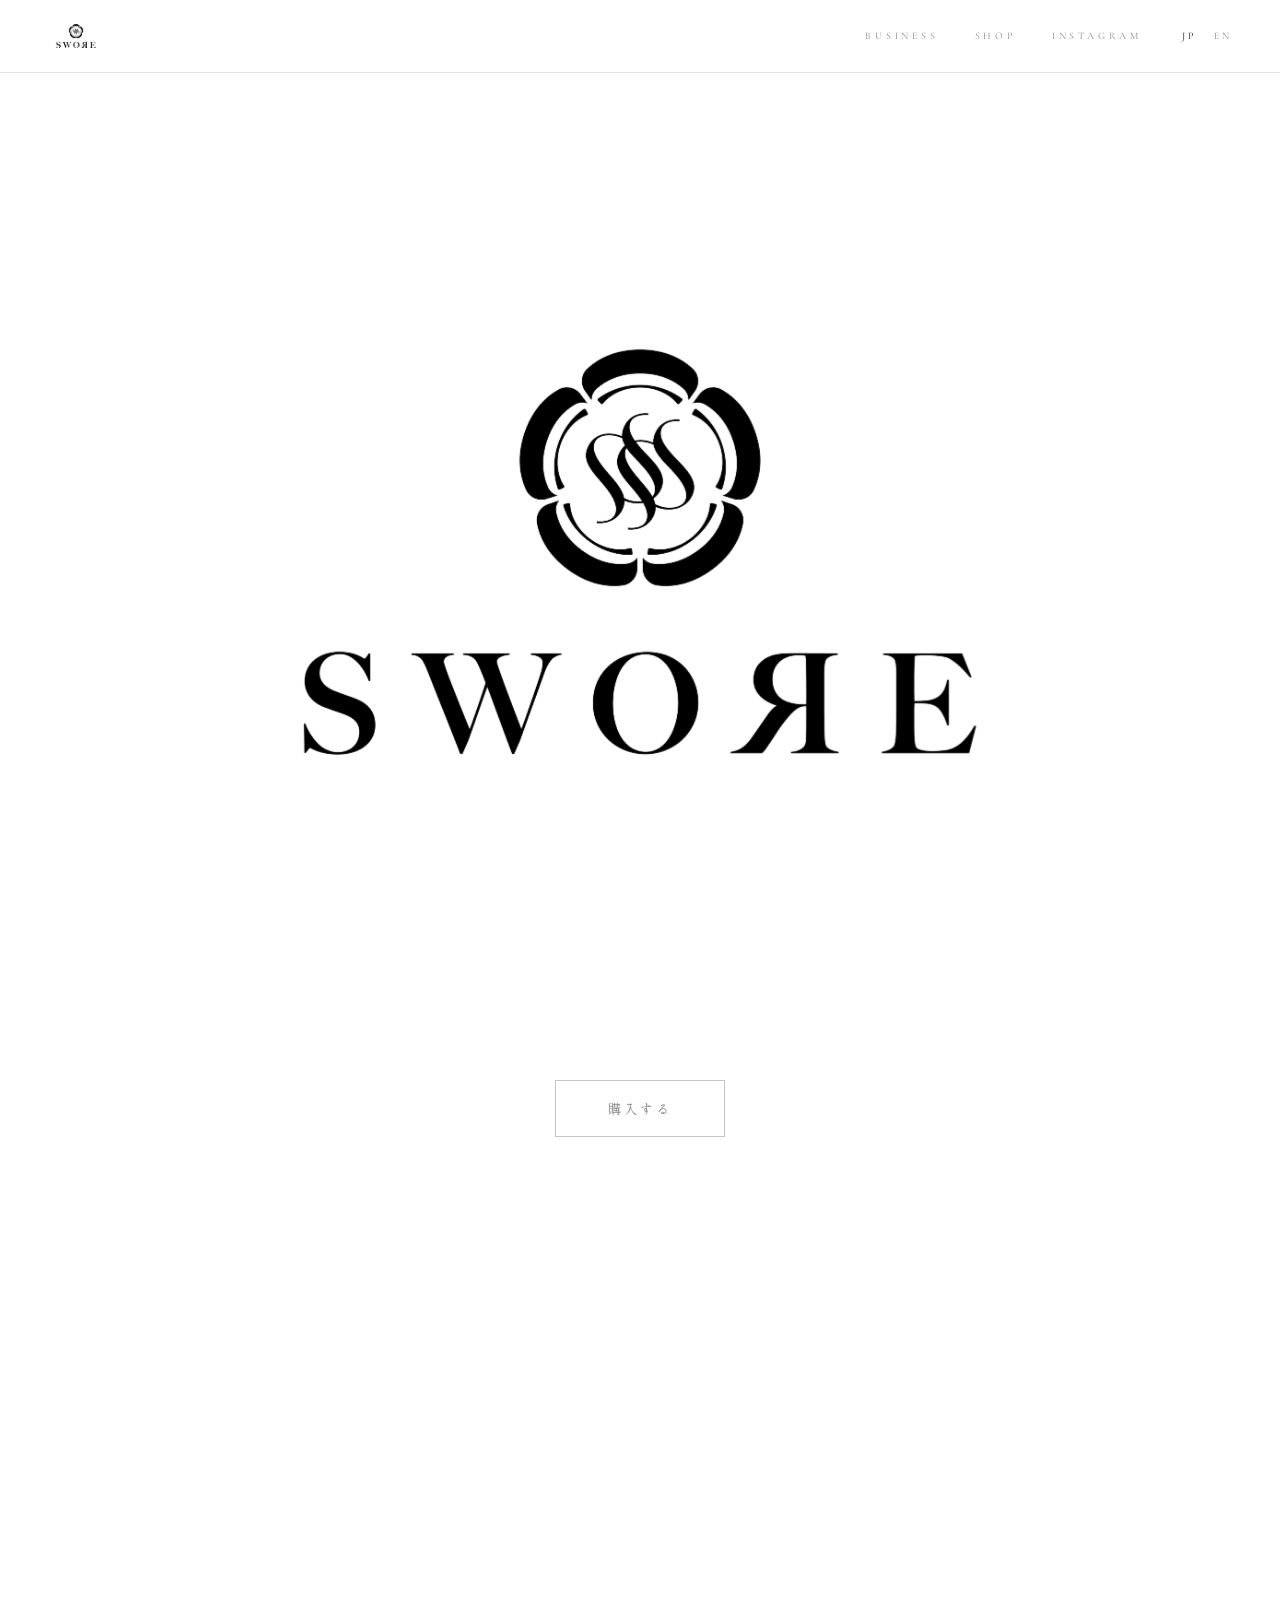
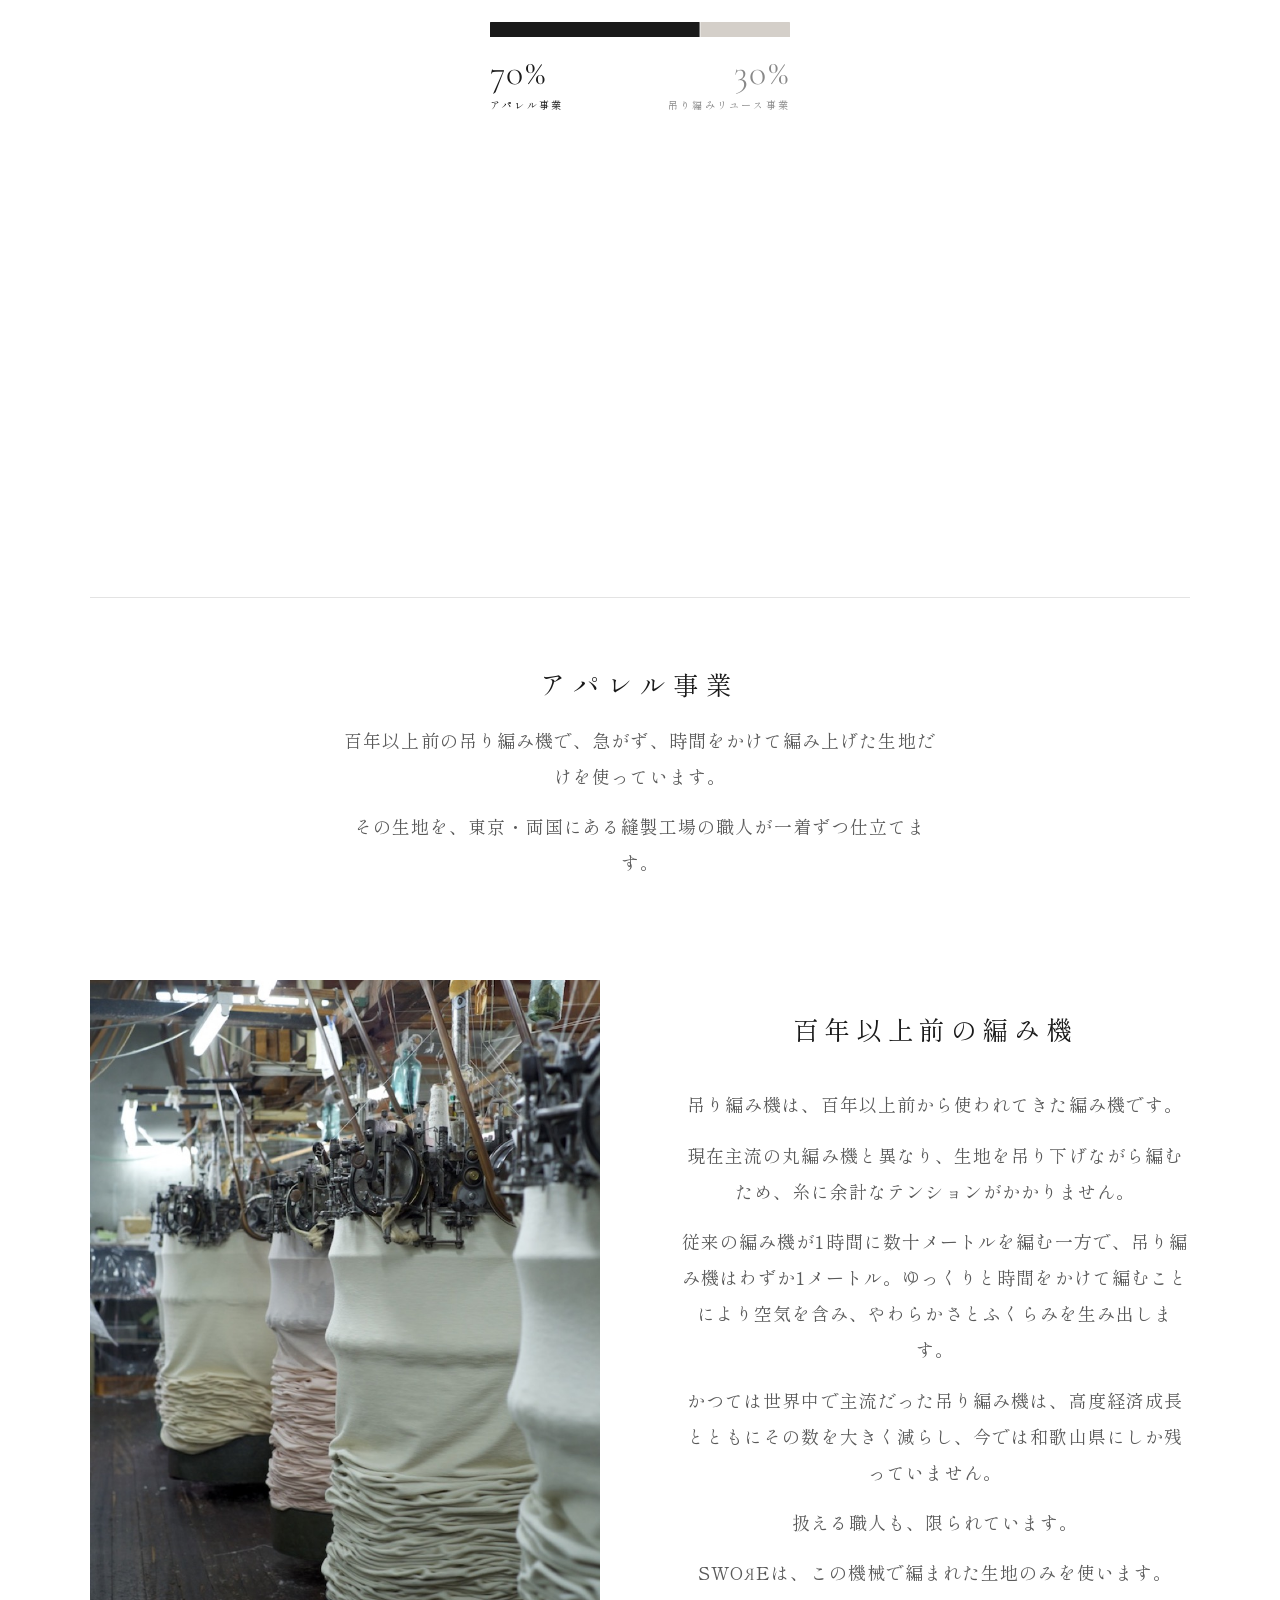
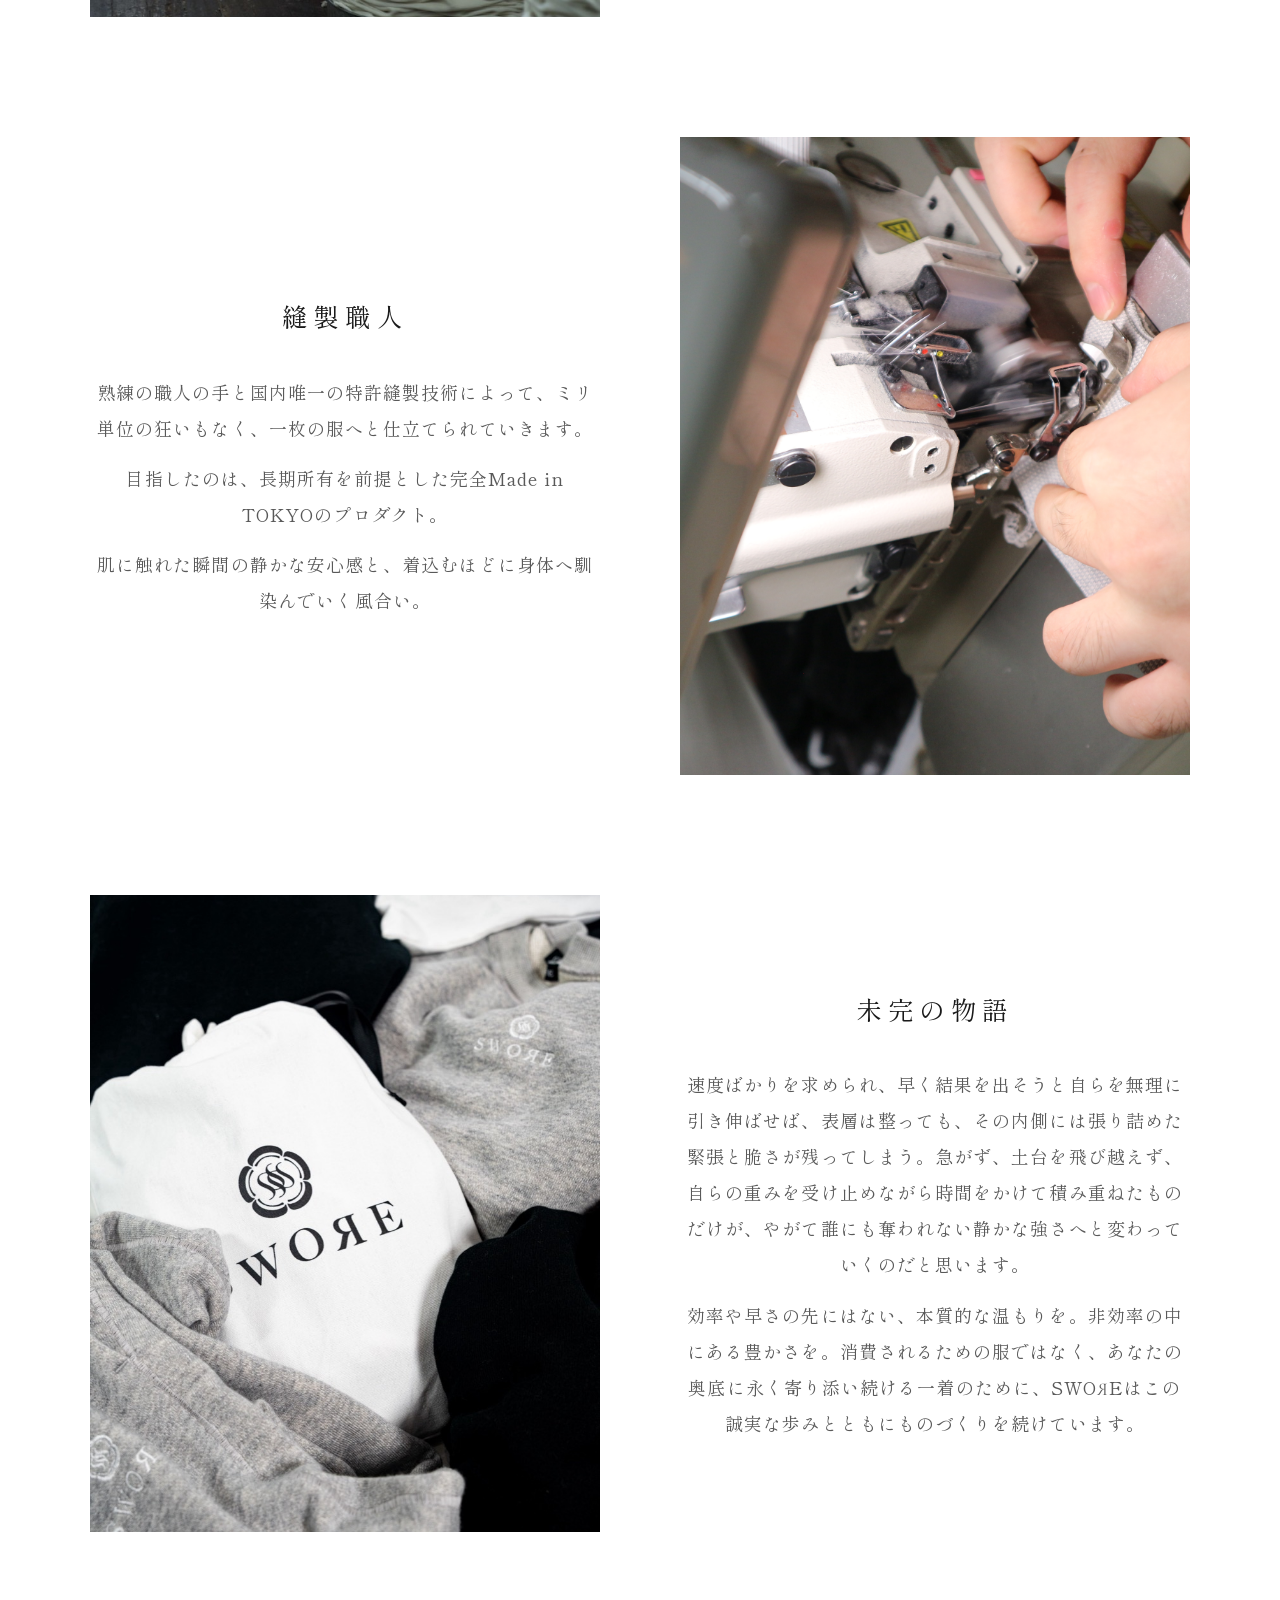
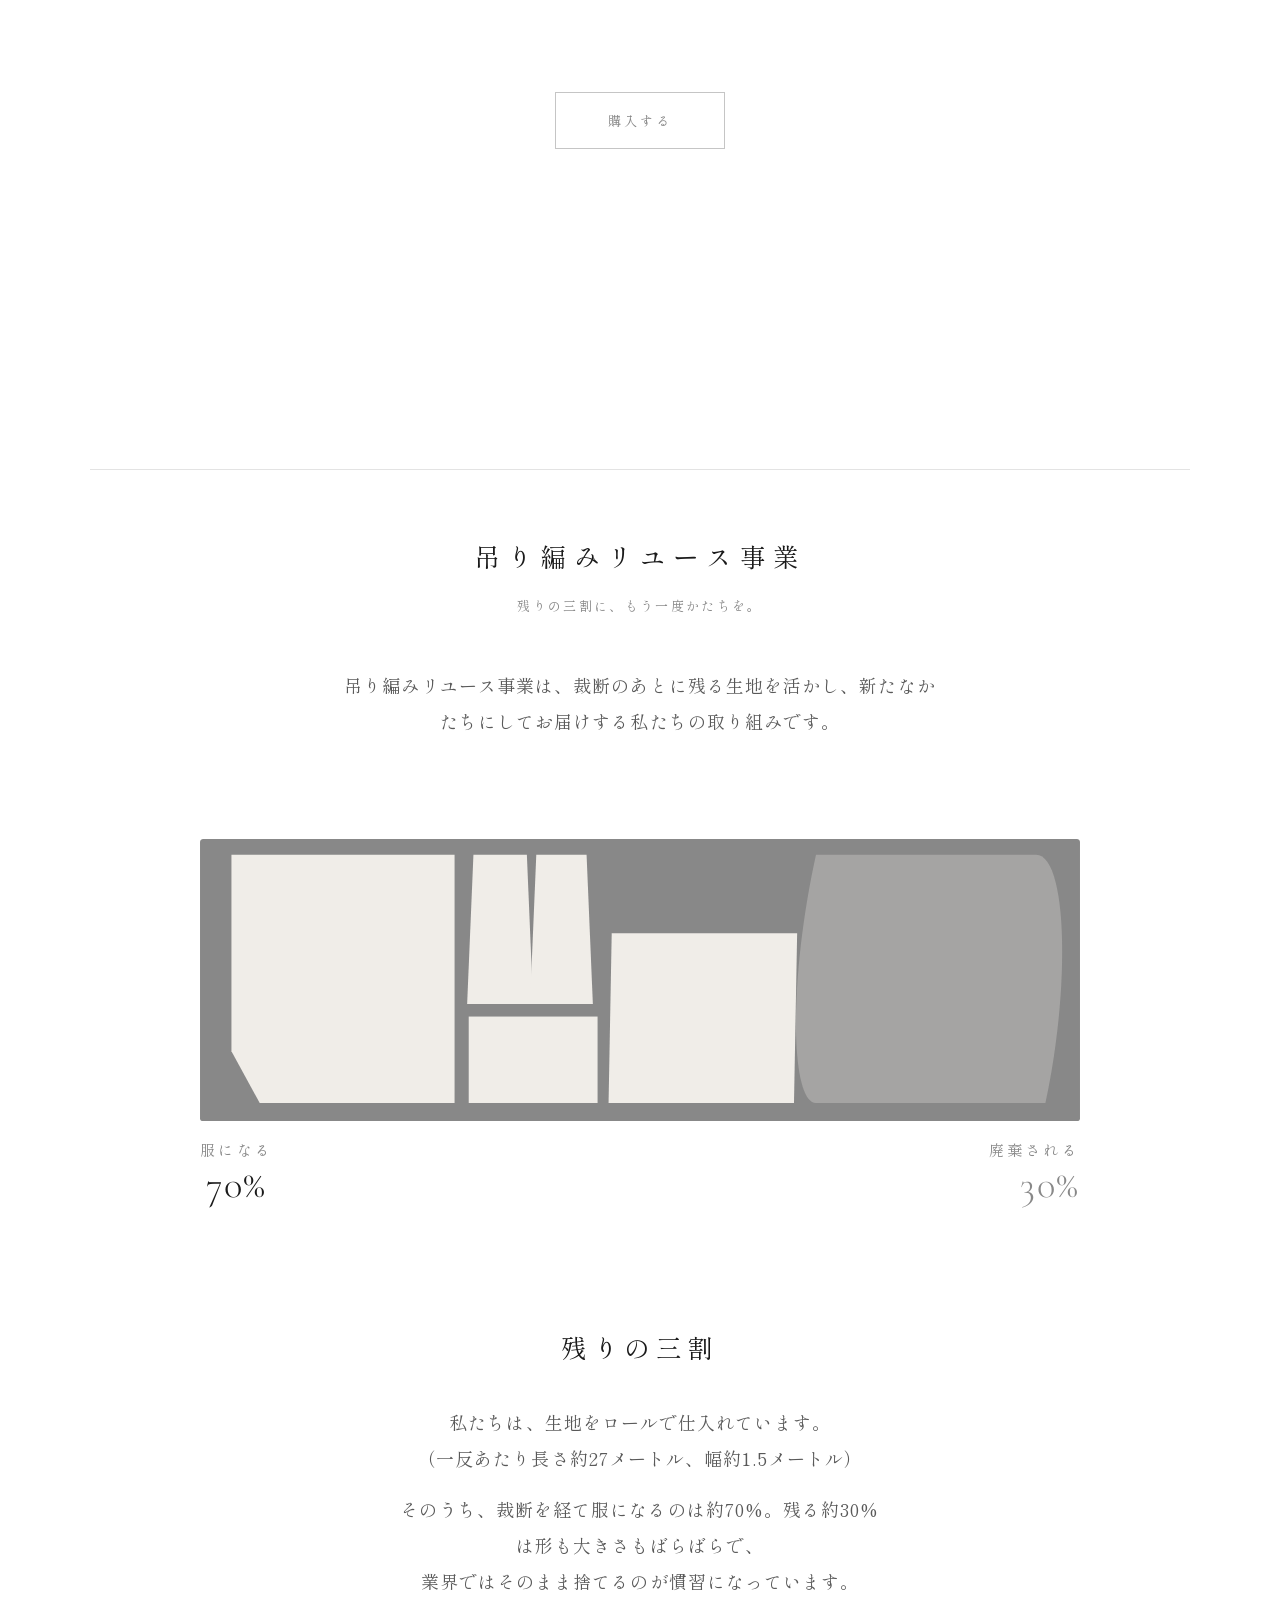
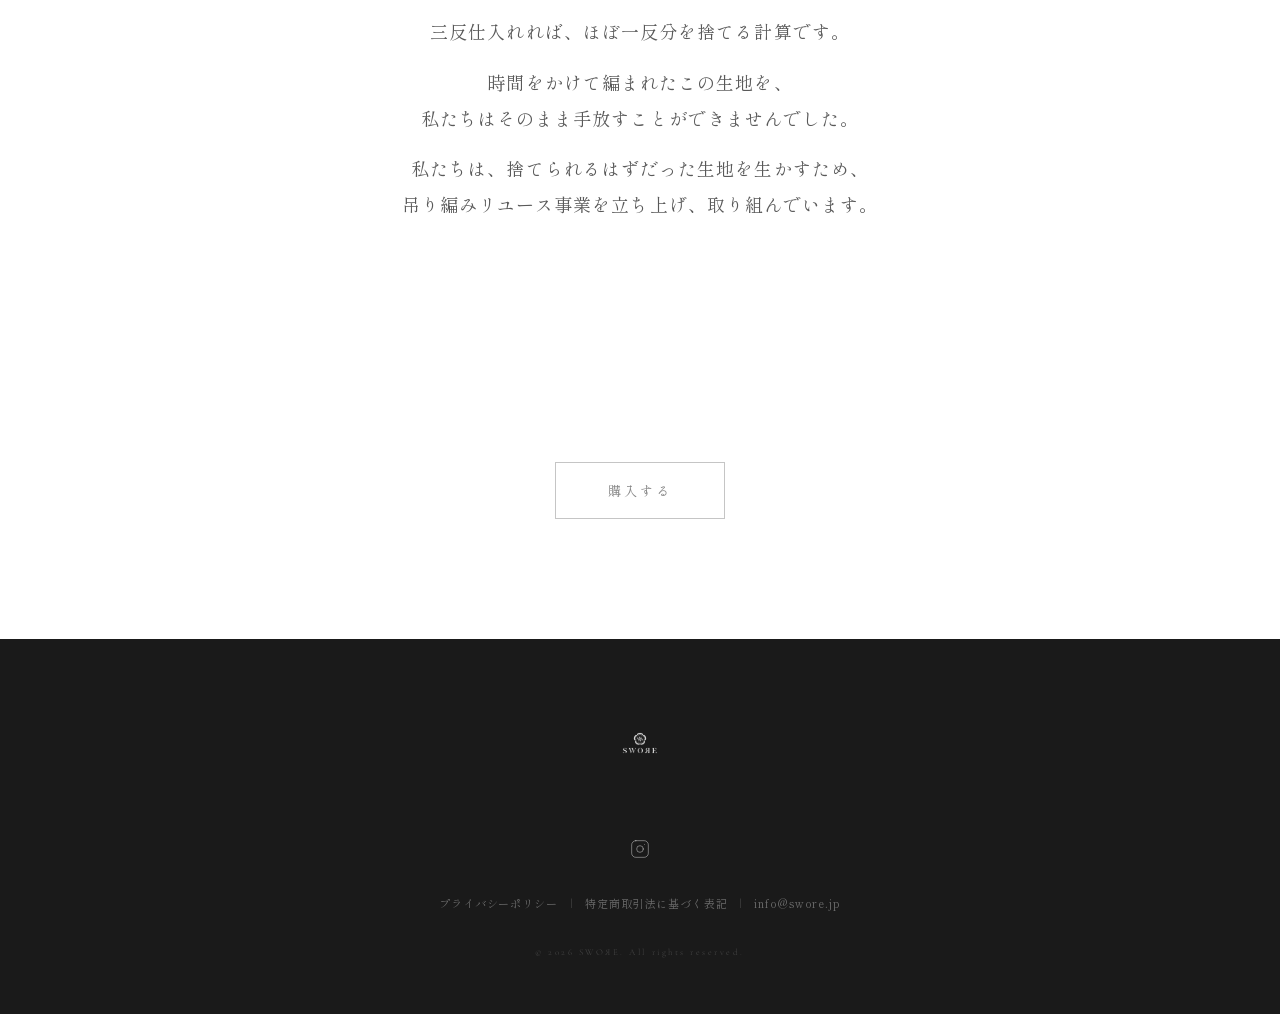
==== index.html @ 2245a262 "Revert bar labels to 10px; set phil-body to 18px Co-Authored-By: Claude Sonnet 4.6 <noreply@anthropi" ====
<!DOCTYPE html>
<html lang="ja">
<head>
  <meta charset="UTF-8">
  <meta name="viewport" content="width=device-width, initial-scale=1.0">
  <title>SWOЯE — 百年前の編み機で編む日本製スウェット</title>
  <meta name="description" content="百年以上前の編み機で編んだ生地のみを使う日本製スウェット。生産数に限りがあるため、ウェイティングリスト登録者のみにご案内しています。">

  <!-- Open Graph / OGP -->
  <meta property="og:type" content="website">
  <meta property="og:url" content="https://swore.jp/">
  <meta property="og:title" content="SWOЯE — 百年前の編み機で編む日本製スウェット">
  <meta property="og:description" content="百年以上前の編み機で編んだ生地のみを使う日本製スウェット。生産数に限りがあるため、ウェイティングリスト登録者のみにご案内しています。">
  <meta property="og:image" content="https://swore.jp/assets/images/og-image.jpg">
  <meta property="og:locale" content="ja_JP">
  <meta property="og:locale:alternate" content="en_US">
  <meta name="twitter:card" content="summary_large_image">
  <meta name="twitter:title" content="SWOЯE — 百年前の編み機で編む日本製スウェット">
  <meta name="twitter:description" content="百年以上前の編み機で編んだ生地のみを使う日本製スウェット。">

  <!-- Fonts -->
  <link rel="preconnect" href="https://fonts.googleapis.com">
  <link rel="preconnect" href="https://fonts.gstatic.com" crossorigin>
  <link href="https://fonts.googleapis.com/css2?family=Cormorant+Garamond:ital,wght@0,300;0,400;1,300&family=Shippori+Mincho:wght@400&display=swap" rel="stylesheet">

  <link rel="icon" type="image/png" sizes="32x32" href="favicon.png">
  <link rel="icon" type="image/png" href="assets/images/favicon.png">
  <link rel="apple-touch-icon" href="assets/images/apple-touch-icon.png">
  <link rel="stylesheet" href="assets/css/style.css?v=18">
</head>
<body>

<!-- ==================== HEADER ==================== -->
<header id="site-header">
  <div class="header-inner">
    <a class="header-logo" href="#top" aria-label="SWOЯE — ページトップへ">
      <img src="assets/images/logo-hero.png" alt="SWOЯE" width="52" height="52">
    </a>
    <nav class="header-nav" id="header-nav" aria-label="メインナビゲーション">
      <a href="#apparel" data-en="BUSINESS">BUSINESS</a>
      <a href="https://sworeofficial.com" target="_blank" rel="noopener noreferrer" data-en="SHOP">SHOP</a>
      <a href="https://www.instagram.com/swore_official" target="_blank" rel="noopener noreferrer" data-en="INSTAGRAM">INSTAGRAM</a>
    </nav>
    <div class="header-right">
      <button class="lang-toggle" id="lang-toggle" type="button" aria-label="言語切替 / Switch Language">
        <span class="lang-opt active" id="opt-ja">JP</span>
        <span class="lang-sep">·</span>
        <span class="lang-opt" id="opt-en">EN</span>
      </button>
      <button class="nav-burger" id="nav-burger" type="button" aria-label="メニューを開く" aria-expanded="false">
        <span></span>
        <span></span>
      </button>
    </div>
  </div>
</header>

<!-- ==================== HERO ==================== -->
<section class="s-hero" id="top">
  <div id="hero-video-bg" aria-hidden="true">
    <video class="bg-video" src="assets/videos/v1.mp4" muted playsinline preload="auto"></video>
    <video class="bg-video" src="assets/videos/v2.mp4" muted playsinline preload="auto"></video>
    <video class="bg-video" src="assets/videos/v3.mp4" muted playsinline preload="auto"></video>
    <video class="bg-video" src="assets/videos/v4.mp4" muted playsinline preload="auto"></video>
    <video class="bg-video" src="assets/videos/v5.mp4" muted playsinline preload="auto"></video>
    <video class="bg-video" src="assets/videos/v6.mp4" muted playsinline preload="auto"></video>
  </div>
  <div class="hero-inner">
    <img class="hero-logo" src="assets/images/logo-hero.png" alt="SWOЯE" width="240" height="240">
    <a class="purchase-btn fade-in"
       href="https://sworeofficial.com"
       target="_blank"
       rel="noopener noreferrer"
       data-en="Purchase">購入する</a>
  </div>
</section>


<!-- ==================== OVERVIEW ==================== -->
<div class="overview-wrap" id="overview">
  <div class="biz-tan-wrap fade-in">
    <svg class="biz-tan-svg" viewBox="0 0 560 28" xmlns="http://www.w3.org/2000/svg" aria-hidden="true" focusable="false">
      <rect x="0" y="0" width="560" height="28" fill="#D4CFC9" rx="1"/>
      <rect class="biz-tan-70" x="0" y="0" width="392" height="28" fill="#1A1A1A" rx="1"/>
      <line class="biz-tan-divider" x1="392" y1="0" x2="392" y2="28" stroke="#FFFFFF" stroke-width="1.5"/>
    </svg>
    <div class="biz-tan-labels">
      <div class="biz-tan-lbl-70">
        <span class="biz-tan-pct">70%</span>
        <span class="biz-tan-name" data-en="Apparel">アパレル事業</span>
      </div>
      <div class="biz-tan-lbl-30">
        <span class="biz-tan-pct biz-tan-pct--faint">30%</span>
        <span class="biz-tan-name biz-tan-name--faint" data-en="Loopwheel Reuse">吊り編みリユース事業</span>
      </div>
    </div>
  </div>
</div>

<!-- ==================== APPAREL ==================== -->
<section id="apparel">
  <div class="biz-section-divider"></div>
  <h2 class="biz-section-heading fade-in" data-en="Apparel">アパレル事業</h2>

  <div class="biz-section-lead fade-in">
    <div class="phil-body">
      <p data-en="We use only fabric knit slowly, without haste, on looms over a century old.">百年以上前の吊り編み機で、急がず、時間をかけて編み上げた生地だけを使っています。</p>
      <p data-en="Each piece is then sewn, one at a time, by craftspeople at a factory in Ryogoku, Tokyo.">その生地を、東京・両国にある縫製工場の職人が一着ずつ仕立てます。</p>
    </div>
  </div>

  <!-- 吊り編み機 -->
  <div class="phil-block" id="tsuriami">
    <div class="phil-img-wrap fade-in">
      <img src="assets/images/tsuriami.jpg" alt="吊り編み機" width="720" height="900" loading="lazy">
    </div>
    <div class="phil-text">
      <h3 class="phil-heading fade-in" data-en="The Hundred-Year-Old Loom">百年以上前の編み機</h3>
      <div class="phil-body fade-in">
        <p data-en="The tsuriami (loopwheel) knitting machine has been in use for over a hundred years.">吊り編み機は、百年以上前から使われてきた編み機です。</p>
        <p data-en="Unlike modern circular knitting machines, the fabric hangs freely as it is knitted, placing almost no tension on the yarn.">現在主流の丸編み機と異なり、生地を吊り下げながら編むため、糸に余計なテンションがかかりません。</p>
        <p data-en="Where a conventional knitting machine produces dozens of meters per hour, the loopwheel loom produces barely one. Knitting slowly, with time, the fabric traps air — creating its softness and fullness.">従来の編み機が1時間に数十メートルを編む一方で、吊り編み機はわずか1メートル。ゆっくりと時間をかけて編むことにより空気を含み、やわらかさとふくらみを生み出します。</p>
        <p data-en="Once the dominant knitting technology around the world, the loopwheel loom steadily disappeared as high economic growth drove the shift to faster machines. Today, they survive in only one place — Wakayama Prefecture.">かつては世界中で主流だった吊り編み機は、高度経済成長とともにその数を大きく減らし、今では和歌山県にしか残っていません。</p>
        <p data-en="Fewer still are the craftspeople who know how to run them.">扱える職人も、限られています。</p>
        <p data-en="Every piece of SWOЯE is made from fabric knitted on one of these looms.">SWOЯEは、この機械で編まれた生地のみを使います。</p>
      </div>
    </div>
  </div>

  <!-- 縫製工場 -->
  <div class="phil-block phil-block--rev" id="factory">
    <div class="phil-img-wrap fade-in">
      <img src="assets/images/factory3.jpg" alt="縫製工場" width="720" height="900" loading="lazy">
    </div>
    <div class="phil-text">
      <h3 class="phil-heading fade-in" data-en="Sewing Artisans">縫製職人</h3>
      <div class="phil-body fade-in">
        <p data-en="Through the hands of skilled craftspeople and a patented sewing technique unique in Japan, each piece is tailored with precision down to the millimeter.">熟練の職人の手と国内唯一の特許縫製技術によって、ミリ単位の狂いもなく、一枚の服へと仕立てられていきます。</p>
        <p data-en="The goal: a completely Made in TOKYO product built for long-term ownership.">目指したのは、長期所有を前提とした完全Made in TOKYOのプロダクト。</p>
        <p data-en="A quiet sense of reassurance the moment it touches your skin. A texture that gradually conforms to your body the more you wear it.">肌に触れた瞬間の静かな安心感と、着込むほどに身体へ馴染んでいく風合い。</p>
      </div>
    </div>
  </div>

  <!-- SWOЯEについて -->
  <div class="phil-block" id="about">
    <div class="phil-img-wrap fade-in">
      <img src="assets/images/about.jpg" alt="SWOЯE" width="720" height="900" loading="lazy">
    </div>
    <div class="phil-text">
      <h3 class="phil-heading fade-in" data-en="An Unfinished Story">未完の物語</h3>
      <div class="phil-body fade-in">
        <p data-en="When speed is all that&#39;s demanded — when you push yourself to show results before you&#39;re ready — the surface may appear polished, but inside there remains a taut tension, a fragility. Only what is built patiently, without skipping foundations, bearing its own weight through time, will quietly become something that no one can take from you.">速度ばかりを求められ、早く結果を出そうと自らを無理に引き伸ばせば、表層は整っても、その内側には張り詰めた緊張と脆さが残ってしまう。急がず、土台を飛び越えず、自らの重みを受け止めながら時間をかけて積み重ねたものだけが、やがて誰にも奪われない静かな強さへと変わっていくのだと思います。</p>
        <p data-en="Not the warmth that lies beyond efficiency and speed. The richness that lives within inefficiency. Not a garment made to be consumed — but one that stays close to the deepest part of you, for a long time. For that one piece, SWOЯE continues to make things with this honest, unhurried pace.">効率や早さの先にはない、本質的な温もりを。非効率の中にある豊かさを。消費されるための服ではなく、あなたの奥底に永く寄り添い続ける一着のために、SWOЯEはこの誠実な歩みとともにものづくりを続けています。</p>
      </div>
    </div>
  </div>

  <div class="phil-cta fade-in">
    <a class="purchase-btn" href="https://sworeofficial.com" target="_blank" rel="noopener noreferrer" data-en="Purchase">購入する</a>
  </div>
</section>

<!-- ==================== REUSE ==================== -->
<section id="reuse">
  <div class="biz-section-divider"></div>
  <h2 class="biz-section-heading fade-in" data-en="Loopwheel Reuse">吊り編みリユース事業</h2>
  <p class="biz-section-subtitle fade-in" data-en="A second form for the other thirty percent.">残りの三割に、もう一度かたちを。</p>
  <div class="biz-section-lead fade-in">
    <div class="phil-body">
      <p data-en="Loopwheel Reuse is our work of giving the fabric left after cutting a new form, and bringing it to you.">吊り編みリユース事業は、裁断のあとに残る生地を活かし、新たなかたちにしてお届けする私たちの取り組みです。</p>
    </div>
  </div>



  <!-- 生地SVG（リード文と残りの三割テキストの間） -->
  <div class="leftover-visual fade-in" style="max-width:880px;margin:80px auto 0">
    <svg class="leftover-svg" viewBox="0 0 560 180" xmlns="http://www.w3.org/2000/svg" aria-hidden="true">
      <rect x="0" y="0" width="560" height="180" fill="#888888" rx="2"/>
      <polygon class="lo-garment" style="--lo-delay:0.2s" points="20,10 162,10 162,168 38,168 20,135" fill="#F0EDE8"/>
      <polygon class="lo-garment" style="--lo-delay:0.5s" points="174,10 208,10 212,105 170,105" fill="#F0EDE8"/>
      <polygon class="lo-garment" style="--lo-delay:0.65s" points="214,10 246,10 250,105 210,105" fill="#F0EDE8"/>
      <rect class="lo-garment" style="--lo-delay:0.8s" x="171" y="113" width="82" height="55" fill="#F0EDE8"/>
      <polygon class="lo-garment" style="--lo-delay:0.95s" points="262,60 380,60 378,168 260,168" fill="#F0EDE8"/>
      <path class="lo-waste" d="M392,10 L532,10 C552,10 554,94 538,168 L392,168 C376,168 374,92 392,10 Z" fill="#F0EDE8"/>
    </svg>
    <div class="leftover-labels">
      <span class="leftover-lbl-70">
        <small class="leftover-lbl-text" data-en="Becomes clothing">服になる</small>
        <span class="leftover-pct">70%</span>
      </span>
      <span class="leftover-lbl-30">
        <small class="leftover-lbl-text" data-en="Discarded">廃棄される</small>
        <span class="leftover-pct leftover-pct--faint">30%</span>
      </span>
    </div>
  </div>

  <!-- 残りの三割 -->
  <div class="leftover-block" id="leftover">
    <h3 class="phil-heading fade-in" data-en="The Other Thirty Percent">残りの三割</h3>
    <div class="phil-body fade-in">
      <p data-en="We source our fabric in rolls. (Each roll is approximately 27 meters long and 1.5 meters wide.)">私たちは、生地をロールで仕入れています。（一反あたり長さ約27メートル、幅約1.5メートル）</p>
      <p data-en="Of that, around 70% becomes clothing after cutting. The remaining 30% comes in irregular shapes and sizes. In the industry, it is simply discarded.">そのうち、裁断を経て服になるのは約70%。残る約30%は形も大きさもばらばらで、業界ではそのまま捨てるのが慣習になっています。</p>
      <p data-en="Three rolls in, and nearly one full roll ends up as waste.">三反仕入れれば、ほぼ一反分を捨てる計算です。</p>
      <p data-en="We could not simply let go of this fabric — fabric that had taken so much time to knit.">時間をかけて編まれたこの生地を、私たちはそのまま手放すことができませんでした。</p>
      <p data-en="We launched Loopwheel Reuse — to give new life to fabric that would otherwise be discarded.">私たちは、捨てられるはずだった生地を生かすため、吊り編みリユース事業を立ち上げ、取り組んでいます。</p>
    </div>
  </div>
</section>

<!-- ==================== PAGE CTA ==================== -->
<div class="page-cta fade-in">
  <a class="purchase-btn" href="https://sworeofficial.com" target="_blank" rel="noopener noreferrer" data-en="Purchase">購入する</a>
</div>

<!-- ==================== FOOTER ==================== -->
<footer id="site-footer">
  <div class="footer-inner">
    <a href="#top" class="footer-logo-link" aria-label="SWOЯE — トップへ">
      <img src="assets/images/logo-hero.png" alt="SWOЯE" width="56" height="56" loading="lazy">
    </a>
    <nav class="footer-nav" aria-label="フッターナビゲーション">
    </nav>
    <div class="footer-social">
      <a href="https://www.instagram.com/swore_official" target="_blank" rel="noopener noreferrer" aria-label="Instagram">
        <svg class="icon-instagram" xmlns="http://www.w3.org/2000/svg" viewBox="0 0 24 24" fill="none" stroke="currentColor" stroke-width="1.2" stroke-linecap="round" stroke-linejoin="round" width="20" height="20" aria-hidden="true">
          <rect x="2" y="2" width="20" height="20" rx="5" ry="5"/>
          <circle cx="12" cy="12" r="4"/>
          <circle cx="17.5" cy="6.5" r="0.6" fill="currentColor" stroke="none"/>
        </svg>
      </a>
    </div>
    <div class="footer-legal">
      <a href="privacy.html" data-en="Privacy Policy">プライバシーポリシー</a>
      <span class="footer-sep">|</span>
      <a href="tokushoho.html" data-en="Specified Commercial Transactions Act">特定商取引法に基づく表記</a>
      <span class="footer-sep">|</span>
      <a href="mailto:info@swore.jp">info@swore.jp</a>
    </div>
    <p class="footer-copy">© 2026 SWO&#1071;E. All rights reserved.</p>
  </div>
</footer>

<script src="assets/js/main.js"></script>
</body>
</html>
---- assets/css/style.css ----
/* ===================================================
   SWOЯE — style.css
   白 #FFFFFF / 墨 #1A1A1A の2色構成
=================================================== */

/* ── Reset ── */
*, *::before, *::after {
  box-sizing: border-box;
  margin: 0;
  padding: 0;
}

html {
  scroll-behavior: smooth;
}

/* hidden属性をCSSのdisplay:blockで上書きしないよう明示 */
[hidden] { display: none !important; }

/* ── Root tokens ── */
:root {
  --ink:    #1A1A1A;
  --bg:     #FFFFFF;
  --sub:    #888888;
  --lite:   rgba(26,26,26,0.12);

  --serif-en: 'Cormorant Garamond', 'EB Garamond', Georgia, serif;
  --serif-ja: 'Shippori Mincho', 'Cormorant Garamond', '游明朝', 'YuMincho', 'Hiragino Mincho ProN', serif;

  --transition: 0.35s ease;
}

/* ── Base ── */
body {
  background: var(--bg);
  color: var(--ink);
  font-family: var(--serif-ja);
  font-weight: 400;
  -webkit-font-smoothing: antialiased;
  overflow-x: hidden;
}

a {
  color: inherit;
  text-decoration: none;
  transition: opacity var(--transition);
}
a:hover { opacity: 0.55; }

img { display: block; max-width: 100%; }

/* ── Utility ── */
.sr-only {
  position: absolute;
  width: 1px; height: 1px;
  overflow: hidden;
  clip: rect(0,0,0,0);
  white-space: nowrap;
}

/* ===================================================
   HEADER
=================================================== */
#site-header {
  position: fixed;
  inset: 0 0 auto;
  z-index: 200;
  background: var(--bg);
  border-bottom: 1px solid var(--lite);
}

.header-inner {
  max-width: 1280px;
  margin: 0 auto;
  padding: 0 48px;
  height: 72px;
  display: flex;
  align-items: center;
  gap: 40px;
}

.header-logo img {
  height: 56px;
  width: auto;
  /* ロゴ画像は黒1色なのでフィルター不要 */
}

.header-nav {
  display: flex;
  align-items: center;
  gap: 36px;
  margin-left: auto;
}

.header-nav a {
  font-family: var(--serif-en);
  font-size: 10px;
  font-weight: 400;
  letter-spacing: 0.38em;
  text-transform: uppercase;
  color: var(--sub);
  transition: color var(--transition);
}
.header-nav a:hover { color: var(--ink); opacity: 1; }

.header-nav .nav-wl {
  color: var(--ink);
  border-bottom: 1px solid var(--ink);
  padding-bottom: 2px;
}

/* Language toggle */
.header-right {
  display: flex;
  align-items: center;
  gap: 20px;
  flex-shrink: 0;
}

.lang-toggle {
  background: none;
  border: none;
  cursor: pointer;
  display: flex;
  align-items: center;
  gap: 8px;
  padding: 0;
}

.lang-opt {
  font-family: var(--serif-en);
  font-size: 10px;
  font-weight: 400;
  letter-spacing: 0.3em;
  color: var(--sub);
  transition: color var(--transition);
}
.lang-opt.active { color: var(--ink); }

.lang-sep {
  font-family: var(--serif-en);
  font-size: 10px;
  color: var(--lite);
}

/* Hamburger (mobile only) */
.nav-burger {
  display: none;
  flex-direction: column;
  justify-content: center;
  gap: 6px;
  background: none;
  border: none;
  cursor: pointer;
  padding: 4px;
  width: 28px;
  height: 28px;
}
.nav-burger span {
  display: block;
  height: 1px;
  background: var(--ink);
  transition: transform 0.3s ease, opacity 0.3s ease;
}
.nav-burger.open span:first-child { transform: translateY(3.5px) rotate(45deg); }
.nav-burger.open span:last-child  { transform: translateY(-3.5px) rotate(-45deg); }

/* ===================================================
   SHARED SECTION STYLES
=================================================== */
section {
  padding: 160px 64px;
  text-align: center;
}

.section-eyebrow {
  display: block;
  font-family: var(--serif-en);
  font-size: 10px;
  font-weight: 400;
  letter-spacing: 0.38em;
  text-transform: uppercase;
  color: var(--sub);
  margin-bottom: 72px;
}

/* ===================================================
   HERO
=================================================== */
.s-hero {
  min-height: 100svh;
  display: flex;
  align-items: center;
  justify-content: center;
  padding: 72px 48px 80px;
  position: relative;
  overflow: hidden;
}


/* 動画背景 */
#hero-video-bg {
  position: absolute;
  top: 0; left: 0; right: 0; bottom: 0;
  z-index: 0;
  overflow: hidden;
}

.bg-video {
  position: absolute;
  top: 0; left: 0; right: 0; bottom: 0;
  width: 100%;
  height: 100%;
  object-fit: cover;
  opacity: 0;
  transition: opacity 1.2s ease;
}

.bg-video.active {
  opacity: 0.22;
}

.hero-inner {
  position: relative;
  z-index: 1;
  display: flex;
  flex-direction: column;
  align-items: center;
  gap: 48px;
}

.hero-logo {
  width: min(960px, 90vw);
  height: auto;
  /* 黒ロゴをそのまま使用 */
  opacity: 0;
  animation: logoFade 22.8s cubic-bezier(0.16, 1, 0.3, 1) 0.4s forwards;
}

@keyframes logoFade {
  from { opacity: 0; transform: translateY(24px) scale(0.97); }
  to   { opacity: 1; transform: translateY(0) scale(1); }
}

.hero-tagline {
  font-family: var(--serif-ja);
  font-size: clamp(36px, 5.5vw, 72px);
  font-weight: 400;
  letter-spacing: 0.26em;
  line-height: 1.8;
  color: var(--ink);
}

.hero-meta {
  font-family: var(--serif-en);
  font-size: 10px;
  font-weight: 300;
  letter-spacing: 0.3em;
  color: var(--sub);
}

/* ===================================================
   CTA BUTTONS
=================================================== */
.cta-btn {
  display: inline-block;
  font-family: var(--serif-ja);
  font-size: 13px;
  font-weight: 400;
  letter-spacing: 0.22em;
  color: var(--ink);
  border: 1px solid var(--ink);
  padding: 20px 56px;
  transition: background var(--transition), color var(--transition);
}
.cta-btn:hover {
  background: var(--ink);
  color: var(--bg);
  opacity: 1;
}

/* 暗背景上のボタン */
.cta-btn--light {
  color: var(--bg);
  border-color: rgba(255,255,255,0.55);
}
.cta-btn--light:hover {
  background: rgba(255,255,255,0.1);
  color: var(--bg);
}

/* フォーム送信ボタン */
.cta-btn--submit {
  display: block;
  margin: 16px auto 0;
  background: var(--ink);
  color: var(--bg);
  border-color: var(--ink);
  min-width: 200px;
  text-align: center;
}
.cta-btn--submit:hover {
  background: transparent;
  color: var(--ink);
}
.cta-btn--submit:disabled {
  opacity: 0.45;
  cursor: not-allowed;
}

/* ===================================================
   HERO TEXT (scroll-triggered)
=================================================== */
.s-hero-text {
  min-height: 80vh;
  display: flex;
  align-items: center;
  justify-content: center;
  padding: 100px 48px;
}

.hero-text-inner {
  display: flex;
  flex-direction: column;
  align-items: center;
  gap: 48px;
}

/* ===================================================
   PHILOSOPHY
=================================================== */
.s-philosophy {
  min-height: 100vh;
  display: grid;
  grid-template-rows: 1fr auto;
  justify-items: center;
  align-items: center;
  position: relative;
  padding-bottom: 80px;
}



.philosophy-text {
  font-family: var(--serif-ja);
  font-size: clamp(24px, 3.6vw, 48px);
  font-weight: 400;
  letter-spacing: 0.22em;
  line-height: 2.0;
  color: var(--ink);
}

/* ===================================================
   PHILOSOPHY SECTION
=================================================== */
#philosophy {
  scroll-margin-top: 72px;
}

.phil-block {
  display: grid;
  grid-template-columns: 1fr 1fr;
  gap: 80px;
  align-items: center;
  max-width: 1100px;
  margin: 0 auto;
  text-align: center;
}

.phil-block + .phil-block {
  margin-top: 120px;
}

.phil-block--rev .phil-img-wrap {
  order: 2;
}

.phil-img-wrap {
  width: 100%;
  aspect-ratio: 4 / 5;
  background: #F0EDE8;
  overflow: hidden;
  position: relative;
}

.phil-img-wrap img {
  position: absolute;
  top: 0; left: 0;
  width: 100%;
  height: 100%;
  object-fit: cover;
}

.phil-heading {
  font-family: var(--serif-ja);
  font-size: clamp(18px, 2vw, 26px);
  font-weight: 400;
  letter-spacing: 0.22em;
  line-height: 1.7;
  color: var(--ink);
  margin-bottom: 36px;
}

.phil-body p {
  font-family: var(--serif-ja);
  font-size: 18px;
  font-weight: 400;
  letter-spacing: 0.06em;
  line-height: 2.0;
  color: #595959;
  margin-bottom: 0.8em;
}

.phil-body p:last-child {
  margin-bottom: 0;
}

.phil-text .purchase-btn {
  margin-top: 52px;
}

/* Philosophy — final CTA */
.phil-cta {
  margin-top: 160px;
}

/* ===================================================
   LEFTOVER SECTION
=================================================== */
.leftover-block {
  max-width: 880px;
  margin: 120px auto 0;
}

.leftover-visual {
  width: 100%;
  position: relative;
  margin-top: 48px;
}

.leftover-photo {
  position: absolute;
  top: 0; left: 0;
  width: 100%;
  height: 100%;
  object-fit: cover;
}

.leftover-svg {
  width: 100%;
  height: auto;
  display: block;
  border-radius: 2px;
}

.leftover-labels {
  display: flex;
  justify-content: space-between;
  margin-top: 18px;
}

.leftover-lbl-70,
.leftover-lbl-30 {
  display: flex;
  flex-direction: column;
  gap: 6px;
}

.leftover-lbl-30 {
  align-items: flex-end;
  opacity: 0;
  transition: opacity 1.4s ease 0.8s;
}

.leftover-visual.visible .leftover-lbl-30 {
  opacity: 1;
}

.leftover-lbl-text {
  font-family: var(--serif-ja);
  font-size: 15px;
  font-weight: 400;
  letter-spacing: 0.22em;
  color: var(--sub);
}

.leftover-pct {
  font-family: var(--serif-en);
  font-size: clamp(24px, 3vw, 40px);
  font-weight: 300;
  letter-spacing: 0.04em;
  color: var(--ink);
  line-height: 1;
}

.leftover-pct--faint {
  color: #888888;
}

.leftover-block .phil-body {
  max-width: 600px;
  margin: 0 auto;
}

/* ===================================================
   OVERVIEW / APPAREL / REUSE SECTIONS
=================================================== */

/* 全体図ラッパー（section外） */
.overview-wrap {
  min-height: 100svh;
  display: flex;
  flex-direction: column;
  justify-content: center;
  padding: 120px 64px;
}

/* セクション共通 */
#apparel,
#reuse {
  scroll-margin-top: 72px;
}

/* アパレル事業：overviewの直後なのでtop paddingを短縮 */
#apparel {
  padding-top: 80px;
}

/* 事業区切り線 */
.biz-section-divider {
  max-width: 1100px;
  margin: 0 auto 64px;
  border-top: 1px solid var(--lite);
}

/* 事業見出し h2 */
.biz-section-heading {
  font-family: var(--serif-ja);
  font-size: clamp(18px, 2vw, 26px);
  font-weight: 400;
  letter-spacing: 0.28em;
  line-height: 1.7;
  color: var(--ink);
  margin-bottom: 16px;
}

/* 事業副題 */
.biz-section-subtitle {
  font-family: var(--serif-ja);
  font-size: 13px;
  font-weight: 400;
  letter-spacing: 0.18em;
  line-height: 1.9;
  color: var(--sub);
  margin-bottom: 48px;
}

/* 事業リード文 */
.biz-section-lead {
  max-width: 600px;
  margin: 0 auto 100px;
}

/* ページ下部 CTA（section外） */
.page-cta {
  padding: 80px 64px 120px;
  text-align: center;
}

.biz-tan-wrap {
  max-width: 880px;
  margin: 0 auto;
}

.biz-tan-header {
  font-family: var(--serif-en);
  font-size: 9px;
  font-weight: 400;
  letter-spacing: 0.32em;
  text-transform: uppercase;
  color: var(--sub);
  text-align: center;
  margin-bottom: 14px;
}

.biz-tan-svg {
  width: 100%;
  height: auto;
  display: block;
}

.biz-tan-70 {
  transform-box: fill-box;
  transform-origin: left center;
  transform: scaleX(0);
  transition: transform 1.8s cubic-bezier(0.16, 1, 0.3, 1) 0.6s;
}

.biz-tan-wrap.visible .biz-tan-70 {
  transform: scaleX(1);
}

.biz-tan-divider {
  opacity: 0;
  transition: opacity 0.8s ease 2.0s;
}

.biz-tan-wrap.visible .biz-tan-divider {
  opacity: 1;
}

@media (prefers-reduced-motion: reduce) {
  .biz-tan-70 { transform: scaleX(1); transition: none; }
  .biz-tan-divider { opacity: 1; transition: none; }
}

.biz-tan-labels {
  display: flex;
  justify-content: space-between;
  margin-top: 18px;
}

.biz-tan-lbl-70,
.biz-tan-lbl-30 {
  display: flex;
  flex-direction: column;
  gap: 6px;
}

.biz-tan-lbl-30 {
  align-items: flex-end;
}

.biz-tan-pct {
  font-family: var(--serif-en);
  font-size: clamp(22px, 2.8vw, 36px);
  font-weight: 300;
  letter-spacing: 0.04em;
  color: var(--ink);
  line-height: 1;
}

.biz-tan-pct--faint {
  color: var(--sub);
}

.biz-tan-name {
  font-family: var(--serif-ja);
  font-size: 10px;
  letter-spacing: 0.22em;
  color: var(--ink);
}

.biz-tan-name--faint {
  color: var(--sub);
}

.biz-grid {
  display: grid;
  grid-template-columns: 1fr 1fr;
  gap: 80px;
  max-width: 1100px;
  margin: 100px auto 0;
  text-align: left;
}

.biz-block {
  display: flex;
  flex-direction: column;
}

.biz-heading {
  font-family: var(--serif-ja);
  font-size: clamp(16px, 1.8vw, 22px);
  font-weight: 400;
  letter-spacing: 0.2em;
  line-height: 1.7;
  color: var(--ink);
  margin-bottom: 12px;
}

.biz-subtitle {
  font-family: var(--serif-ja);
  font-size: 13px;
  font-weight: 400;
  letter-spacing: 0.18em;
  line-height: 1.9;
  color: var(--sub);
  margin-bottom: 32px;
}

.biz-steps {
  display: flex;
  align-items: flex-start;
  gap: 4px;
  margin-top: 40px;
  padding-top: 32px;
  border-top: 1px solid var(--lite);
}

.biz-step {
  flex: 1;
  display: flex;
  flex-direction: column;
  align-items: center;
  gap: 10px;
  text-align: center;
}

.biz-step-num {
  font-family: var(--serif-en);
  font-size: 9px;
  font-weight: 300;
  letter-spacing: 0.3em;
  color: var(--sub);
}

.biz-step-label {
  font-family: var(--serif-ja);
  font-size: 12px;
  letter-spacing: 0.1em;
  line-height: 1.9;
  color: var(--ink);
}

.biz-step-sep {
  flex: 0 0 20px;
  font-family: var(--serif-en);
  font-size: 10px;
  color: #C8C2BA;
  align-self: flex-start;
  padding-top: 2px;
}

.biz-story-link {
  display: inline-block;
  font-family: var(--serif-en);
  font-size: 9px;
  font-weight: 400;
  letter-spacing: 0.3em;
  text-transform: uppercase;
  color: var(--sub);
  margin-top: 28px;
  border-bottom: 1px solid var(--lite);
  padding-bottom: 2px;
  transition: color var(--transition), border-color var(--transition);
}

.biz-story-link:hover {
  color: var(--ink);
  border-color: var(--ink);
  opacity: 1;
}

/* 流れ図：#reuseセクション内で中央配置 */
.biz-steps--centered {
  max-width: 640px;
  margin: 0 auto 100px;
  border-top: 1px solid var(--lite);
  border-bottom: 1px solid var(--lite);
  padding: 36px 0;
  margin-top: 0;
}

/* leftoverブロックの本文：中央寄せ＋折り返し保証 */
.leftover-block .phil-body {
  max-width: 600px;
  margin: 0 auto;
  overflow-wrap: break-word;
  word-break: keep-all;
  text-align: center;
}

/* ===================================================
   THE CRAFT
=================================================== */
.s-craft {
  background: #F9F7F4;
}

.craft-grid {
  display: grid;
  grid-template-columns: repeat(3, 1fr);
  gap: 48px;
  max-width: 1100px;
  margin: 0 auto;
  text-align: left;
}

.craft-card {}

.craft-img {
  width: 100%;
  aspect-ratio: 4 / 3;
  background: #E8E3DC;
  margin-bottom: 32px;
}

.craft-title {
  font-family: var(--serif-ja);
  font-size: clamp(16px, 1.6vw, 20px);
  font-weight: 400;
  letter-spacing: 0.18em;
  line-height: 1.7;
  color: var(--ink);
  margin-bottom: 20px;
}

.craft-body {
  font-family: var(--serif-ja);
  font-size: 13px;
  font-weight: 400;
  letter-spacing: 0.1em;
  line-height: 2.4;
  color: var(--sub);
}

/* ===================================================
   MID CTA BAND
=================================================== */
.s-midcta {
  background: var(--ink);
  padding: 120px 64px;
  text-align: center;
  display: flex;
  flex-direction: column;
  align-items: center;
  gap: 52px;
}

.midcta-text {
  font-family: var(--serif-ja);
  font-size: clamp(15px, 1.8vw, 22px);
  font-weight: 400;
  letter-spacing: 0.16em;
  line-height: 2.2;
  color: rgba(255,255,255,0.82);
  max-width: 880px;
}

/* ===================================================
   PROCESS
=================================================== */
.s-process {
  position: relative;
}

.process-grid {
  display: grid;
  grid-template-columns: repeat(4, 1fr);
  gap: 0;
  max-width: 1100px;
  margin: 0 auto;
  text-align: left;
}

.process-step {
  padding: 40px 36px 40px 0;
  border-top: 1px solid var(--lite);
}

.step-num {
  display: block;
  font-family: var(--serif-en);
  font-size: clamp(36px, 4vw, 52px);
  font-weight: 300;
  letter-spacing: 0.05em;
  color: #D8D2CA;
  line-height: 1;
  margin-bottom: 28px;
}

.step-title {
  font-family: var(--serif-ja);
  font-size: 14px;
  font-weight: 400;
  letter-spacing: 0.14em;
  line-height: 1.8;
  color: var(--ink);
  margin-bottom: 16px;
}

.step-body {
  font-family: var(--serif-ja);
  font-size: 12px;
  font-weight: 400;
  letter-spacing: 0.1em;
  line-height: 2.2;
  color: var(--sub);
}

/* ===================================================
   WAITING LIST FORM
=================================================== */
.s-form {
  background: #F9F7F4;
  padding: 160px 48px 200px;
  position: relative;
  overflow: hidden;
}

.craft-bg {
  position: absolute;
  top: 0; left: 0; right: 0; bottom: 0;
  z-index: 0;
}

.craft-slide {
  position: absolute;
  top: 0; left: 0; right: 0; bottom: 0;
  width: 100%;
  height: 100%;
  object-fit: cover;
  opacity: 0;
  transition: opacity 2.4s ease;
}

.craft-slide.active {
  opacity: 0.18;
}

.s-form > *:not(.craft-bg) {
  position: relative;
  z-index: 1;
}

/* 購入ボタン */
.purchase-wrap {
  display: flex;
  flex-direction: column;
  align-items: center;
}

.s-philosophy .purchase-wrap {
  align-self: end;
}

.wl-cta {
  margin-top: 280px;
  display: flex;
  flex-direction: column;
  align-items: center;
  gap: 56px;
}

.purchase-divider {
  display: none;
}

.purchase-btn {
  display: inline-block;
  font-family: var(--serif-ja);
  font-size: 13px;
  font-weight: 400;
  letter-spacing: 0.22em;
  color: var(--sub);
  border: 1px solid rgba(26,26,26,0.25);
  padding: 18px 52px;
  transition: color var(--transition), border-color var(--transition);
}

.purchase-btn:hover {
  color: var(--ink);
  border-color: var(--ink);
  opacity: 1;
}

.form-heading {
  font-family: var(--serif-ja);
  font-size: clamp(14px, 1.6vw, 22px);
  white-space: nowrap;
  font-weight: 400;
  letter-spacing: 0.2em;
  line-height: 1.8;
  color: var(--ink);
  margin-bottom: 72px;
}

.wl-form {
  max-width: 520px;
  margin: 0 auto;
  text-align: left;
}

.wl-cta {
  text-align: center;
  max-width: 520px;
  margin: 0 auto;
}

.wl-cta-text {
  font-family: var(--serif-ja);
  font-size: 14px;
  letter-spacing: 0.15em;
  color: var(--ink);
  margin-bottom: 40px;
  opacity: 0.7;
}

.form-field {
  margin-bottom: 48px;
}

.form-label {
  display: block;
  font-family: var(--serif-en);
  font-size: 10px;
  font-weight: 400;
  letter-spacing: 0.35em;
  text-transform: uppercase;
  color: var(--sub);
  margin-bottom: 12px;
}

.label-opt {
  font-size: 9px;
  letter-spacing: 0.2em;
  color: #AAAAAA;
  margin-left: 6px;
  text-transform: none;
}

.req {
  font-size: 10px;
  color: var(--ink);
  margin-left: 4px;
  text-decoration: none;
  font-style: normal;
}

.form-input {
  display: block;
  width: 100%;
  background: transparent;
  border: none;
  border-bottom: 1px solid var(--ink);
  outline: none;
  padding: 12px 0;
  font-family: var(--serif-ja);
  font-size: 14px;
  font-weight: 400;
  letter-spacing: 0.08em;
  color: var(--ink);
  transition: border-color var(--transition);
  border-radius: 0;
  -webkit-appearance: none;
}
.form-input:focus {
  border-bottom-color: var(--ink);
}
.form-input::placeholder { color: #C8C2BA; }

/* Select wrapper (custom arrow) */
.select-wrap {
  position: relative;
}

.form-select {
  cursor: pointer;
  padding-right: 24px;
}

.select-arrow {
  position: absolute;
  right: 8px;
  top: calc(50% - 4px);
  width: 8px;
  height: 8px;
  border-right: 1px solid var(--ink);
  border-bottom: 1px solid var(--ink);
  transform: rotate(45deg);
  pointer-events: none;
}

/* Validation error */
.form-err {
  display: block;
  margin-top: 8px;
  font-family: var(--serif-ja);
  font-size: 11px;
  letter-spacing: 0.06em;
  color: #9B6B5A;
}

.form-field.has-error .form-input {
  border-bottom-color: #9B6B5A;
}

.form-privacy {
  font-family: var(--serif-ja);
  font-size: 11px;
  font-weight: 400;
  letter-spacing: 0.08em;
  line-height: 2.2;
  color: var(--sub);
  margin-bottom: 40px;
}
.form-privacy a {
  border-bottom: 1px solid var(--sub);
}
.form-privacy a:hover { opacity: 0.6; }

.form-success,
.form-fail {
  padding: 40px 0;
  text-align: center;
}

.form-success p,
.form-fail p {
  font-family: var(--serif-ja);
  font-size: 14px;
  letter-spacing: 0.14em;
  line-height: 2.4;
  color: var(--ink);
}

.form-fail p { color: #9B6B5A; }

/* ===================================================
   FINAL CTA
=================================================== */
.s-finalcta {
  min-height: 60vh;
  display: flex;
  flex-direction: column;
  align-items: center;
  justify-content: center;
  gap: 56px;
  padding: 160px 64px;
  position: relative;
}

.s-finalcta::before {
  content: '';
  position: absolute;
  inset: 0;
  background: url('../images/logo-hero.png') center / 360px auto no-repeat;
  opacity: 0.025;
  pointer-events: none;
}

.finalcta-text {
  font-family: var(--serif-ja);
  font-size: clamp(28px, 4.4vw, 60px);
  font-weight: 400;
  letter-spacing: 0.24em;
  line-height: 1.9;
  color: var(--ink);
}

/* ===================================================
   FOOTER
=================================================== */
#site-footer {
  background: var(--ink);
  padding: 80px 48px 56px;
  text-align: center;
}

.footer-inner {
  max-width: 1100px;
  margin: 0 auto;
  display: flex;
  flex-direction: column;
  align-items: center;
  gap: 36px;
}

.footer-logo-link img {
  height: 48px;
  width: auto;
  filter: invert(1);
  opacity: 0.85;
  margin: 0 auto;
}

.footer-nav {
  display: flex;
  flex-wrap: wrap;
  justify-content: center;
  gap: 28px;
}
.footer-nav a {
  font-family: var(--serif-en);
  font-size: 9px;
  font-weight: 400;
  letter-spacing: 0.35em;
  text-transform: uppercase;
  color: rgba(255,255,255,0.4);
  transition: color var(--transition);
}
.footer-nav a:hover { color: rgba(255,255,255,0.85); opacity: 1; }

.footer-legal {
  display: flex;
  flex-wrap: wrap;
  justify-content: center;
  align-items: center;
  gap: 12px;
}
.footer-legal a {
  font-family: var(--serif-ja);
  font-size: 11px;
  font-weight: 400;
  letter-spacing: 0.08em;
  color: rgba(255,255,255,0.35);
  transition: color var(--transition);
}
.footer-legal a:hover { color: rgba(255,255,255,0.7); opacity: 1; }

.footer-sep {
  font-size: 10px;
  color: rgba(255,255,255,0.15);
}

.footer-social a {
  display: flex;
  align-items: center;
  color: rgba(255,255,255,0.4);
  transition: color var(--transition);
}
.footer-social a:hover { color: rgba(255,255,255,0.85); opacity: 1; }

.footer-copy {
  font-family: var(--serif-en);
  font-size: 9px;
  font-weight: 300;
  letter-spacing: 0.28em;
  color: rgba(255,255,255,0.2);
}

/* ===================================================
   HERO — reveal animations (CSS, not observer)
=================================================== */
.hero-reveal {
  opacity: 0;
  animation: heroReveal 1.0s ease forwards;
  animation-delay: 2.8s; /* default; overridden per-element inline */
}

@keyframes heroReveal {
  from { opacity: 0; transform: translateY(12px); }
  to   { opacity: 1; transform: translateY(0); }
}

/* ===================================================
   SCROLL FADE-IN
=================================================== */
.fade-in {
  opacity: 0;
  transform: translateY(20px);
  transition: opacity 1.6s ease, transform 1.6s ease;
}
.fade-in.visible {
  opacity: 1;
  transform: translateY(0);
}

/* ===================================================
   RESPONSIVE — tablet
=================================================== */
@media (max-width: 1024px) {
  .craft-grid {
    grid-template-columns: repeat(3, 1fr);
    gap: 32px;
  }
  .process-grid {
    grid-template-columns: repeat(2, 1fr);
    gap: 0;
  }
  .process-step {
    border-top: 1px solid var(--lite);
    padding: 40px 32px 40px 0;
  }
}

/* ===================================================
   RESPONSIVE — mobile
=================================================== */
@media (max-width: 768px) {

  /* Header */
  .header-inner { padding: 0 24px; height: 60px; gap: 0; }
  .header-logo img { height: 36px; }

  .header-nav {
    position: fixed;
    inset: 60px 0 0;
    background: var(--bg);
    flex-direction: column;
    align-items: center;
    justify-content: center;
    gap: 40px;
    transform: translateY(-100%);
    opacity: 0;
    pointer-events: none;
    transition: transform 0.4s ease, opacity 0.4s ease;
    z-index: 190;
  }
  .header-nav.open {
    transform: translateY(0);
    opacity: 1;
    pointer-events: auto;
  }
  .header-nav a { font-size: 12px; letter-spacing: 0.4em; }

  .nav-burger { display: flex; }

  /* Sections */
  section { padding: 100px 28px; }
  .section-eyebrow { margin-bottom: 48px; }

  /* Hero */
  .s-hero { padding: 80px 28px 72px; }
  .hero-logo { width: min(340px, 80vw); }
  .hero-tagline { font-size: clamp(32px, 9vw, 52px); letter-spacing: 0.14em; }
  .hero-inner { gap: 36px; }

  /* Hero text */
  .s-hero-text { padding: 80px 28px; min-height: 70vh; }
  .hero-text-inner { gap: 36px; }

  /* Philosophy */
  .s-philosophy { min-height: auto; padding: 100px 28px; }
  .philosophy-text { font-size: clamp(20px, 5.5vw, 32px); letter-spacing: 0.14em; }

  /* Philosophy section (new) */
  .phil-block {
    grid-template-columns: 1fr;
    gap: 40px;
  }
  .phil-block + .phil-block { margin-top: 80px; }
  .phil-block--rev .phil-img-wrap { order: 0; }
  .phil-block--rev .leftover-visual { order: 0; }
  .phil-img-wrap { height: 420px; }
  .leftover-block { margin-top: 80px; }
  .phil-cta { margin-top: 100px; }

  /* Overview / Apparel / Reuse */
  .overview-wrap { min-height: 100svh; padding: 80px 28px; }
  #apparel { padding-top: 60px; }
  .biz-section-divider { margin-bottom: 48px; }
  .biz-section-lead { margin-bottom: 72px; }
  .biz-steps--centered { margin-bottom: 72px; }
  .page-cta { padding: 40px 28px 80px; }

  /* (旧) Business grid — 残存要素のフォールバック */
  .biz-grid {
    grid-template-columns: 1fr;
    gap: 72px;
    margin-top: 72px;
  }

  /* Craft */
  .s-craft { padding: 100px 28px; }
  .craft-grid {
    grid-template-columns: 1fr;
    gap: 64px;
  }

  /* Mid CTA */
  .s-midcta { padding: 80px 28px; gap: 40px; }
  .midcta-text { font-size: 14px; }

  /* Process */
  .process-grid {
    grid-template-columns: 1fr;
  }
  .process-step { padding: 36px 0; }

  /* Form */
  .s-form { padding: 120px 28px 160px; }
  .form-heading { margin-bottom: 56px; }

  /* Final CTA */
  .s-finalcta { padding: 100px 28px; gap: 40px; }
  .finalcta-text { font-size: clamp(24px, 7vw, 40px); letter-spacing: 0.16em; }

  /* CTA button */
  .cta-btn { padding: 18px 36px; font-size: 12px; letter-spacing: 0.16em; }

  /* Footer */
  #site-footer { padding: 64px 28px 40px; }
  .footer-nav { gap: 20px; }
  .footer-legal { flex-direction: column; gap: 10px; }
  .footer-sep { display: none; }
}

@media (max-width: 480px) {
  .biz-steps {
    flex-direction: column;
    align-items: stretch;
    gap: 16px;
  }
  .biz-step {
    flex-direction: row;
    text-align: left;
    align-items: center;
    gap: 16px;
  }
  .biz-step-num { min-width: 24px; }
  .biz-step-sep { display: none; }
}

/* ── Leftover SVG piece animations ── */
.lo-garment,
.lo-waste {
  opacity: 0;
}
.leftover-visual.visible .lo-garment {
  opacity: 1;
  transition: opacity 0.8s ease var(--lo-delay, 0s);
}
.leftover-visual.visible .lo-waste {
  opacity: 0.28;
  transition: opacity 1.0s ease 1.3s;
}
@media (prefers-reduced-motion: reduce) {
  .lo-garment { opacity: 1; transition: none; }
  .lo-waste   { opacity: 0.28; transition: none; }
}
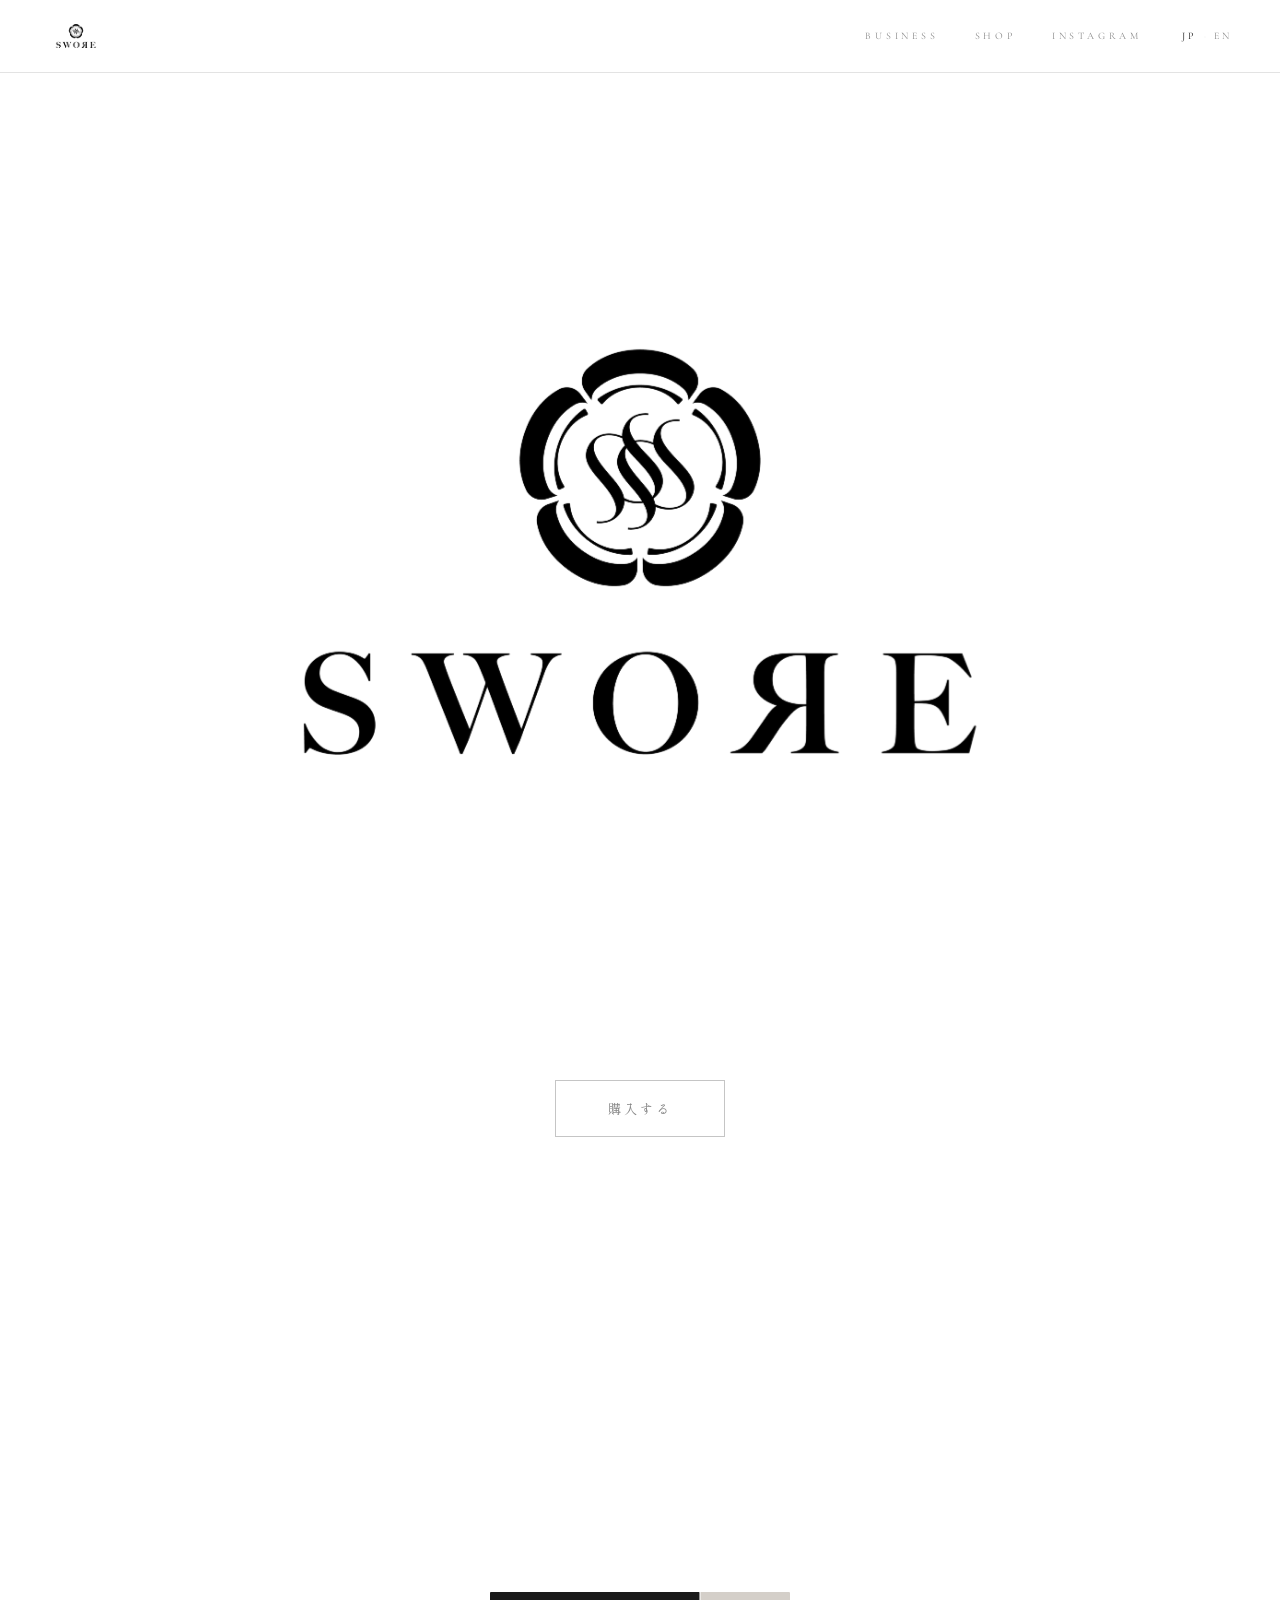
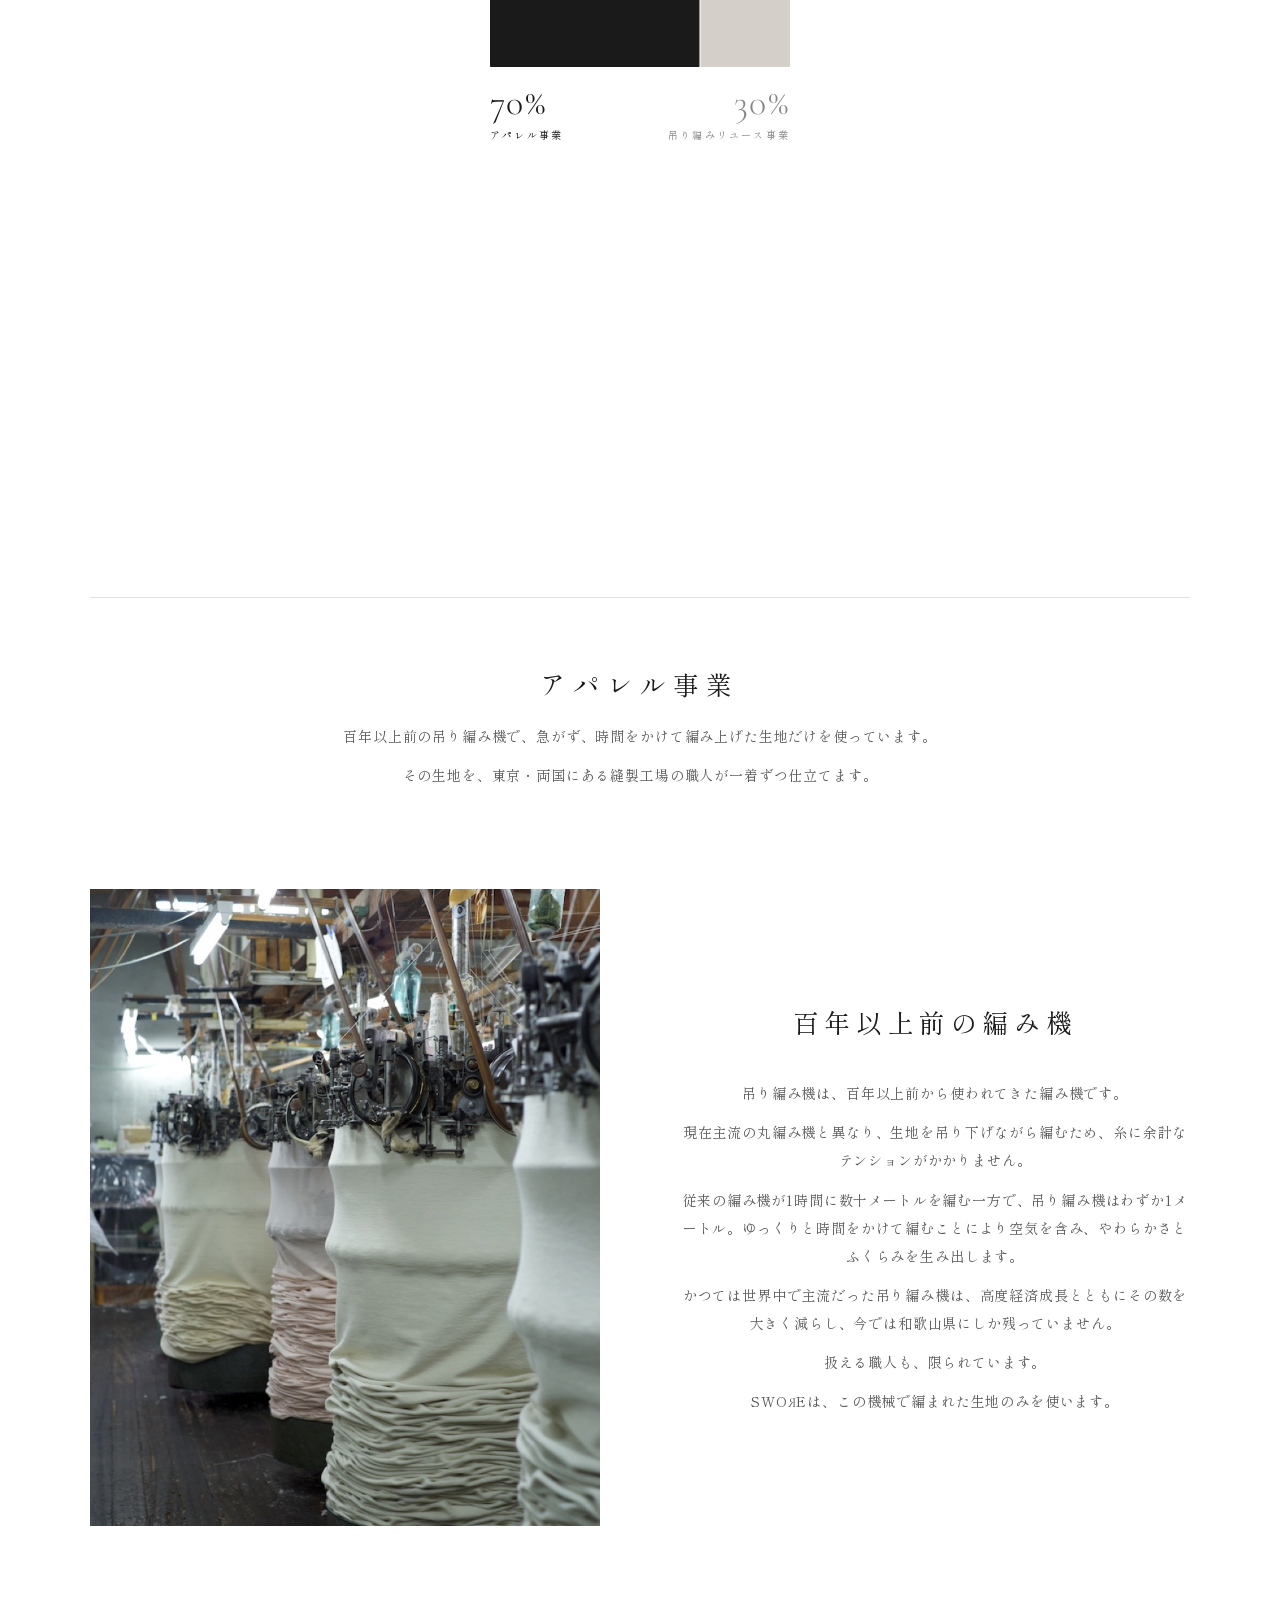
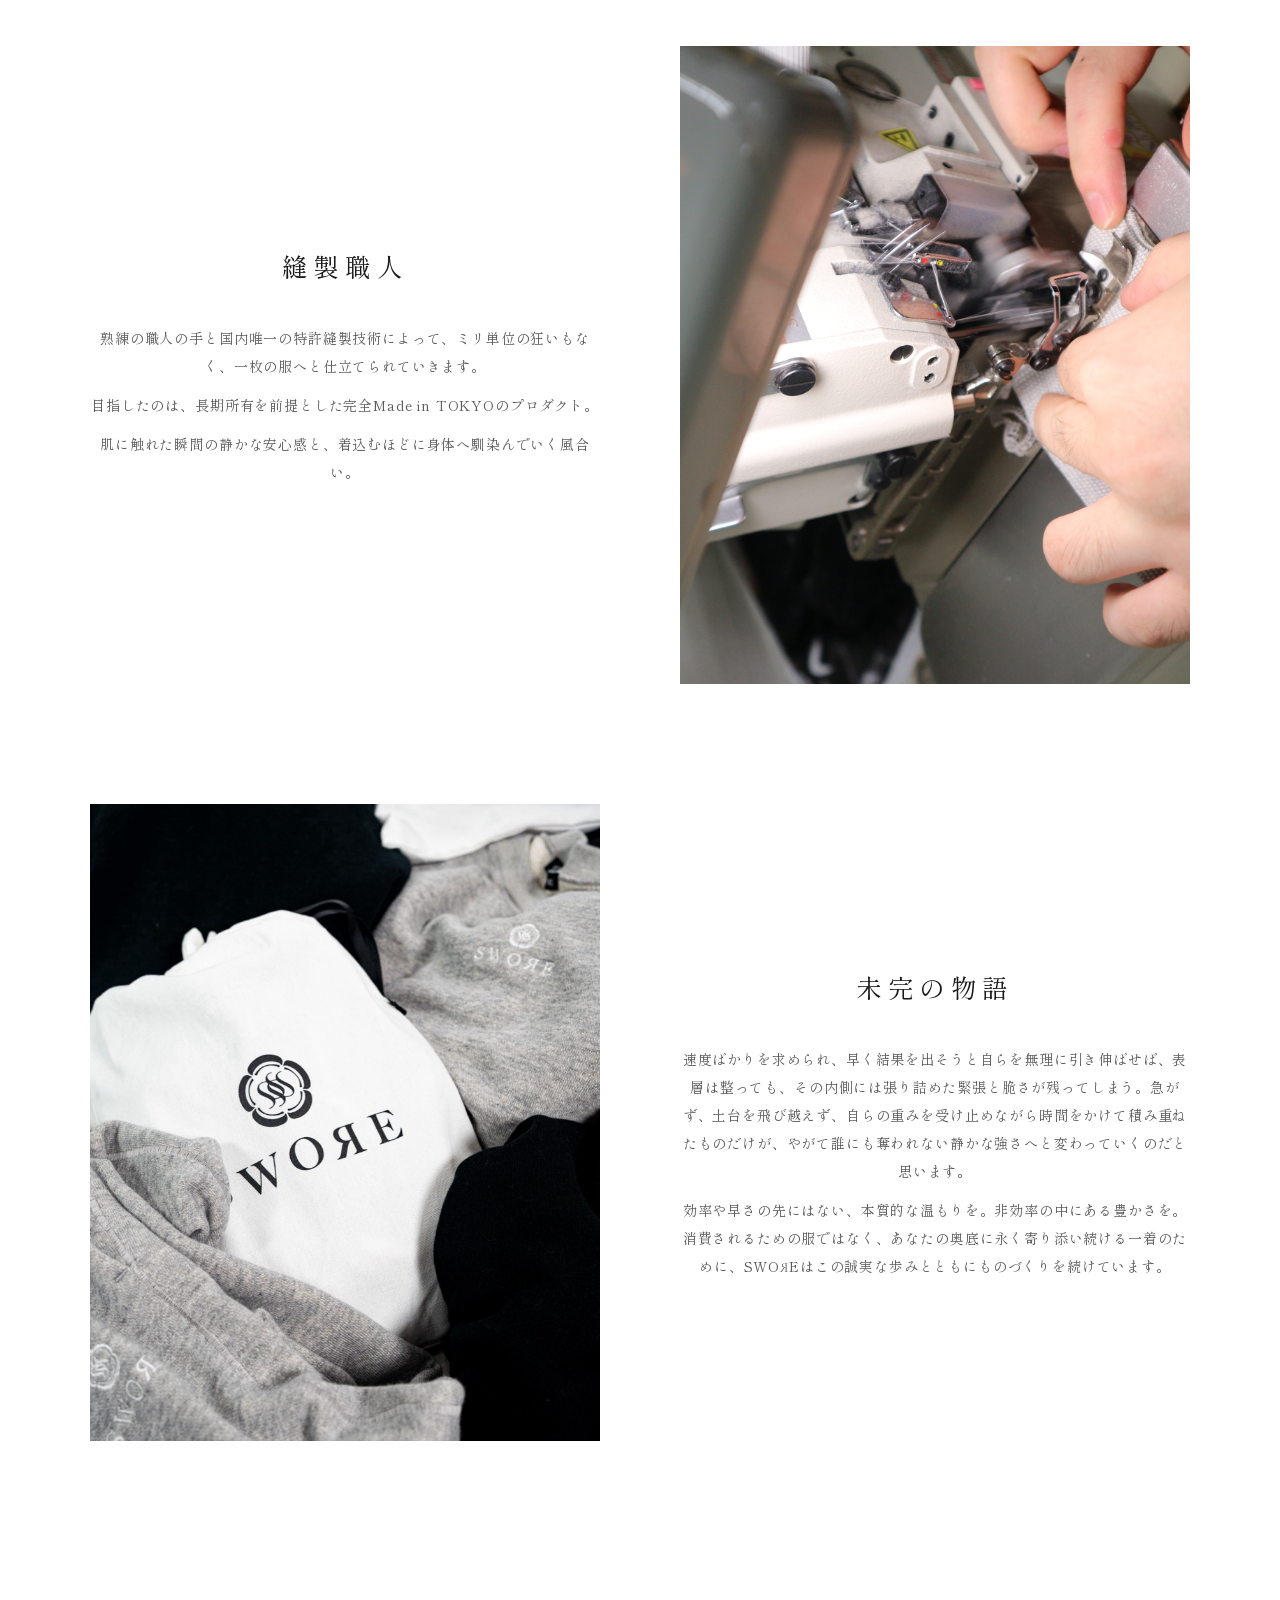
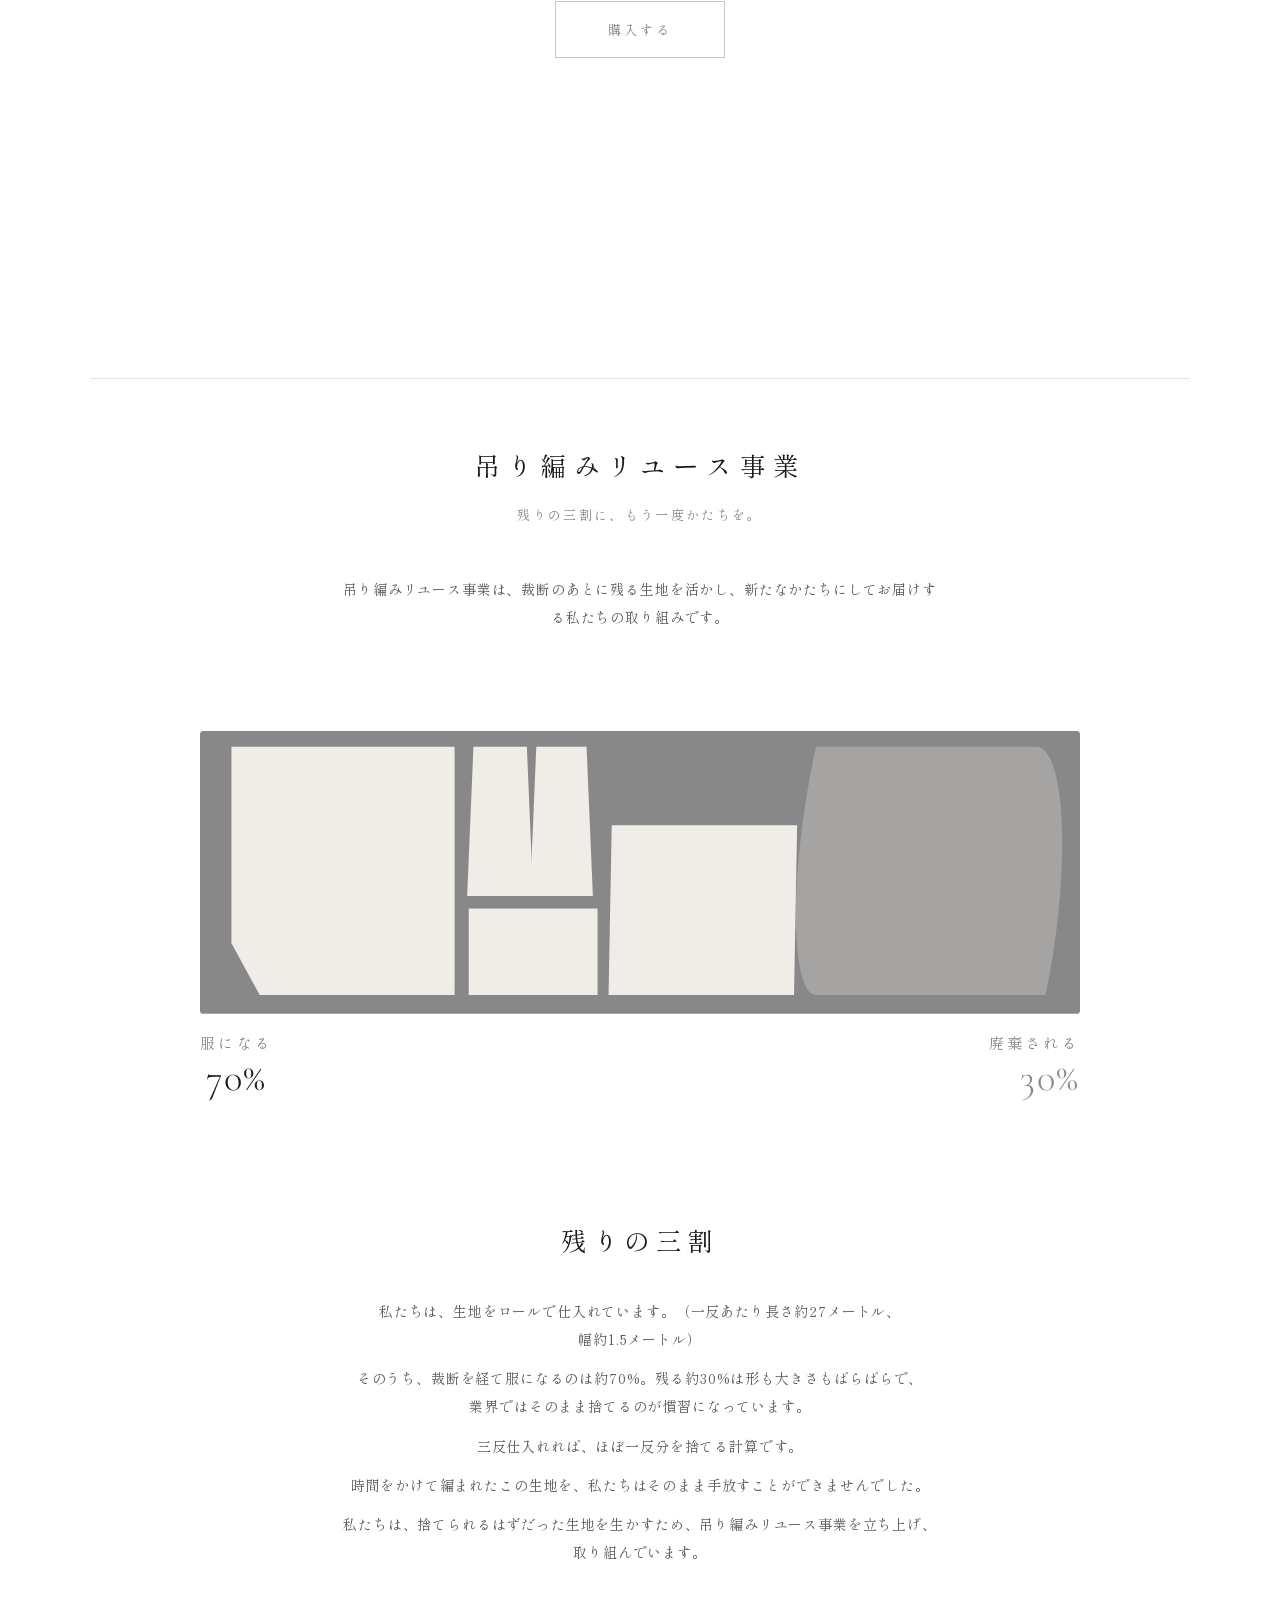
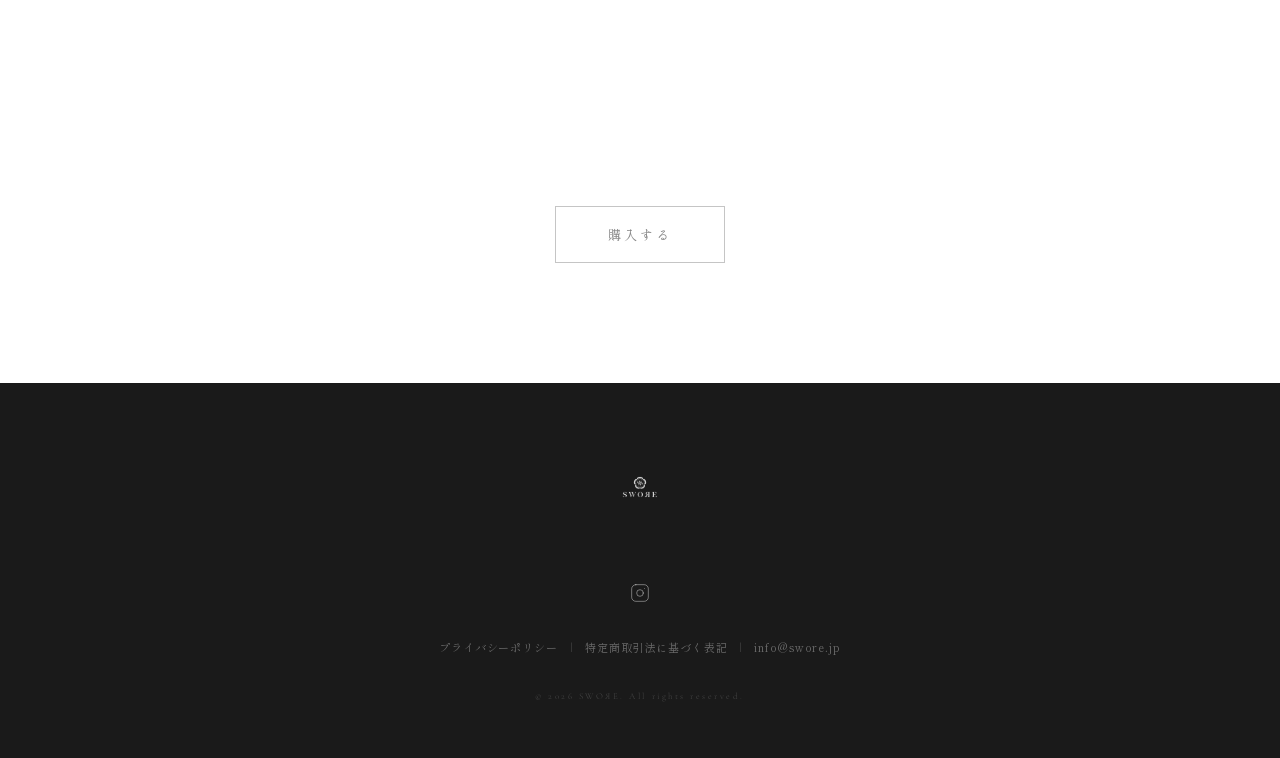
==== commit ca4433c4: "Set phil-body to 14px; scale bar SVG height 28→140 (5x) Co-Authored-By: Claude Sonnet 4.6 <noreply@a" ====
--- a/index.html
+++ b/index.html
@@ -26,7 +26,7 @@
   <link rel="icon" type="image/png" sizes="32x32" href="favicon.png">
   <link rel="icon" type="image/png" href="assets/images/favicon.png">
   <link rel="apple-touch-icon" href="assets/images/apple-touch-icon.png">
-  <link rel="stylesheet" href="assets/css/style.css?v=18">
+  <link rel="stylesheet" href="assets/css/style.css?v=19">
 </head>
 <body>
 
@@ -79,10 +79,10 @@
 <!-- ==================== OVERVIEW ==================== -->
 <div class="overview-wrap" id="overview">
   <div class="biz-tan-wrap fade-in">
-    <svg class="biz-tan-svg" viewBox="0 0 560 28" xmlns="http://www.w3.org/2000/svg" aria-hidden="true" focusable="false">
-      <rect x="0" y="0" width="560" height="28" fill="#D4CFC9" rx="1"/>
-      <rect class="biz-tan-70" x="0" y="0" width="392" height="28" fill="#1A1A1A" rx="1"/>
-      <line class="biz-tan-divider" x1="392" y1="0" x2="392" y2="28" stroke="#FFFFFF" stroke-width="1.5"/>
+    <svg class="biz-tan-svg" viewBox="0 0 560 140" xmlns="http://www.w3.org/2000/svg" aria-hidden="true" focusable="false">
+      <rect x="0" y="0" width="560" height="140" fill="#D4CFC9" rx="2"/>
+      <rect class="biz-tan-70" x="0" y="0" width="392" height="140" fill="#1A1A1A" rx="2"/>
+      <line class="biz-tan-divider" x1="392" y1="0" x2="392" y2="140" stroke="#FFFFFF" stroke-width="2"/>
     </svg>
     <div class="biz-tan-labels">
       <div class="biz-tan-lbl-70">
--- a/assets/css/style.css
+++ b/assets/css/style.css
@@ -403,7 +403,7 @@
 
 .phil-body p {
   font-family: var(--serif-ja);
-  font-size: 18px;
+  font-size: 14px;
   font-weight: 400;
   letter-spacing: 0.06em;
   line-height: 2.0;
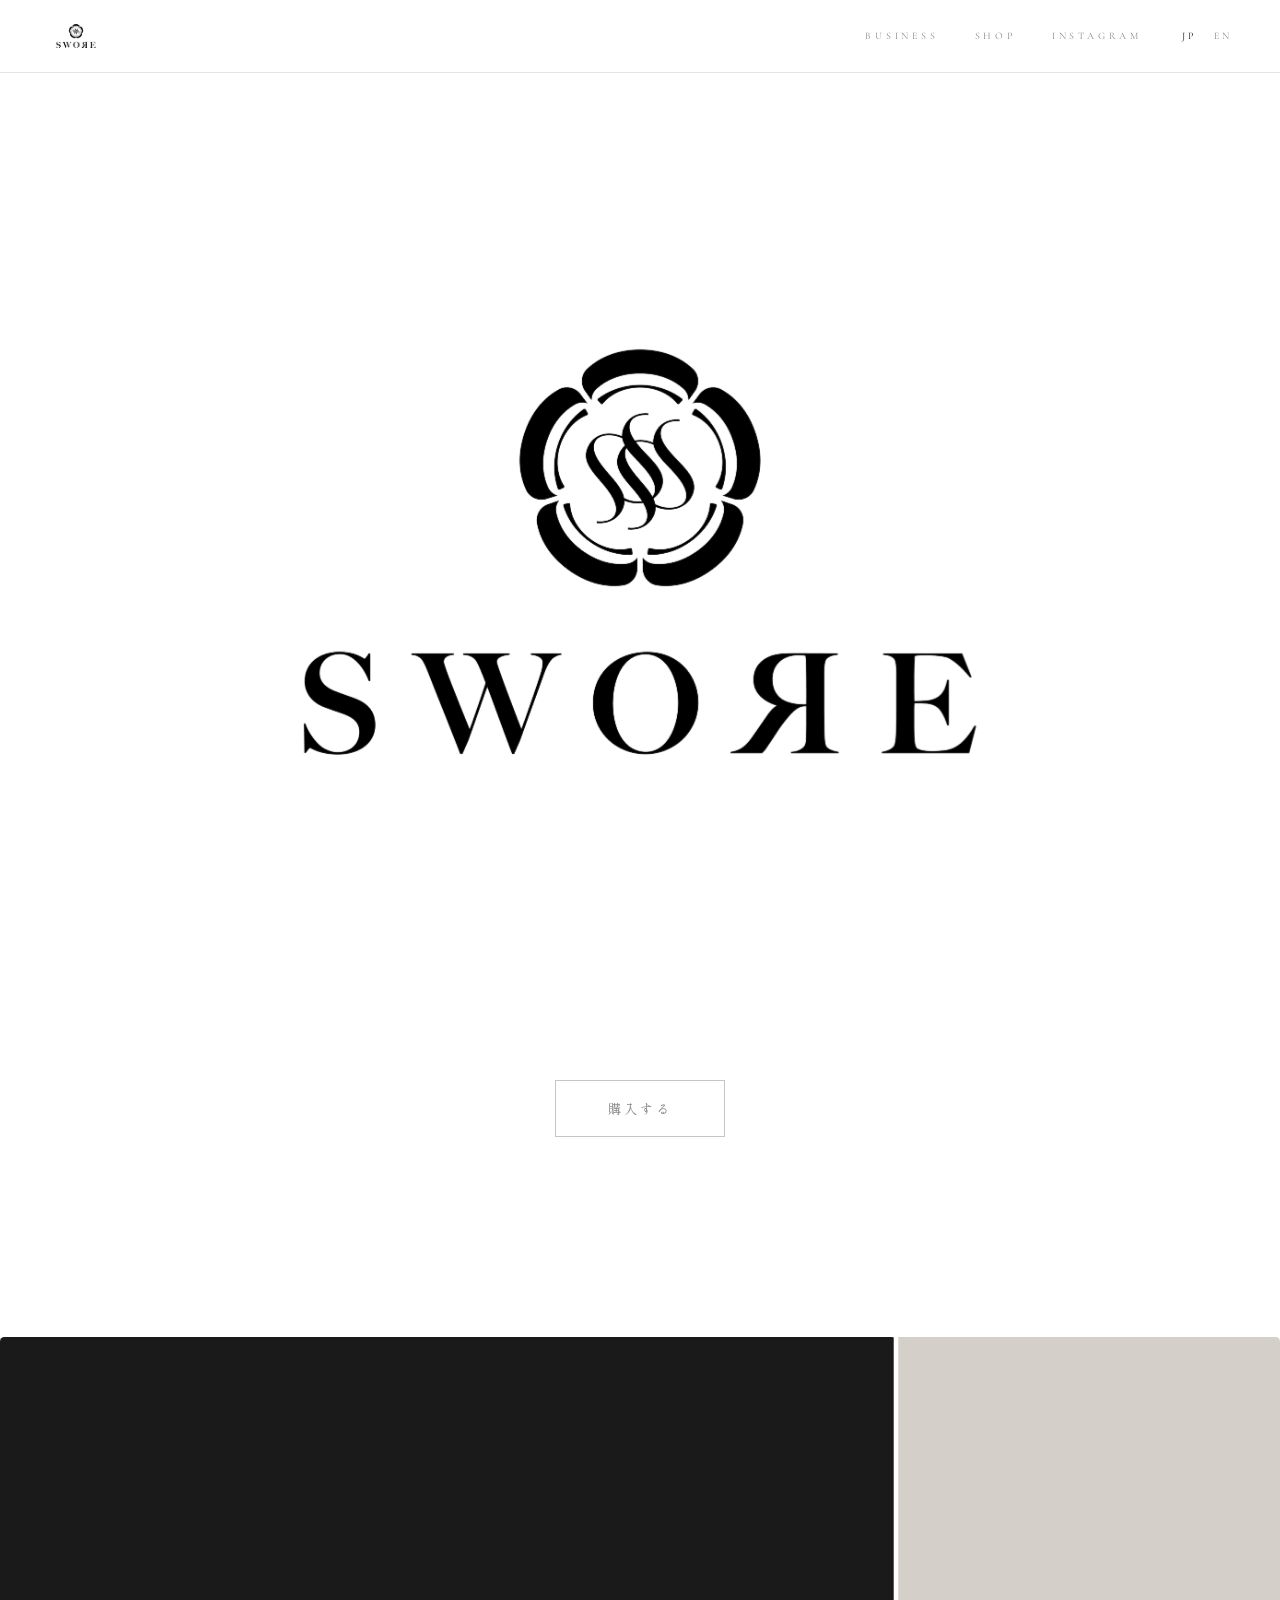
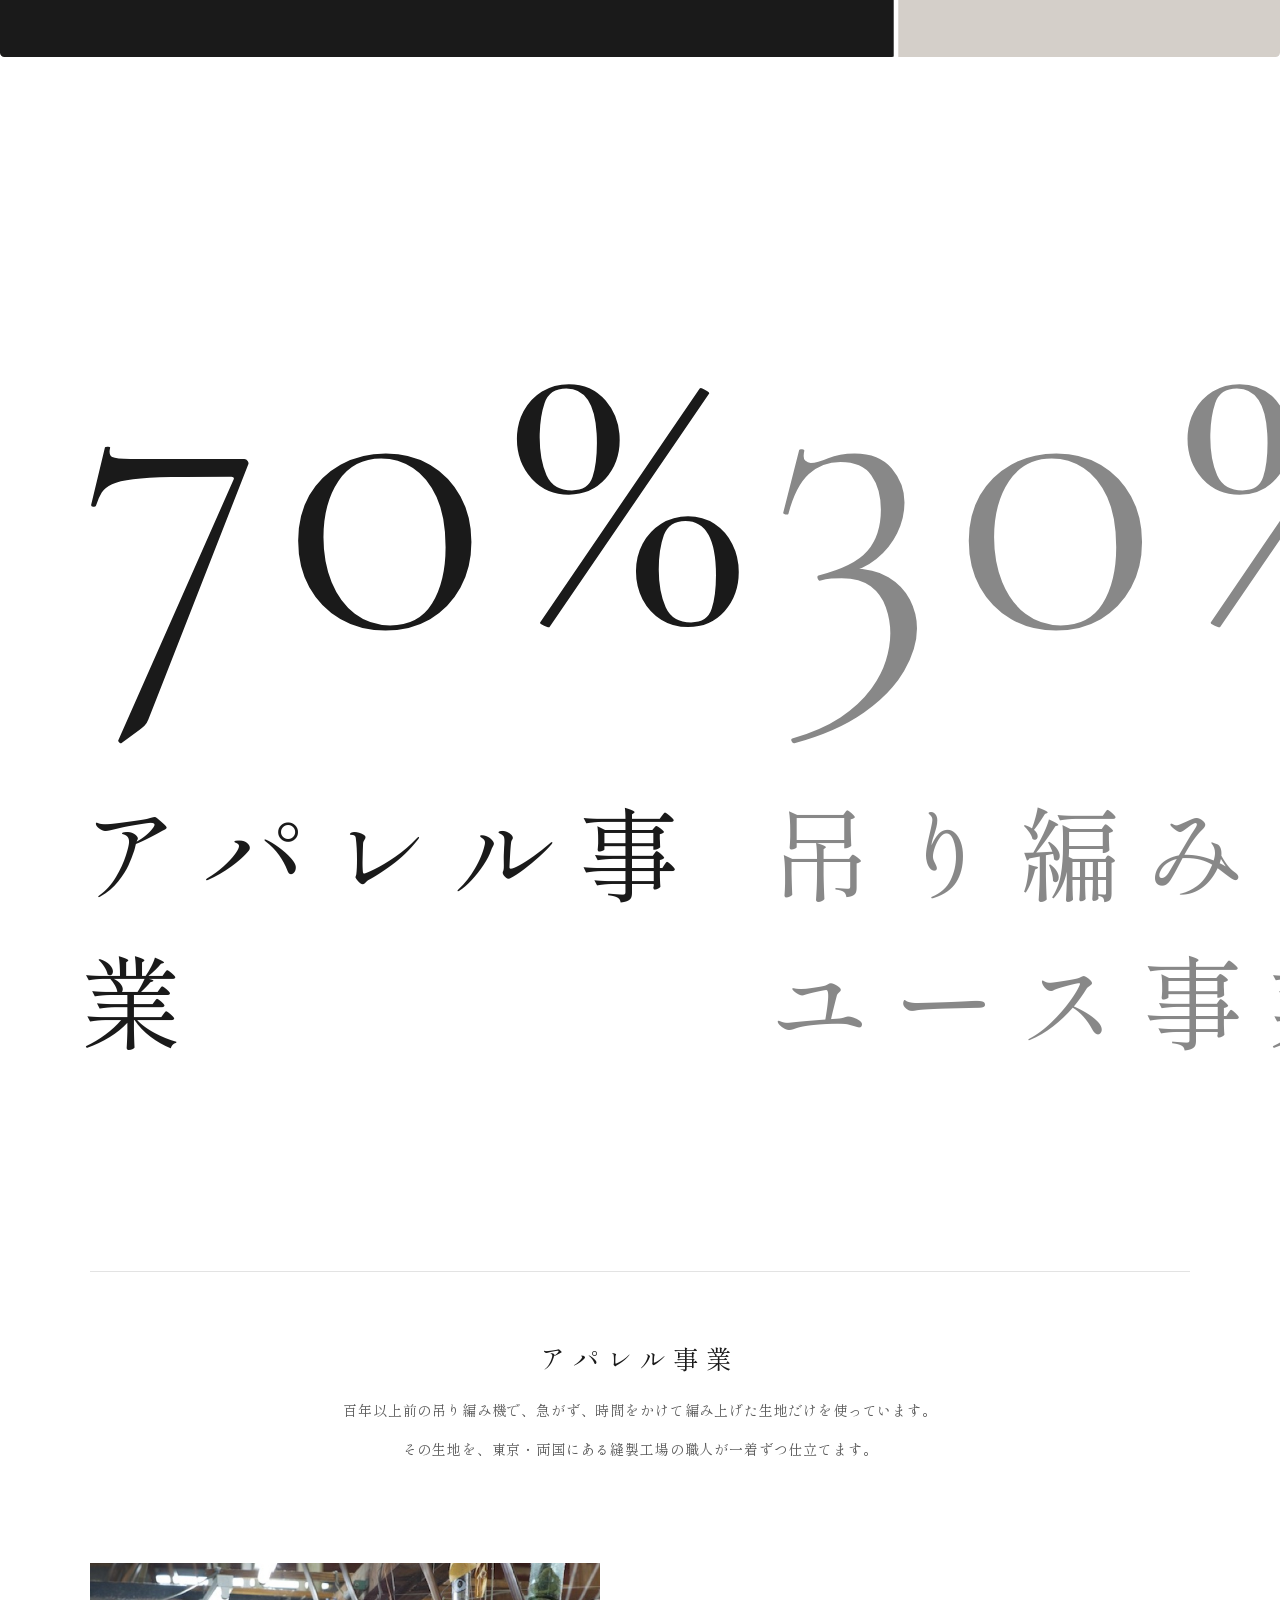
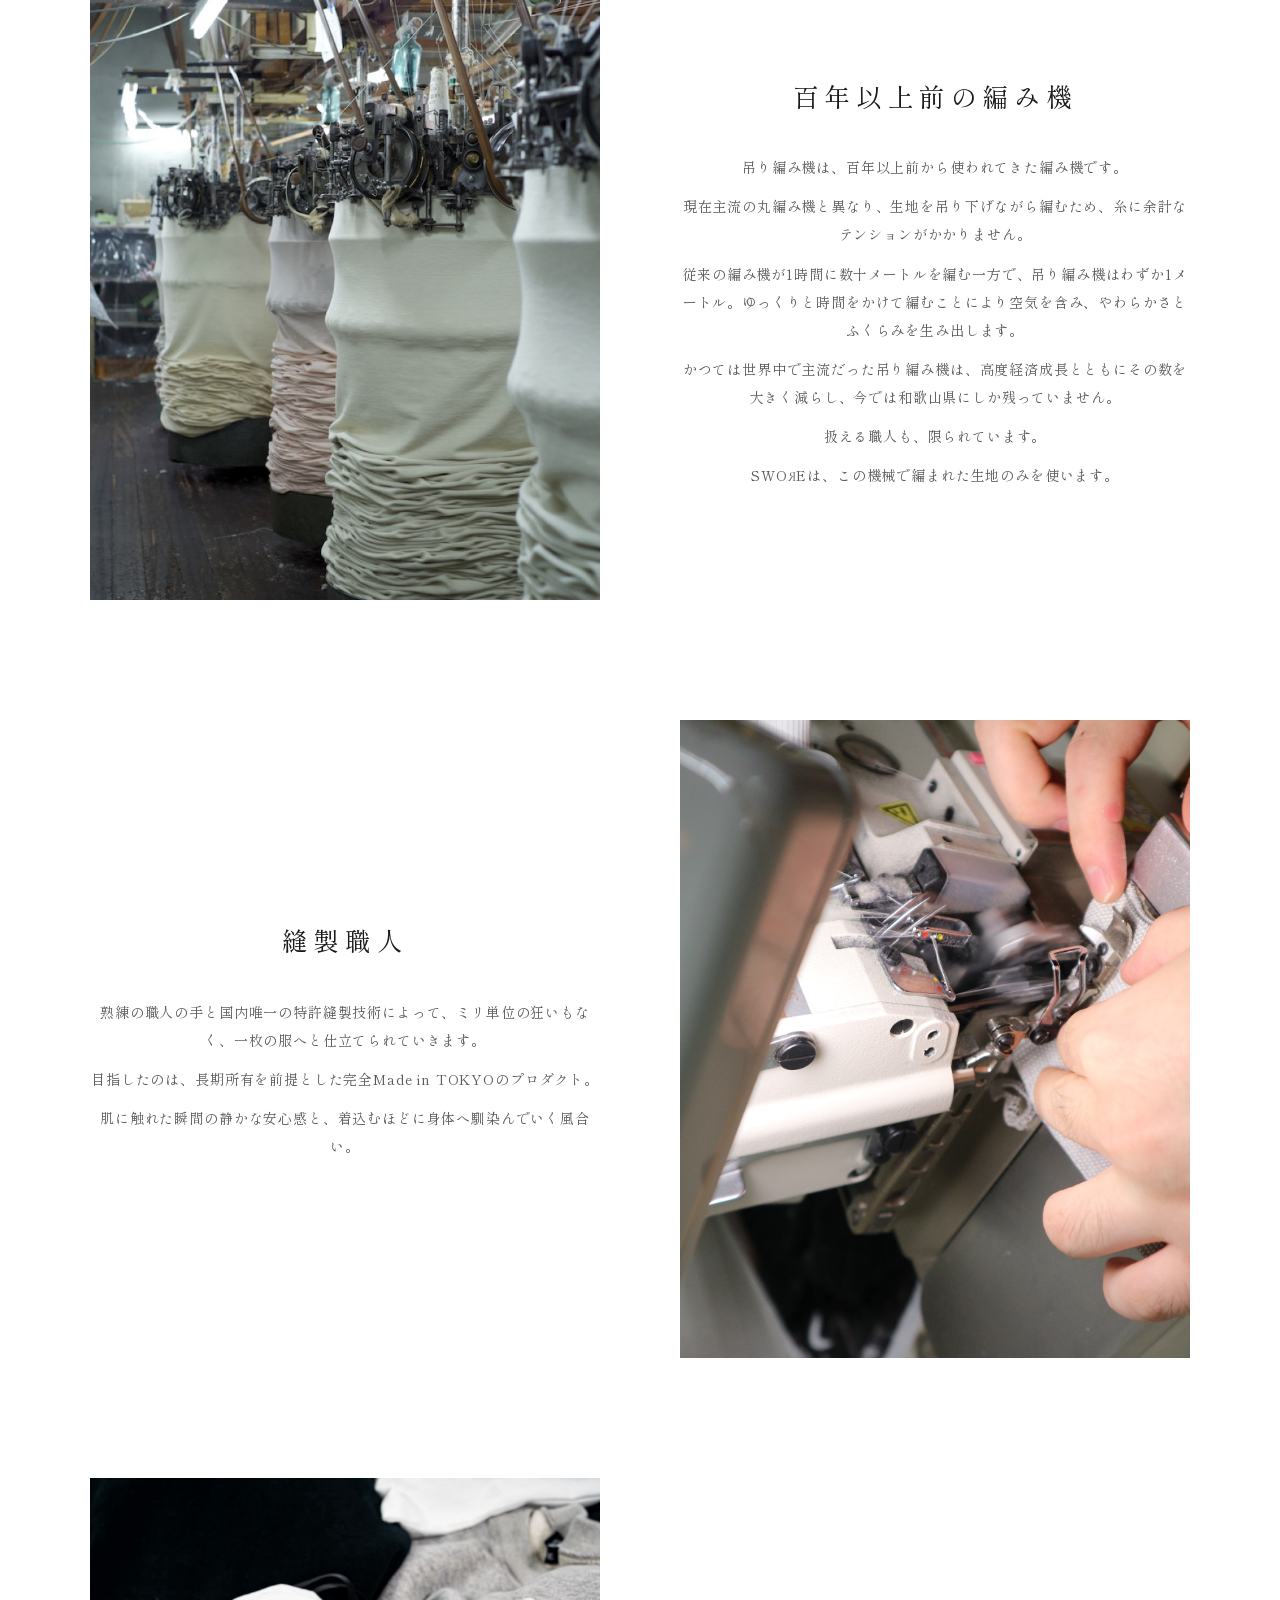
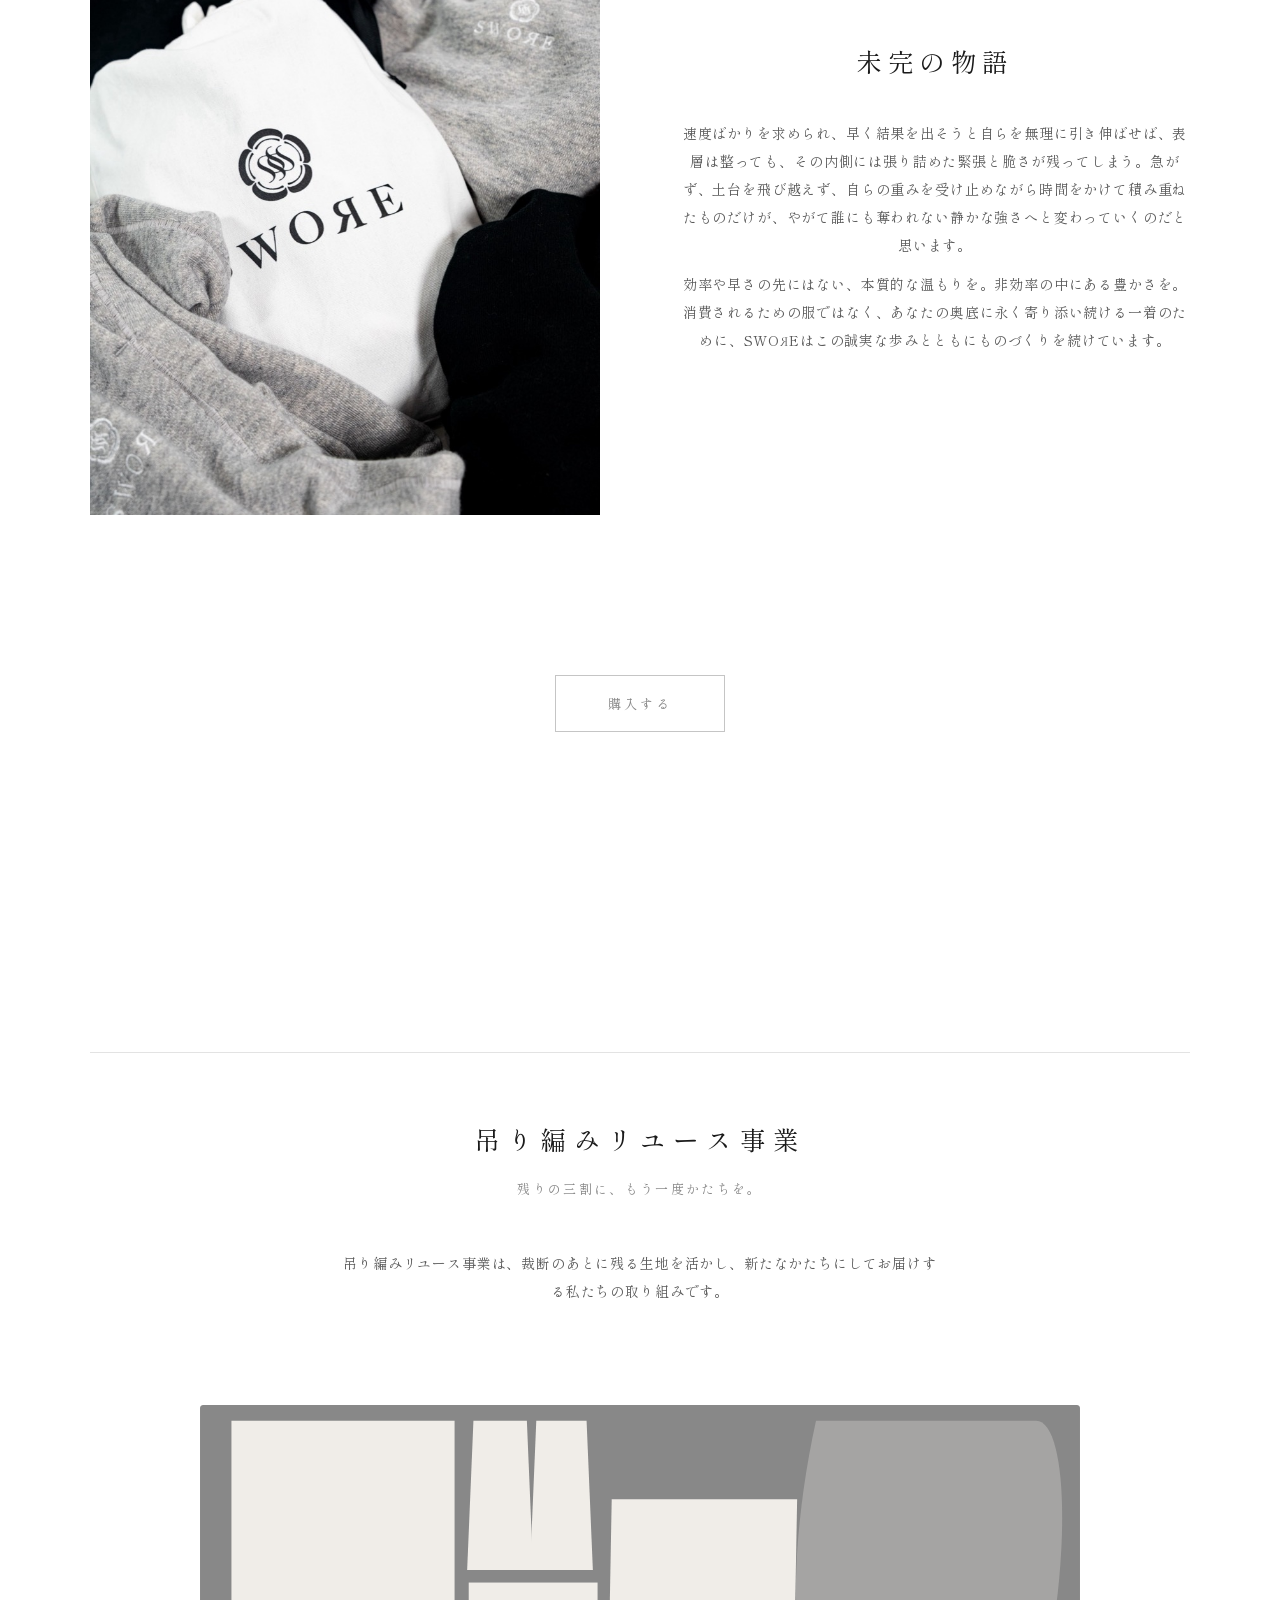
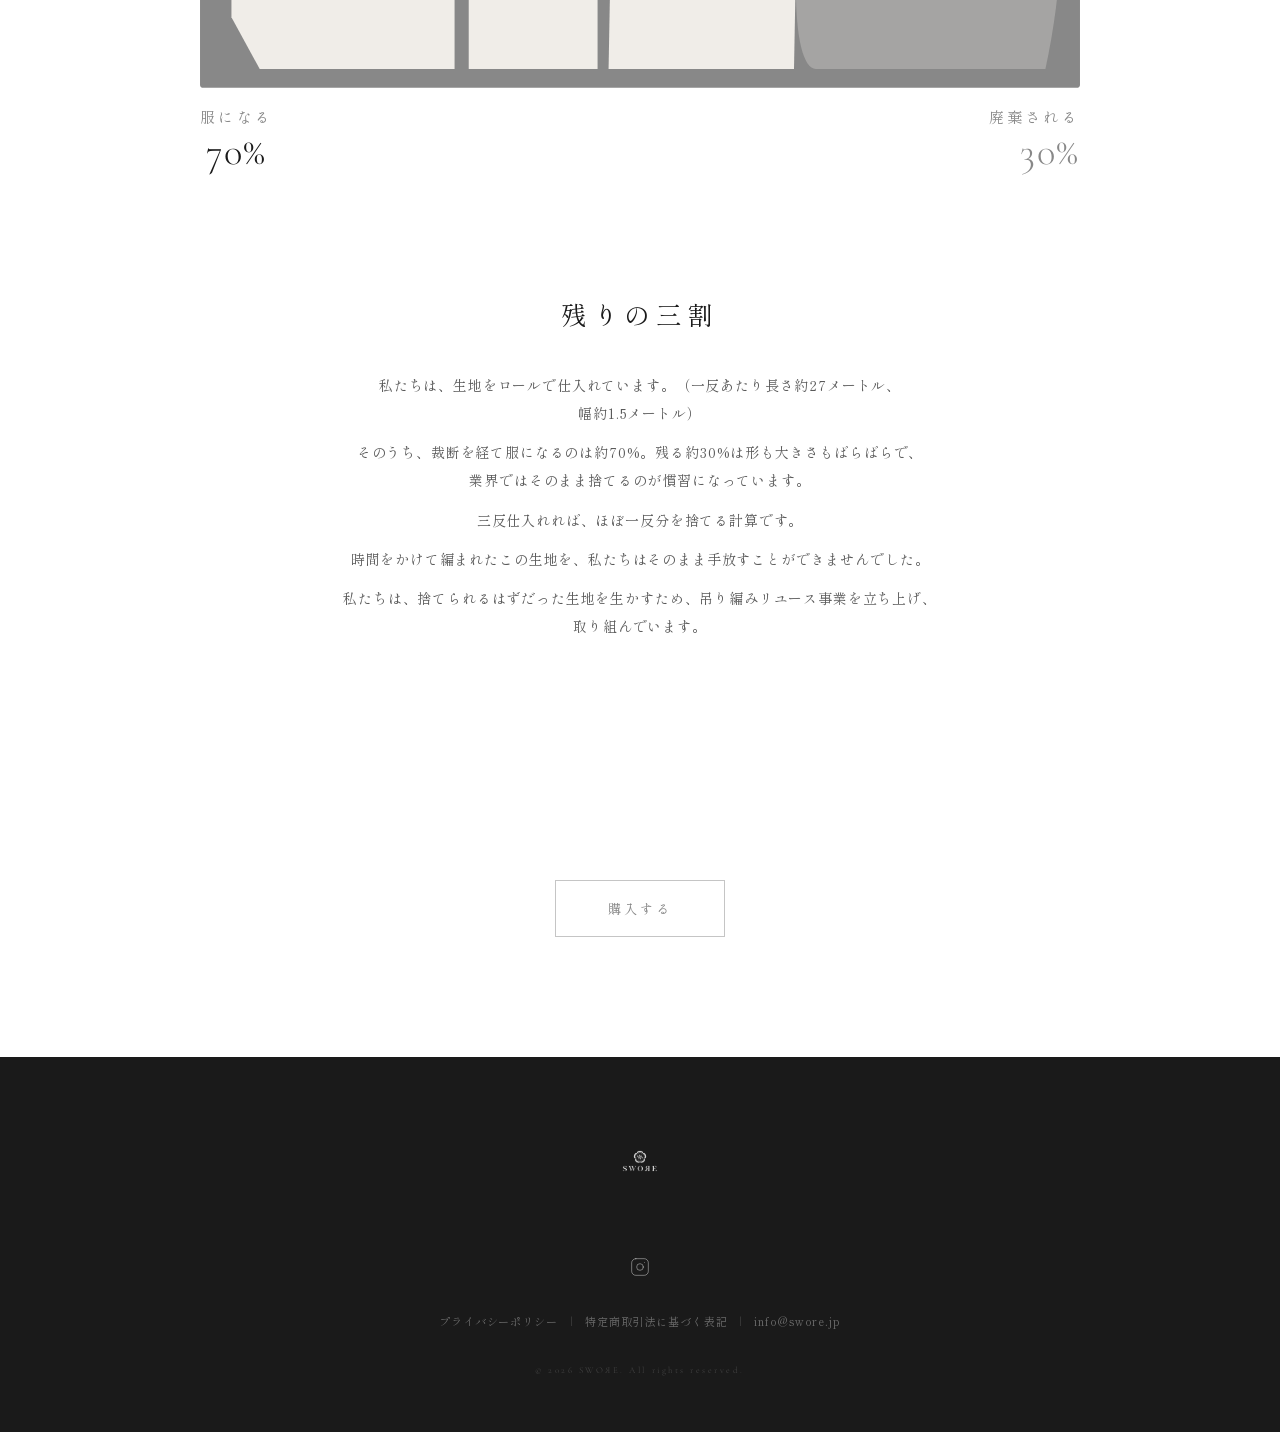
==== commit 1ae249f7: "Scale bar section: full-width layout, large typography - biz-tan-wrap: max-width:880px → width:100% " ====
--- a/index.html
+++ b/index.html
@@ -26,7 +26,7 @@
   <link rel="icon" type="image/png" sizes="32x32" href="favicon.png">
   <link rel="icon" type="image/png" href="assets/images/favicon.png">
   <link rel="apple-touch-icon" href="assets/images/apple-touch-icon.png">
-  <link rel="stylesheet" href="assets/css/style.css?v=19">
+  <link rel="stylesheet" href="assets/css/style.css?v=22">
 </head>
 <body>
 
--- a/assets/css/style.css
+++ b/assets/css/style.css
@@ -512,7 +512,7 @@
   display: flex;
   flex-direction: column;
   justify-content: center;
-  padding: 120px 64px;
+  padding: 120px 0;
 }
 
 /* セクション共通 */
@@ -568,19 +568,19 @@
 }
 
 .biz-tan-wrap {
-  max-width: 880px;
+  width: 100%;
   margin: 0 auto;
 }
 
 .biz-tan-header {
   font-family: var(--serif-en);
-  font-size: 9px;
+  font-size: 27px;
   font-weight: 400;
   letter-spacing: 0.32em;
   text-transform: uppercase;
   color: var(--sub);
   text-align: center;
-  margin-bottom: 14px;
+  margin-bottom: 42px;
 }
 
 .biz-tan-svg {
@@ -617,14 +617,15 @@
 .biz-tan-labels {
   display: flex;
   justify-content: space-between;
-  margin-top: 18px;
+  margin-top: 216px;
+  padding: 0 80px;
 }
 
 .biz-tan-lbl-70,
 .biz-tan-lbl-30 {
   display: flex;
   flex-direction: column;
-  gap: 6px;
+  gap: 72px;
 }
 
 .biz-tan-lbl-30 {
@@ -633,7 +634,7 @@
 
 .biz-tan-pct {
   font-family: var(--serif-en);
-  font-size: clamp(22px, 2.8vw, 36px);
+  font-size: clamp(80px, 33.6vw, 432px);
   font-weight: 300;
   letter-spacing: 0.04em;
   color: var(--ink);
@@ -646,7 +647,7 @@
 
 .biz-tan-name {
   font-family: var(--serif-ja);
-  font-size: 10px;
+  font-size: clamp(30px, 8vw, 120px);
   letter-spacing: 0.22em;
   color: var(--ink);
 }
@@ -1338,7 +1339,7 @@
   .phil-cta { margin-top: 100px; }
 
   /* Overview / Apparel / Reuse */
-  .overview-wrap { min-height: 100svh; padding: 80px 28px; }
+  .overview-wrap { min-height: 100svh; padding: 80px 0; }
   #apparel { padding-top: 60px; }
   .biz-section-divider { margin-bottom: 48px; }
   .biz-section-lead { margin-bottom: 72px; }
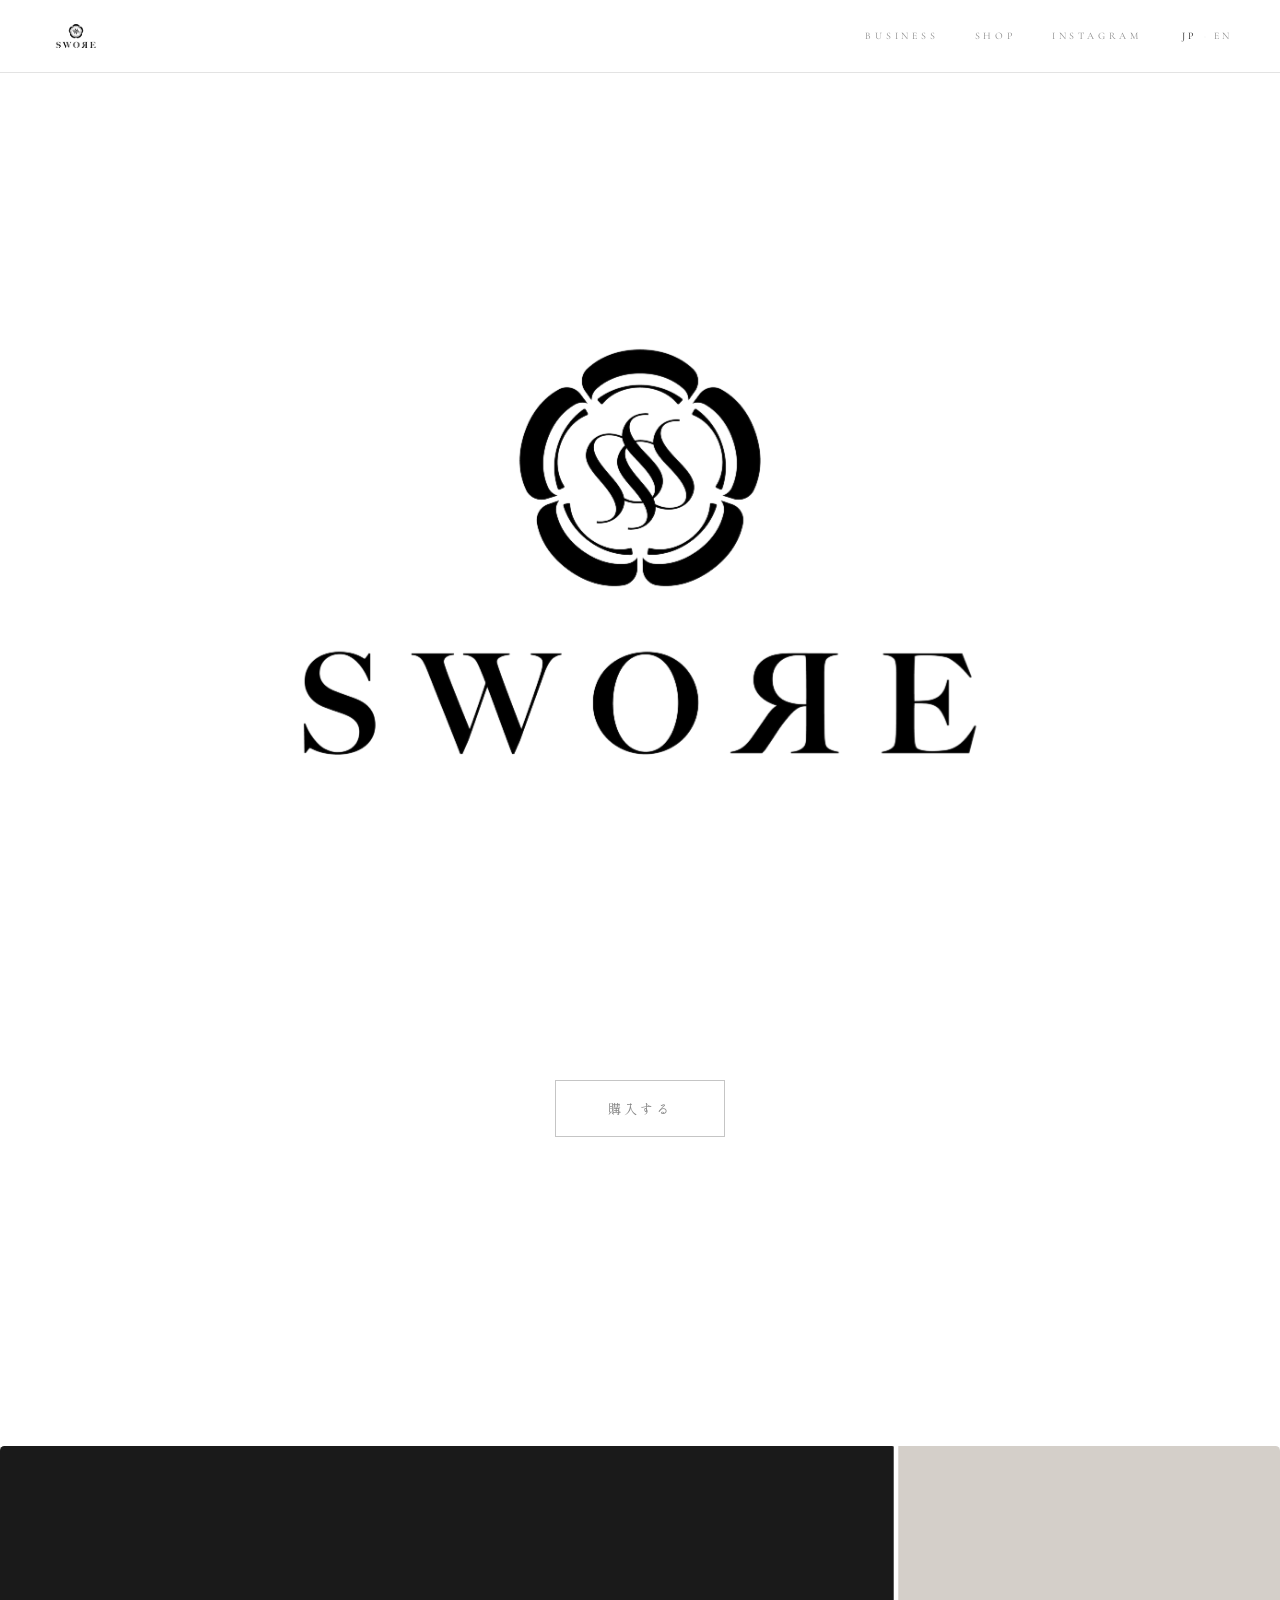
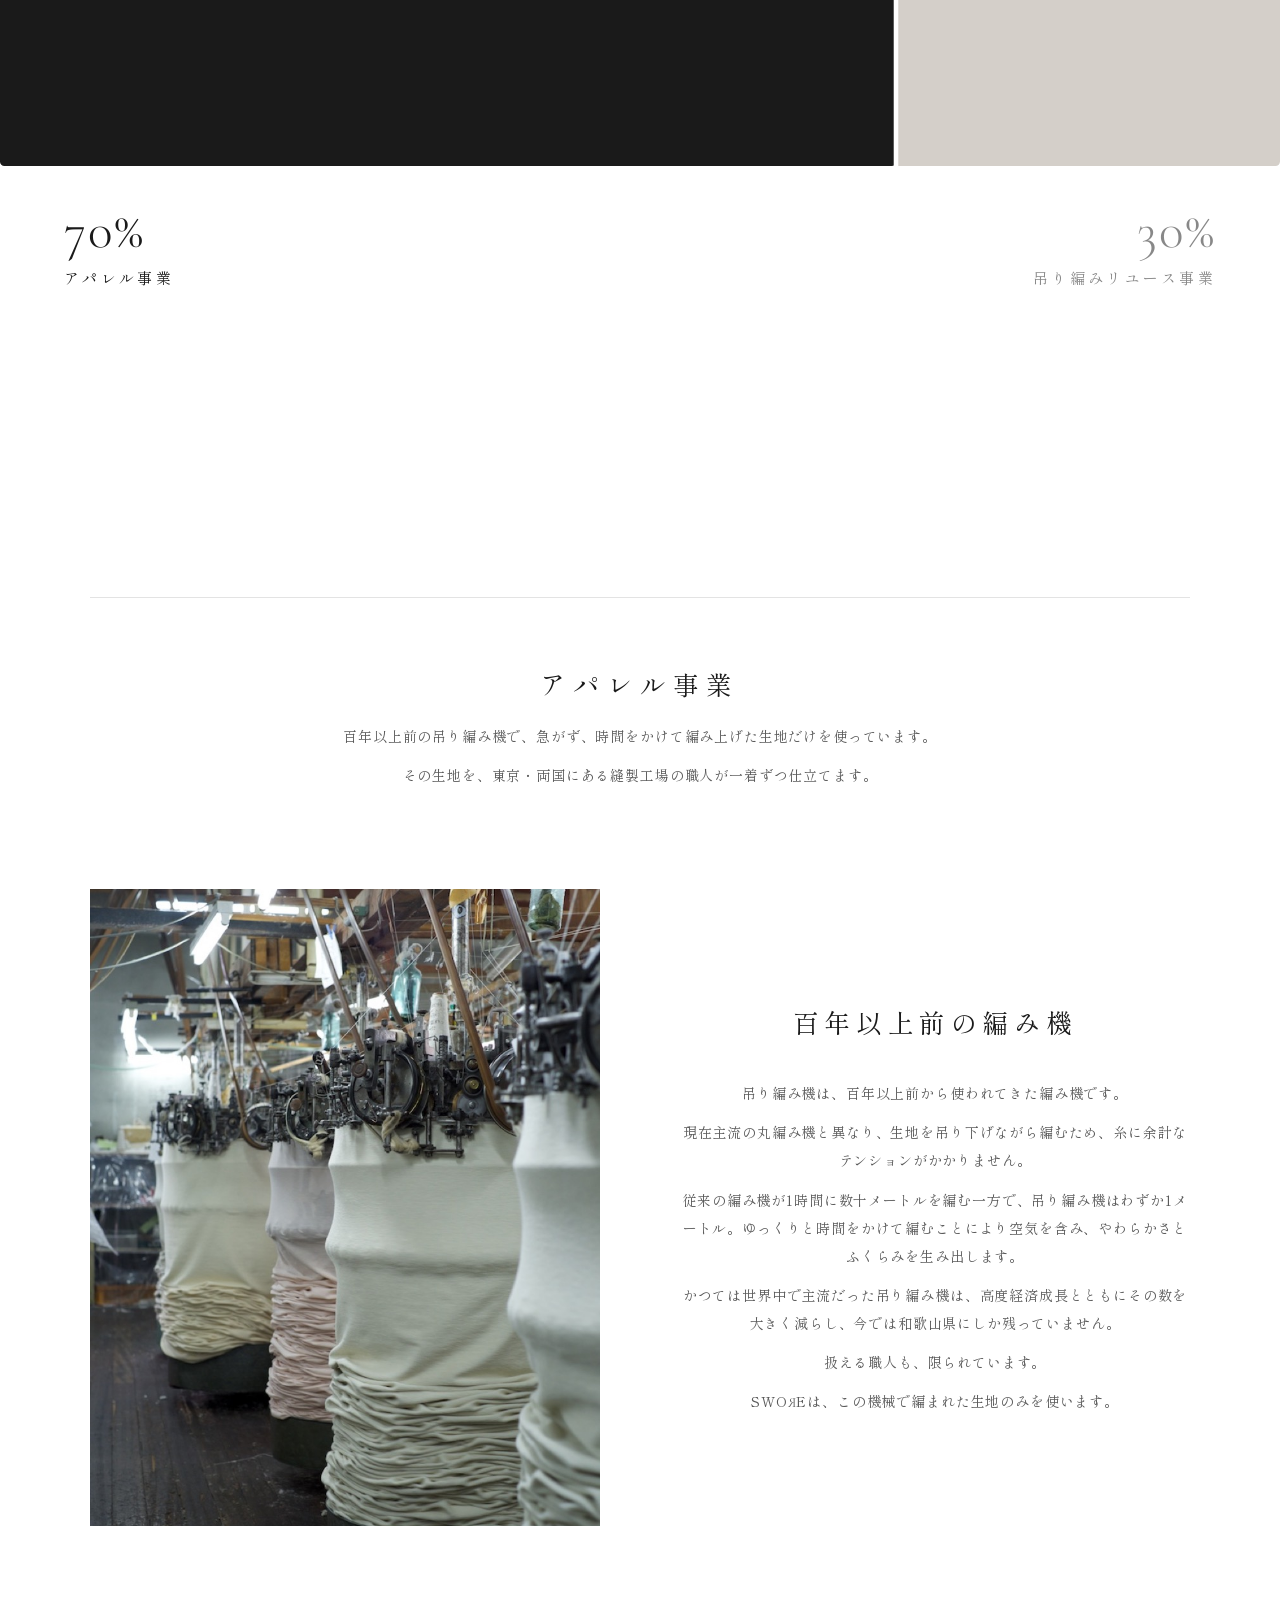
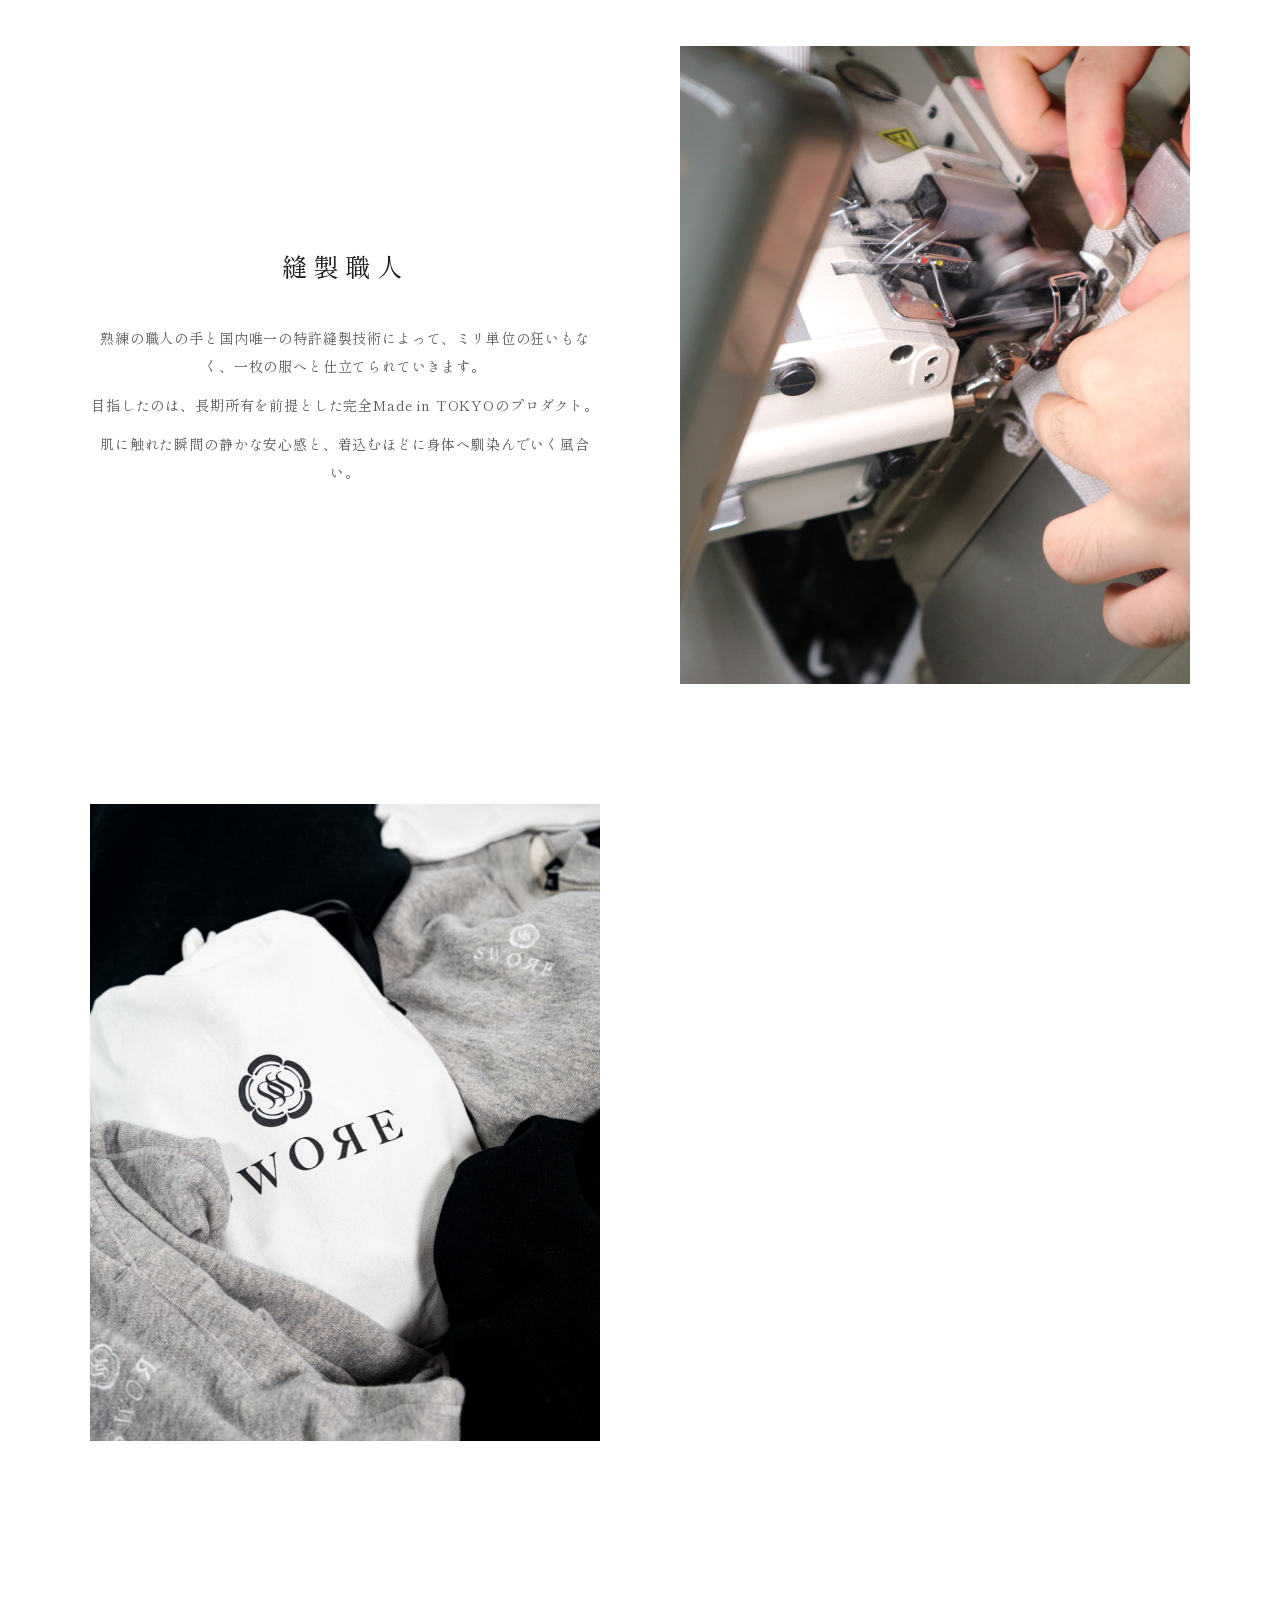
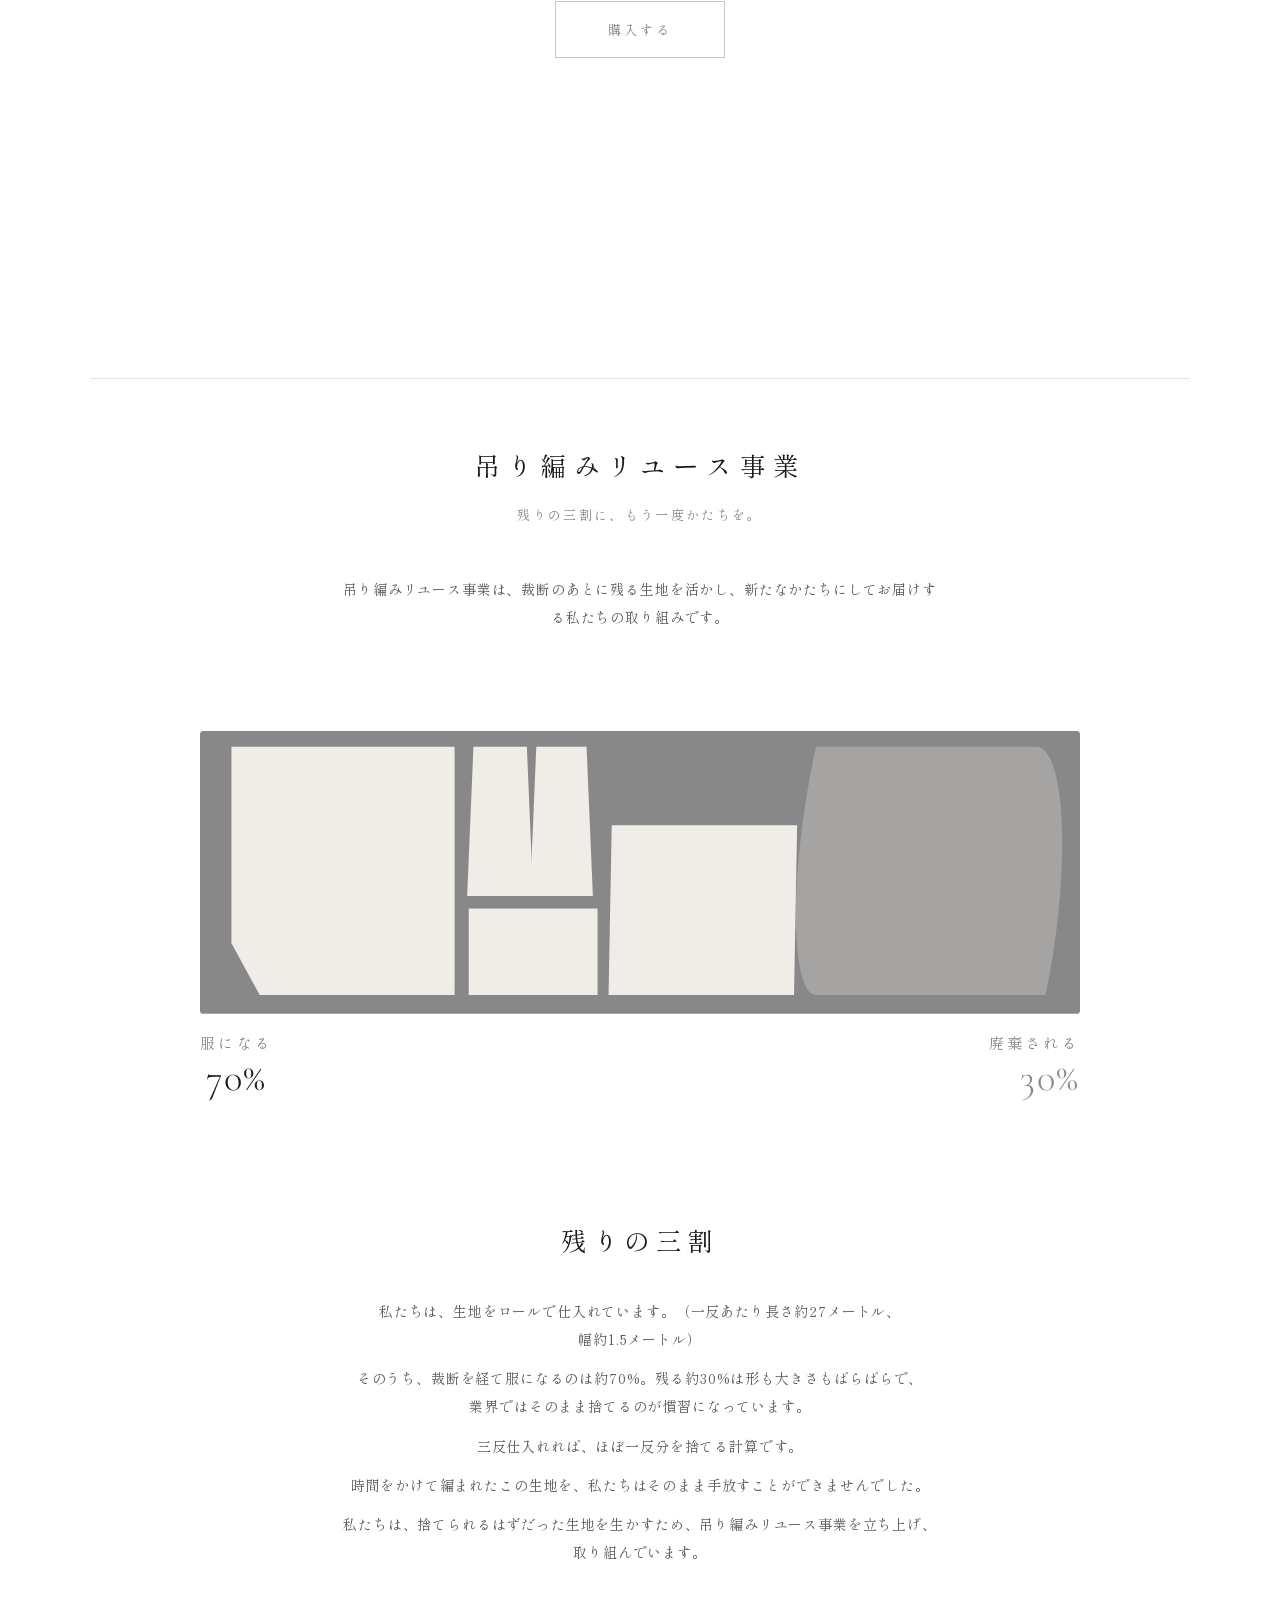
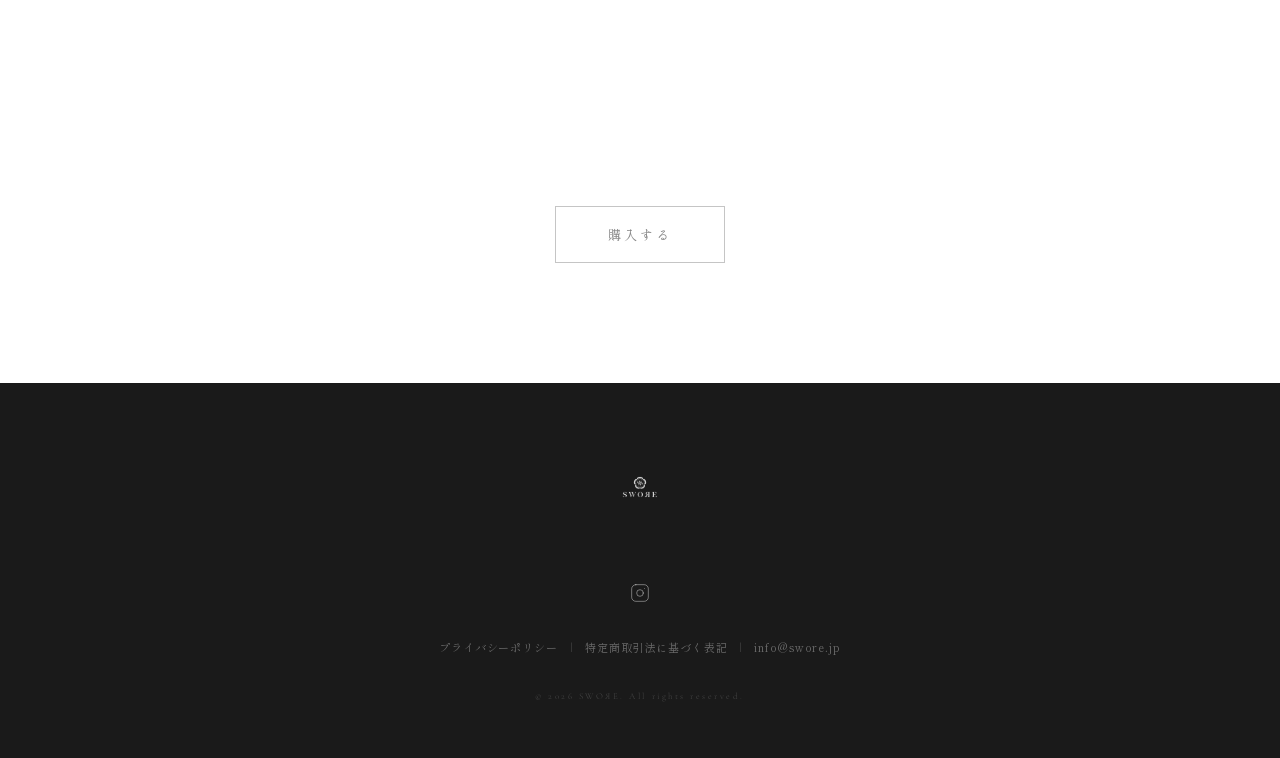
==== commit 5810d97b: "Revert bar typography to readable scale pct: clamp(36px,4vw,56px), name: 15px, labels margin-top: 40" ====
--- a/index.html
+++ b/index.html
@@ -26,7 +26,7 @@
   <link rel="icon" type="image/png" sizes="32x32" href="favicon.png">
   <link rel="icon" type="image/png" href="assets/images/favicon.png">
   <link rel="apple-touch-icon" href="assets/images/apple-touch-icon.png">
-  <link rel="stylesheet" href="assets/css/style.css?v=22">
+  <link rel="stylesheet" href="assets/css/style.css?v=23">
 </head>
 <body>
 
--- a/assets/css/style.css
+++ b/assets/css/style.css
@@ -574,13 +574,13 @@
 
 .biz-tan-header {
   font-family: var(--serif-en);
-  font-size: 27px;
+  font-size: 11px;
   font-weight: 400;
   letter-spacing: 0.32em;
   text-transform: uppercase;
   color: var(--sub);
   text-align: center;
-  margin-bottom: 42px;
+  margin-bottom: 16px;
 }
 
 .biz-tan-svg {
@@ -617,15 +617,15 @@
 .biz-tan-labels {
   display: flex;
   justify-content: space-between;
-  margin-top: 216px;
-  padding: 0 80px;
+  margin-top: 40px;
+  padding: 0 64px;
 }
 
 .biz-tan-lbl-70,
 .biz-tan-lbl-30 {
   display: flex;
   flex-direction: column;
-  gap: 72px;
+  gap: 10px;
 }
 
 .biz-tan-lbl-30 {
@@ -634,7 +634,7 @@
 
 .biz-tan-pct {
   font-family: var(--serif-en);
-  font-size: clamp(80px, 33.6vw, 432px);
+  font-size: clamp(36px, 4vw, 56px);
   font-weight: 300;
   letter-spacing: 0.04em;
   color: var(--ink);
@@ -647,7 +647,7 @@
 
 .biz-tan-name {
   font-family: var(--serif-ja);
-  font-size: clamp(30px, 8vw, 120px);
+  font-size: 15px;
   letter-spacing: 0.22em;
   color: var(--ink);
 }
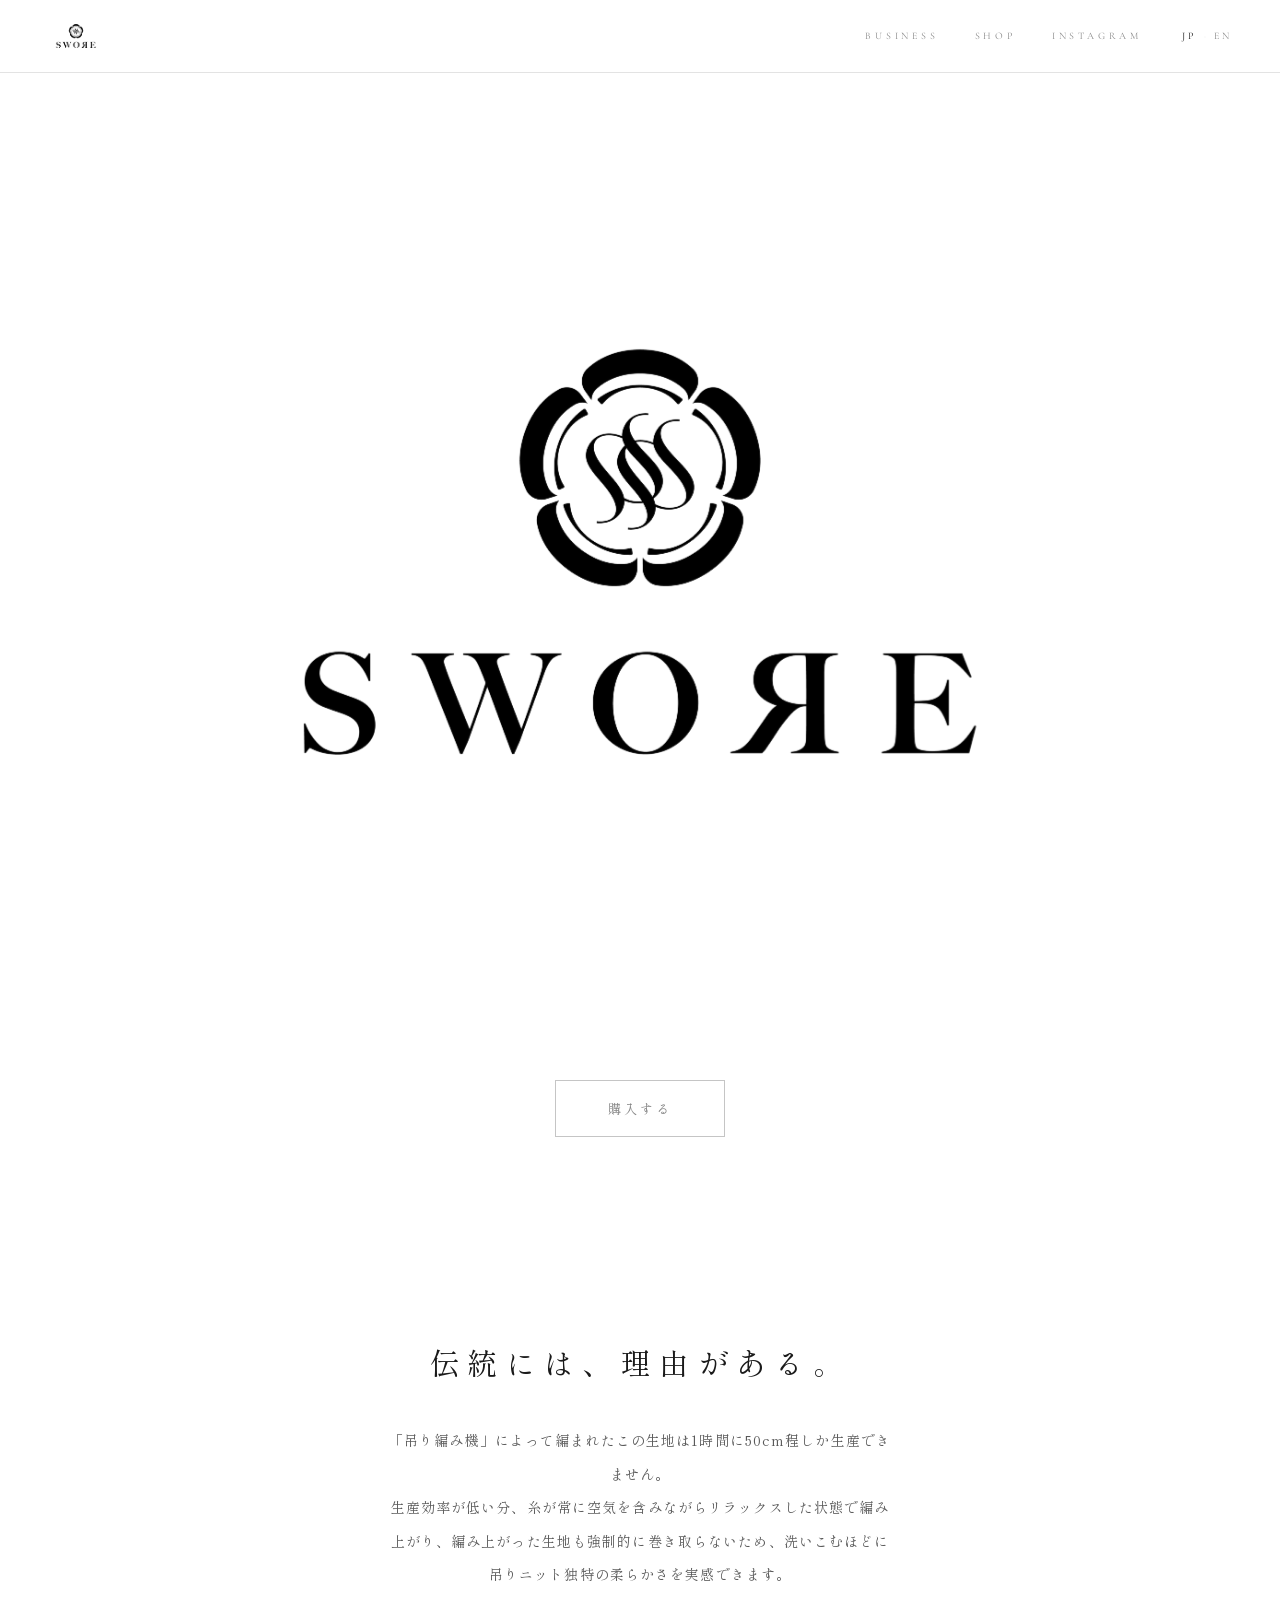
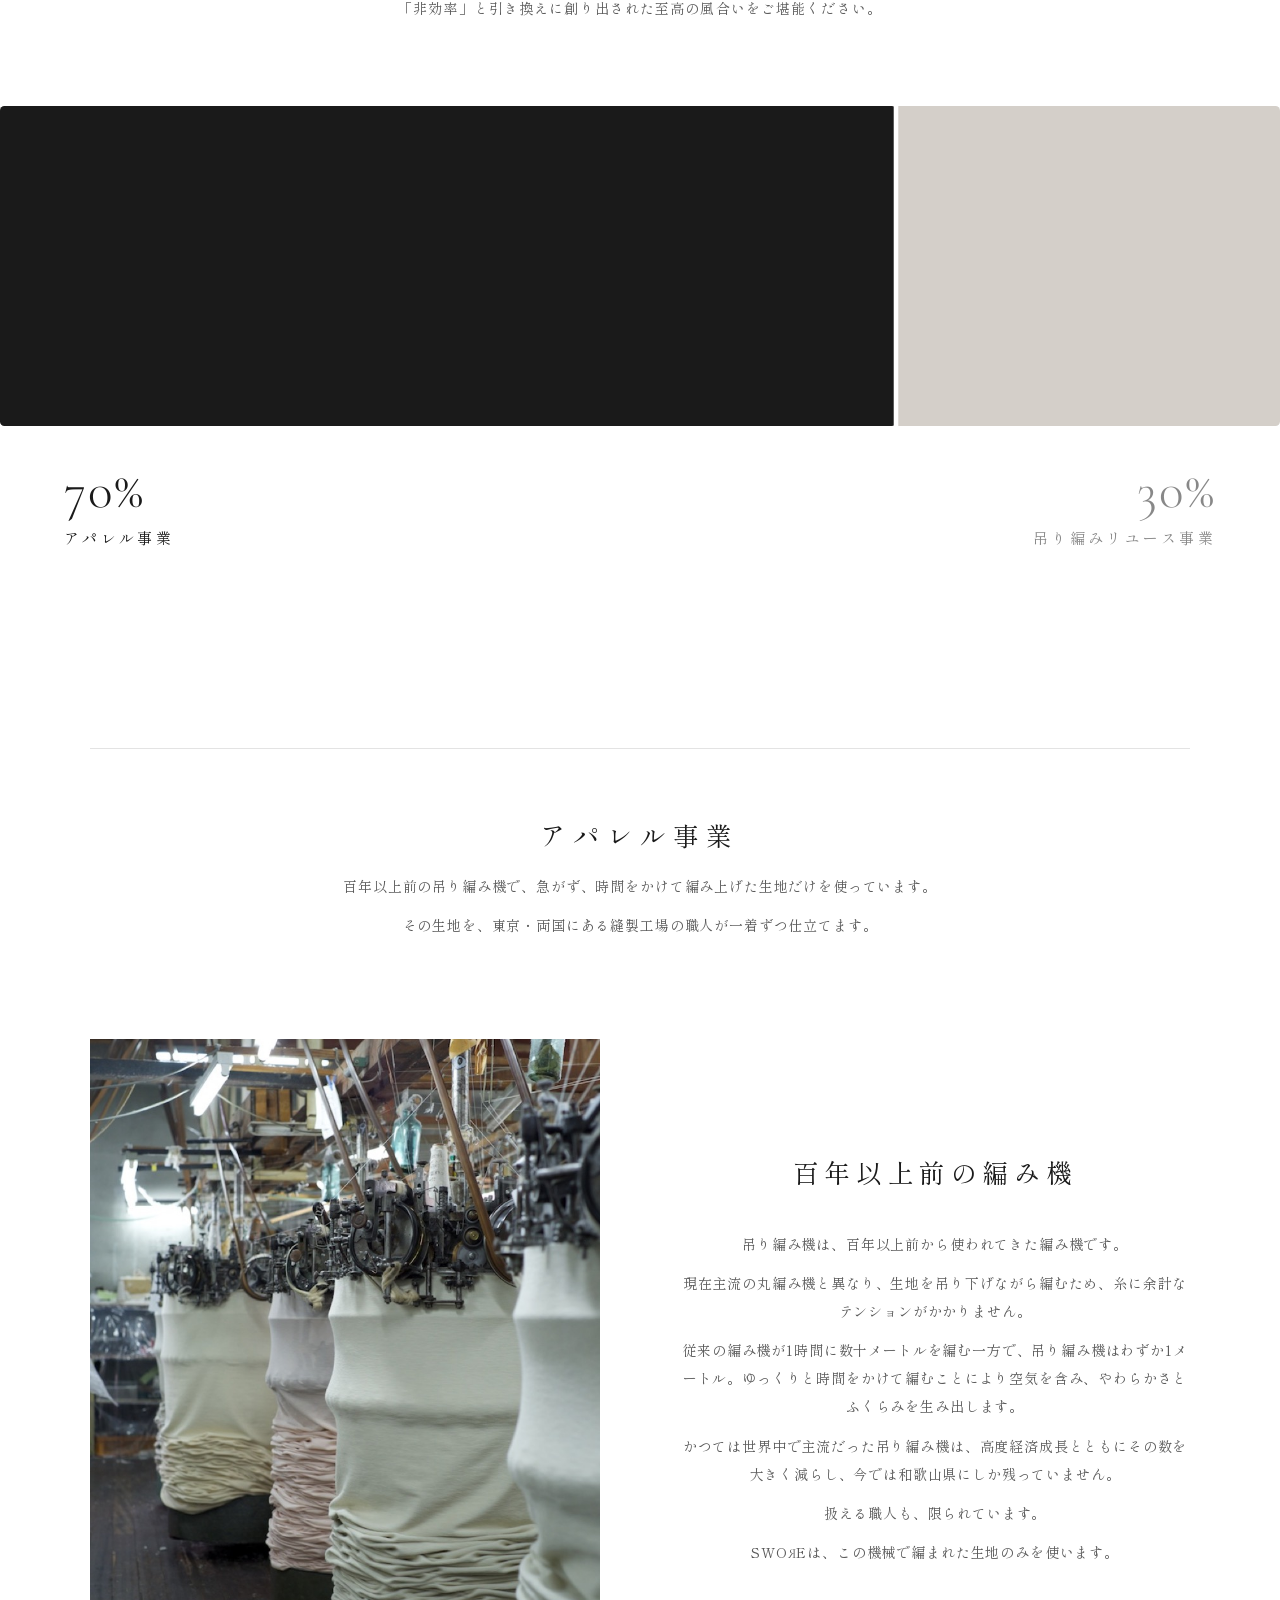
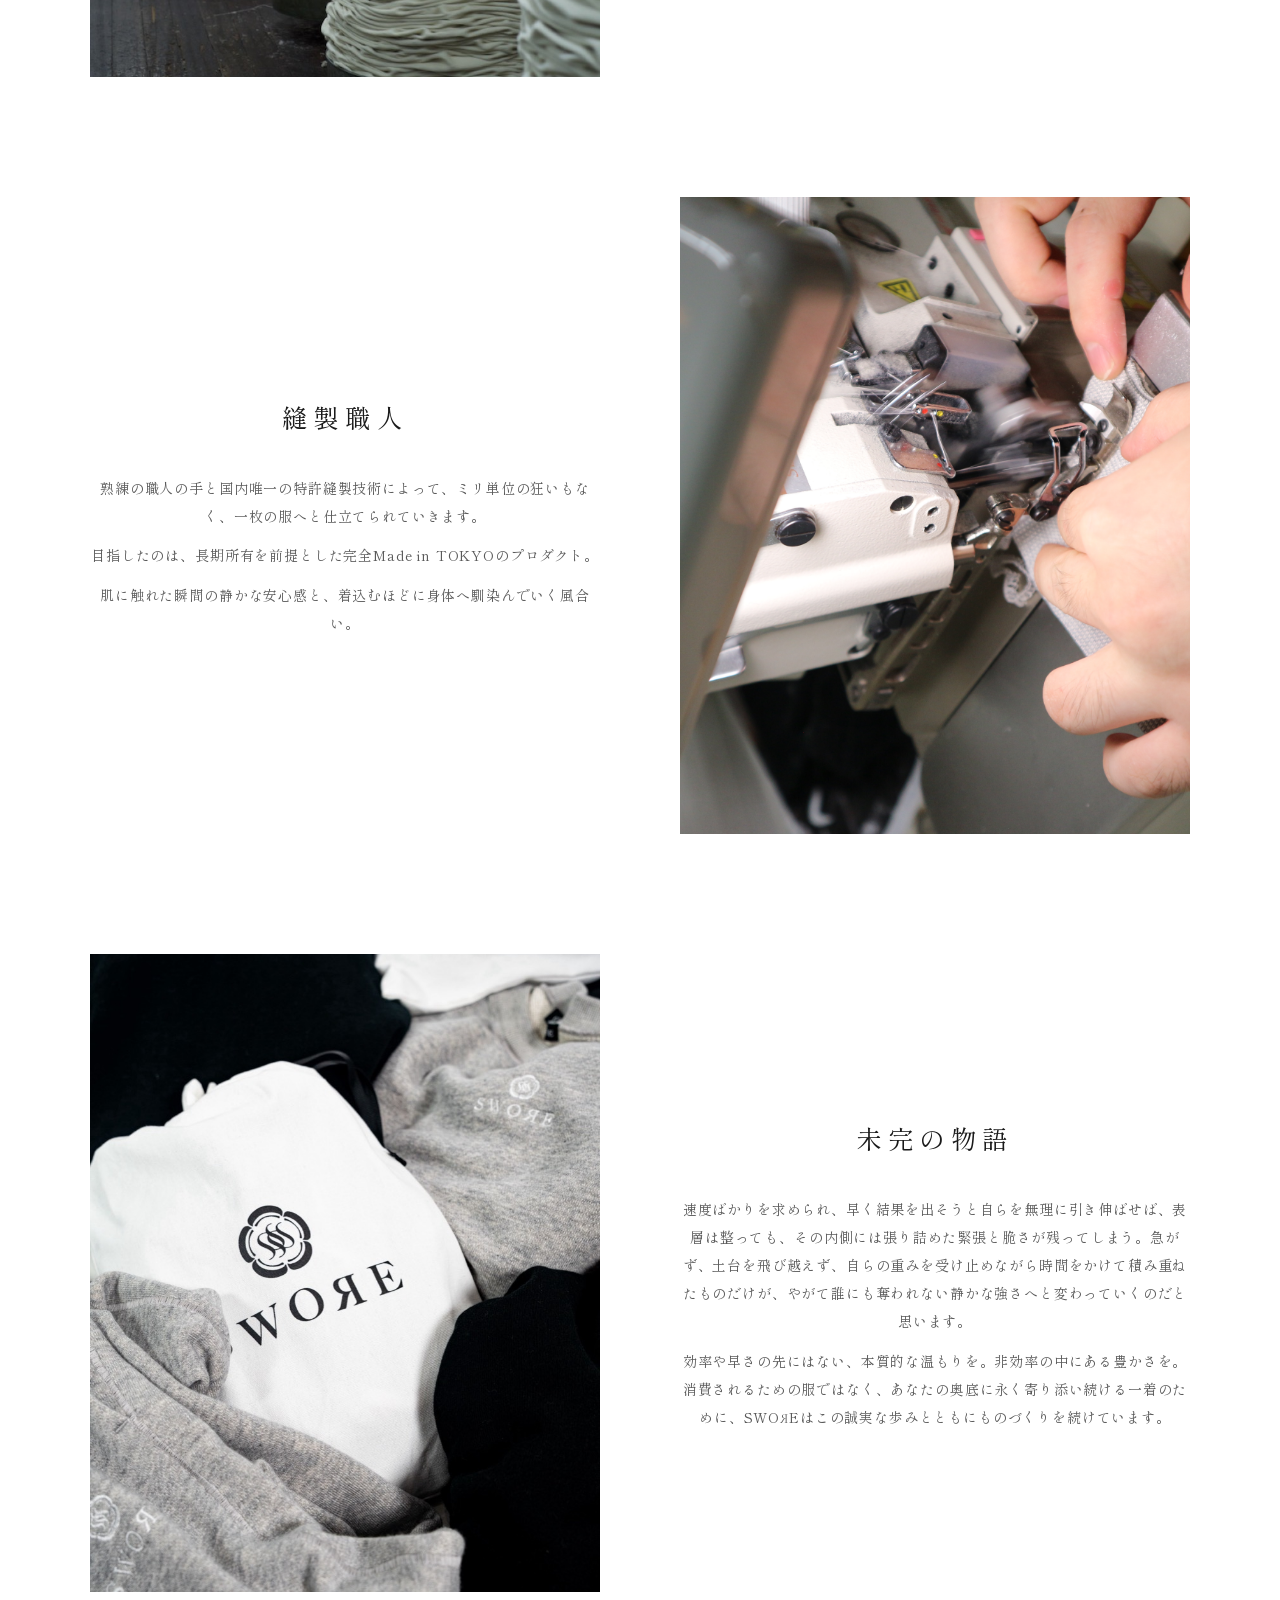
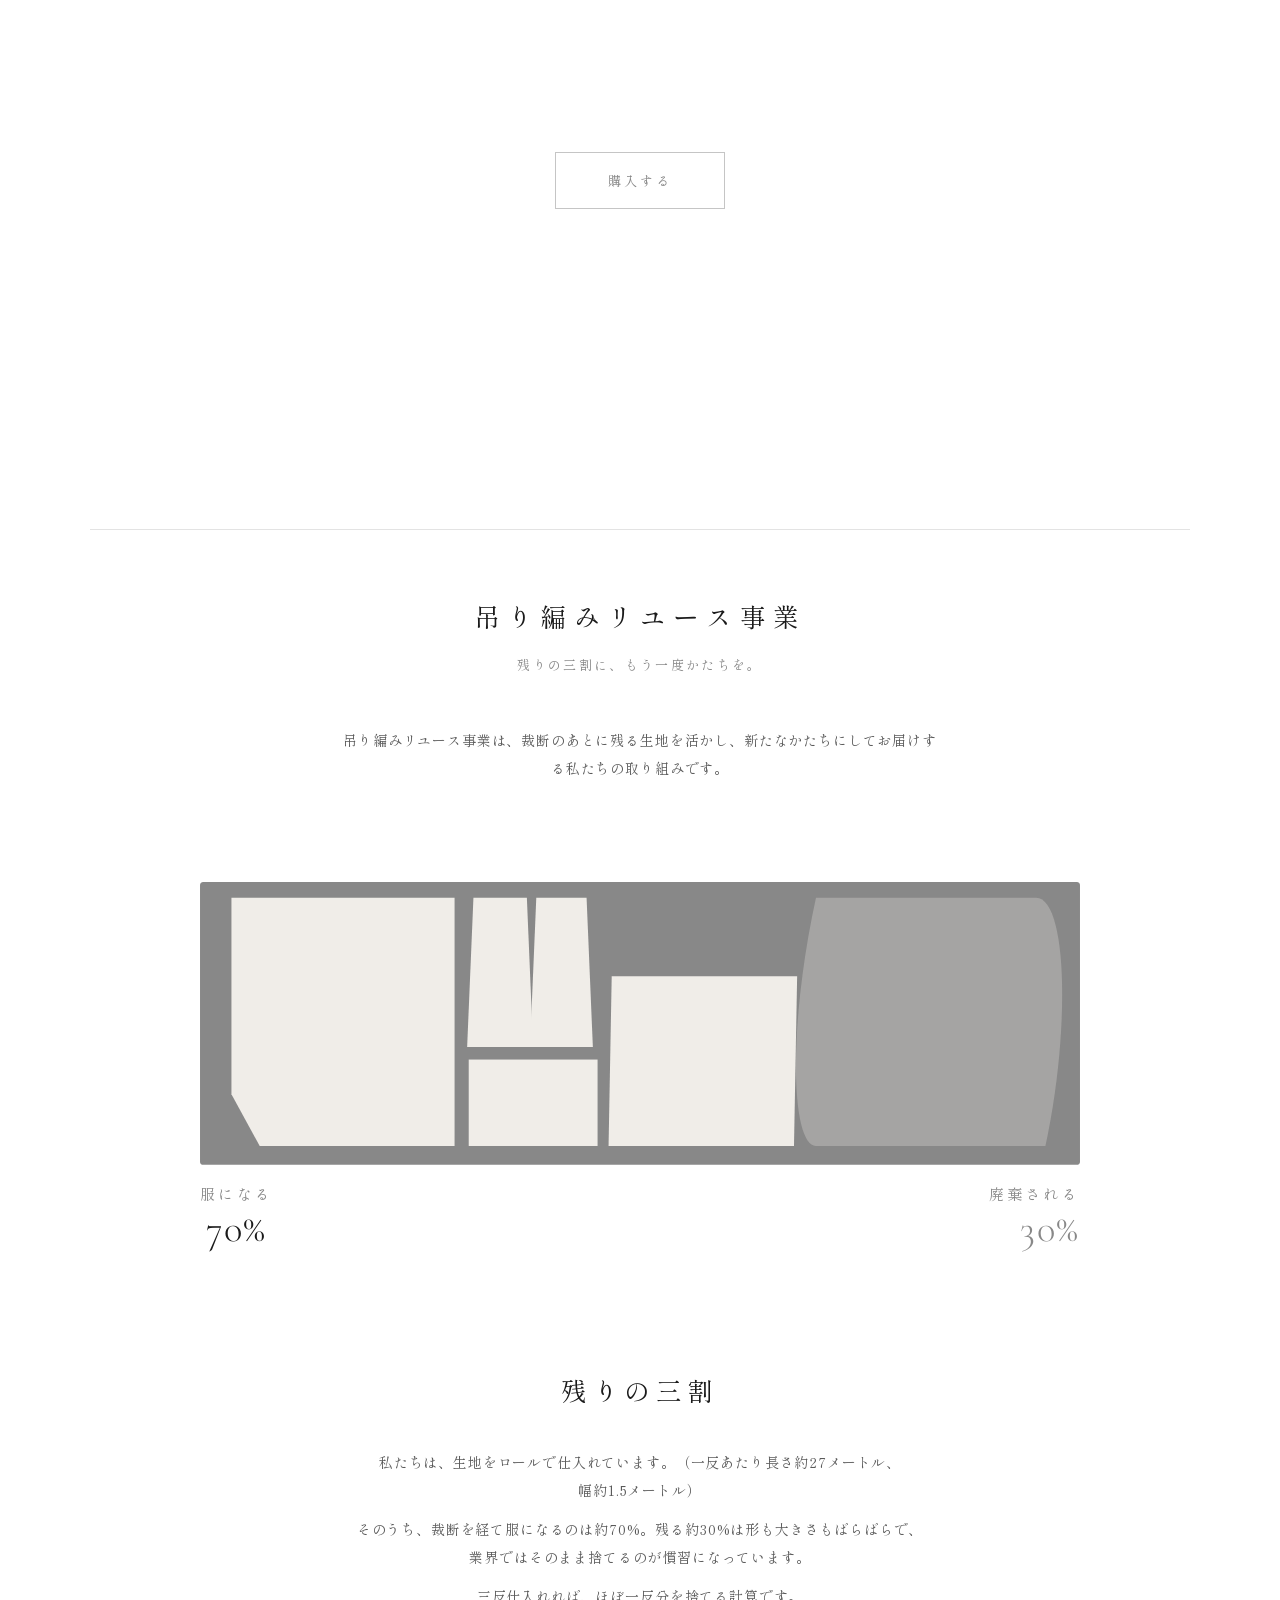
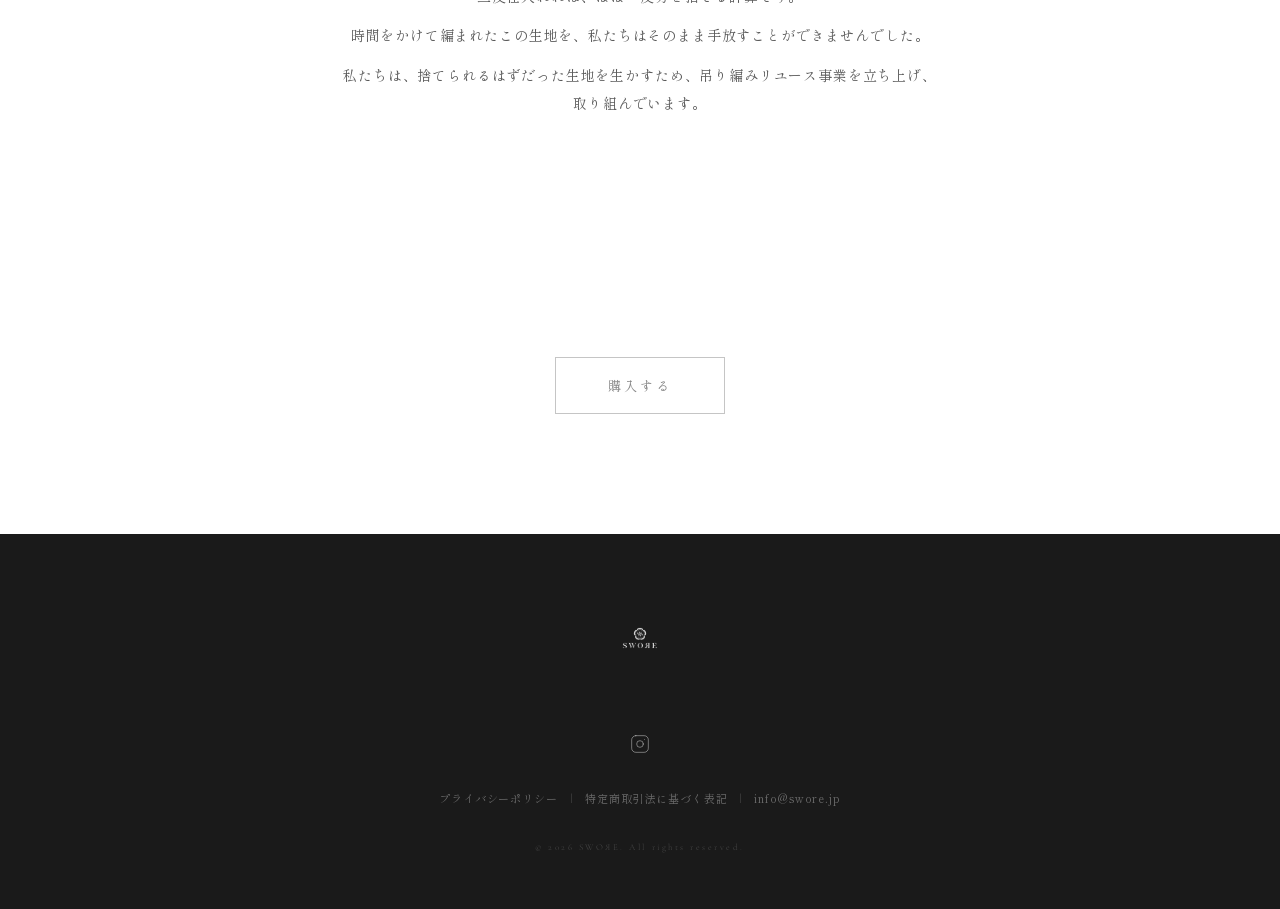
==== commit 95f20cbb: "Add intro text above bar chart in overview section Heading: 伝統には、理由がある。 Body: loopwheel machine 50cm" ====
--- a/index.html
+++ b/index.html
@@ -26,7 +26,7 @@
   <link rel="icon" type="image/png" sizes="32x32" href="favicon.png">
   <link rel="icon" type="image/png" href="assets/images/favicon.png">
   <link rel="apple-touch-icon" href="assets/images/apple-touch-icon.png">
-  <link rel="stylesheet" href="assets/css/style.css?v=23">
+  <link rel="stylesheet" href="assets/css/style.css?v=24">
 </head>
 <body>
 
@@ -78,6 +78,12 @@
 
 <!-- ==================== OVERVIEW ==================== -->
 <div class="overview-wrap" id="overview">
+
+  <div class="overview-intro fade-in">
+    <h2 class="overview-intro-heading" data-en="Tradition has its reasons.">伝統には、理由がある。</h2>
+    <p class="overview-intro-body" data-en="Fabric woven on a loopwheel machine produces just 50 cm per hour.&lt;br&gt;That inefficiency is what allows the yarn to knit in a relaxed state, always holding air.&lt;br&gt;Because the finished fabric is never forced onto a roll, washing it only deepens the softness unique to loopwheel knit.&lt;br&gt;Please savour the supreme texture born in exchange for inefficiency.">「吊り編み機」によって編まれたこの生地は1時間に50cm程しか生産できません。<br>生産効率が低い分、糸が常に空気を含みながらリラックスした状態で編み上がり、編み上がった生地も強制的に巻き取らないため、洗いこむほどに吊りニット独特の柔らかさを実感できます。<br>「非効率」と引き換えに創り出された至高の風合いをご堪能ください。</p>
+  </div>
+
   <div class="biz-tan-wrap fade-in">
     <svg class="biz-tan-svg" viewBox="0 0 560 140" xmlns="http://www.w3.org/2000/svg" aria-hidden="true" focusable="false">
       <rect x="0" y="0" width="560" height="140" fill="#D4CFC9" rx="2"/>
--- a/assets/css/style.css
+++ b/assets/css/style.css
@@ -512,7 +512,34 @@
   display: flex;
   flex-direction: column;
   justify-content: center;
+  gap: 80px;
   padding: 120px 0;
+}
+
+.overview-intro {
+  max-width: 600px;
+  margin: 0 auto;
+  padding: 0 48px;
+  text-align: center;
+}
+
+.overview-intro-heading {
+  font-family: var(--serif-ja);
+  font-size: clamp(20px, 2.4vw, 30px);
+  font-weight: 400;
+  letter-spacing: 0.28em;
+  color: var(--ink);
+  margin-bottom: 36px;
+  line-height: 1.7;
+}
+
+.overview-intro-body {
+  font-family: var(--serif-ja);
+  font-size: 14px;
+  font-weight: 400;
+  letter-spacing: 0.08em;
+  line-height: 2.4;
+  color: #595959;
 }
 
 /* セクション共通 */
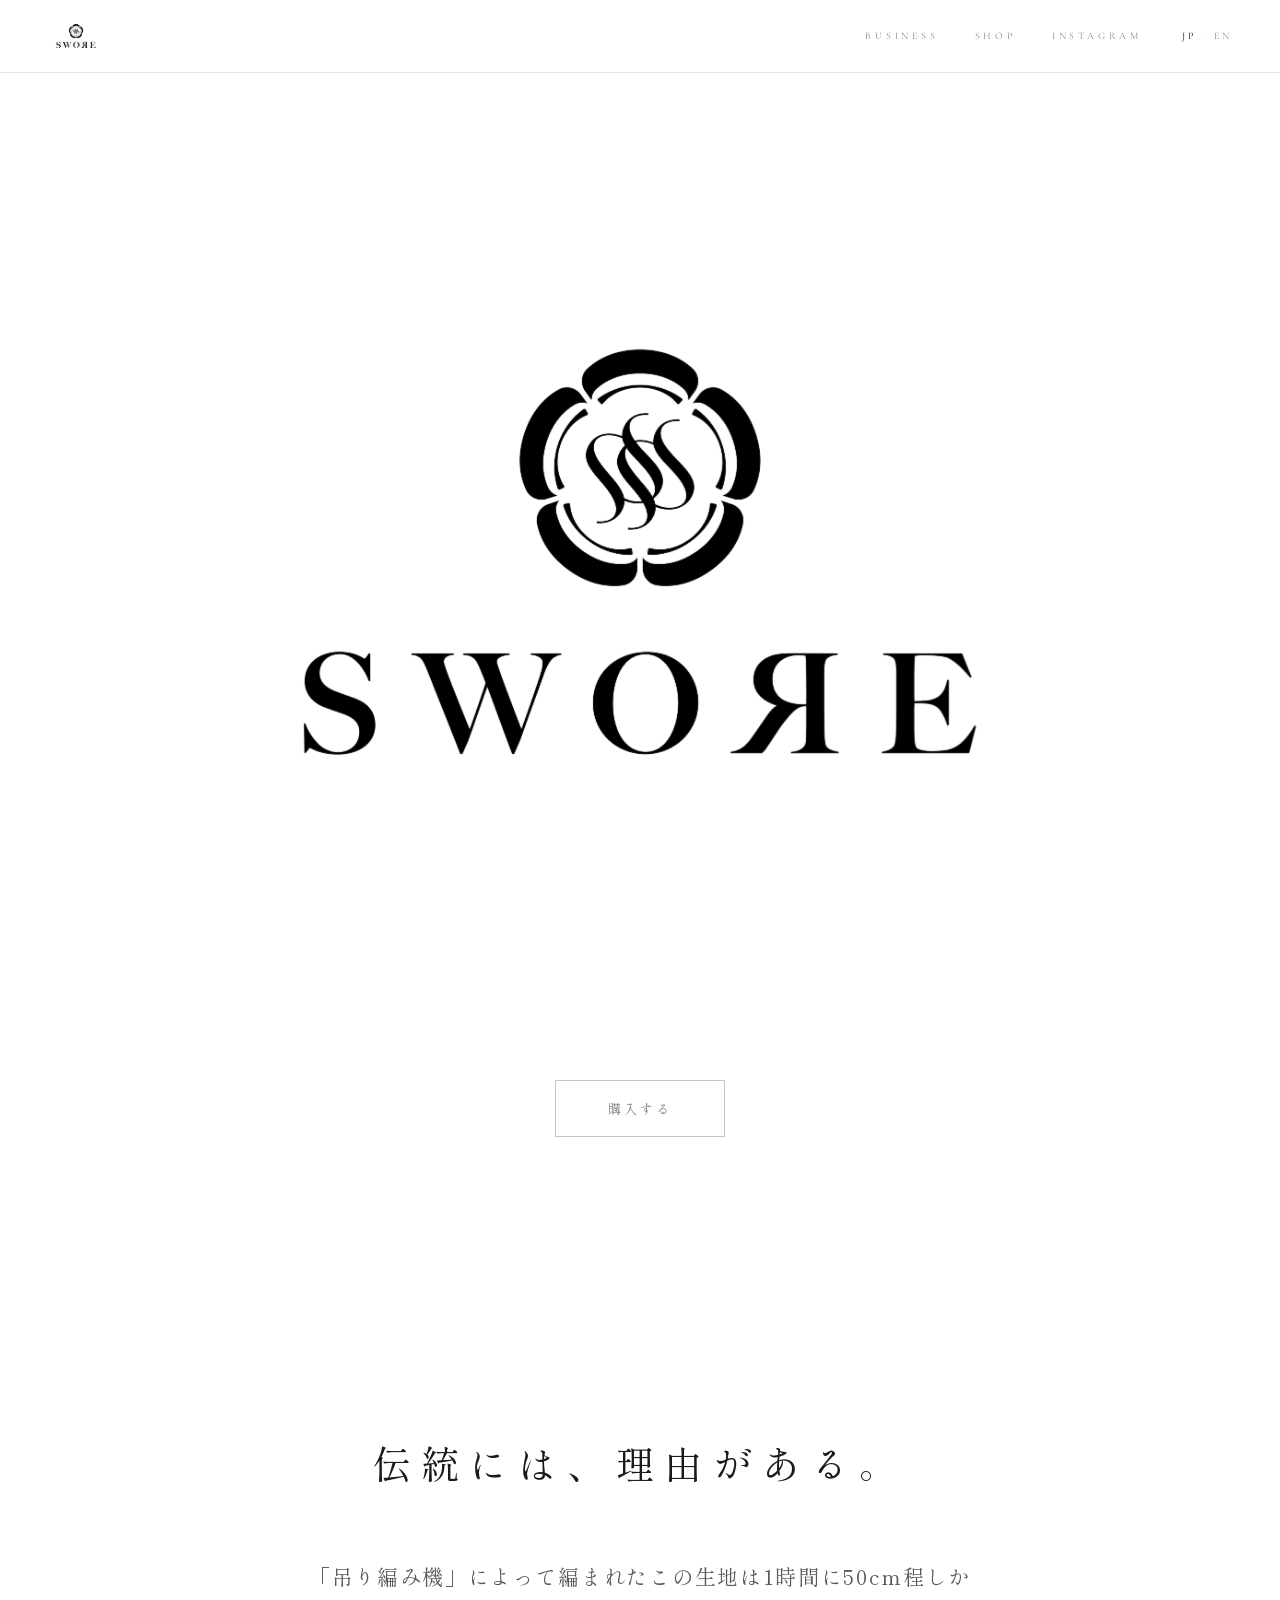
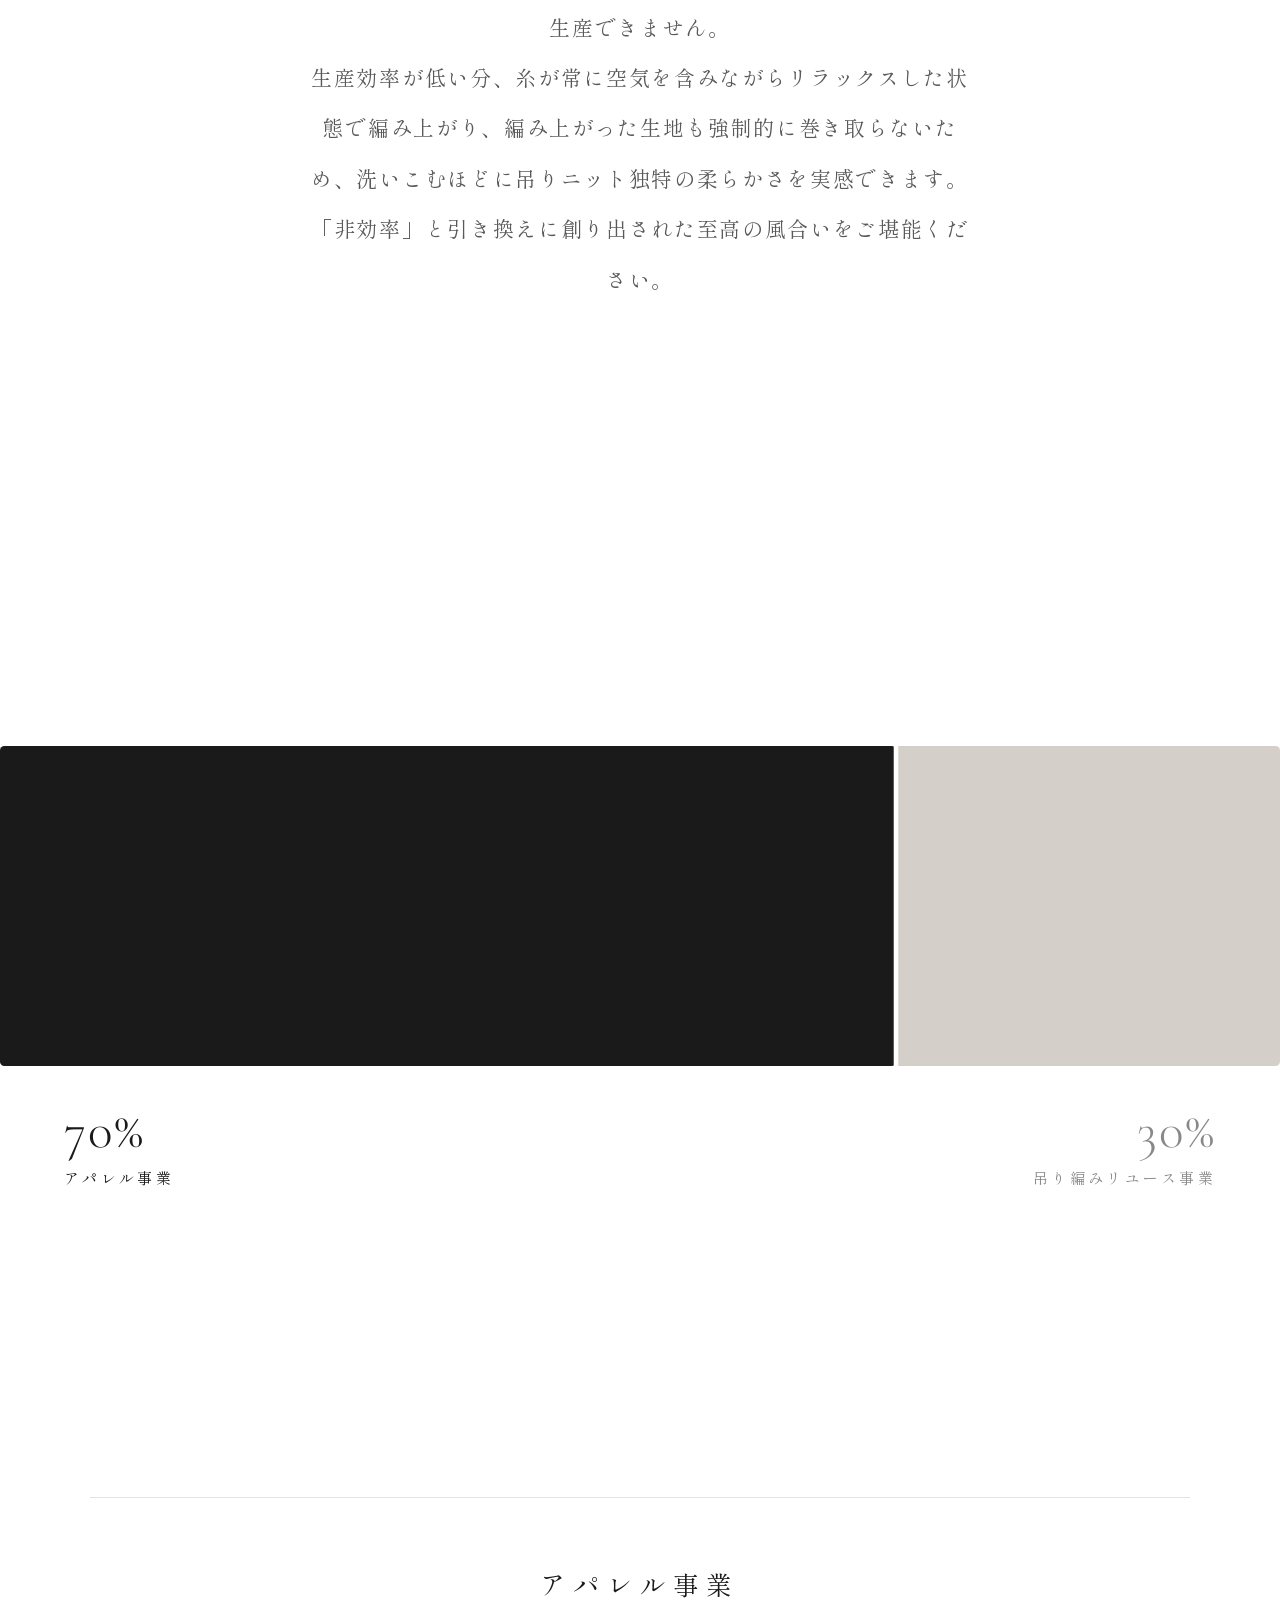
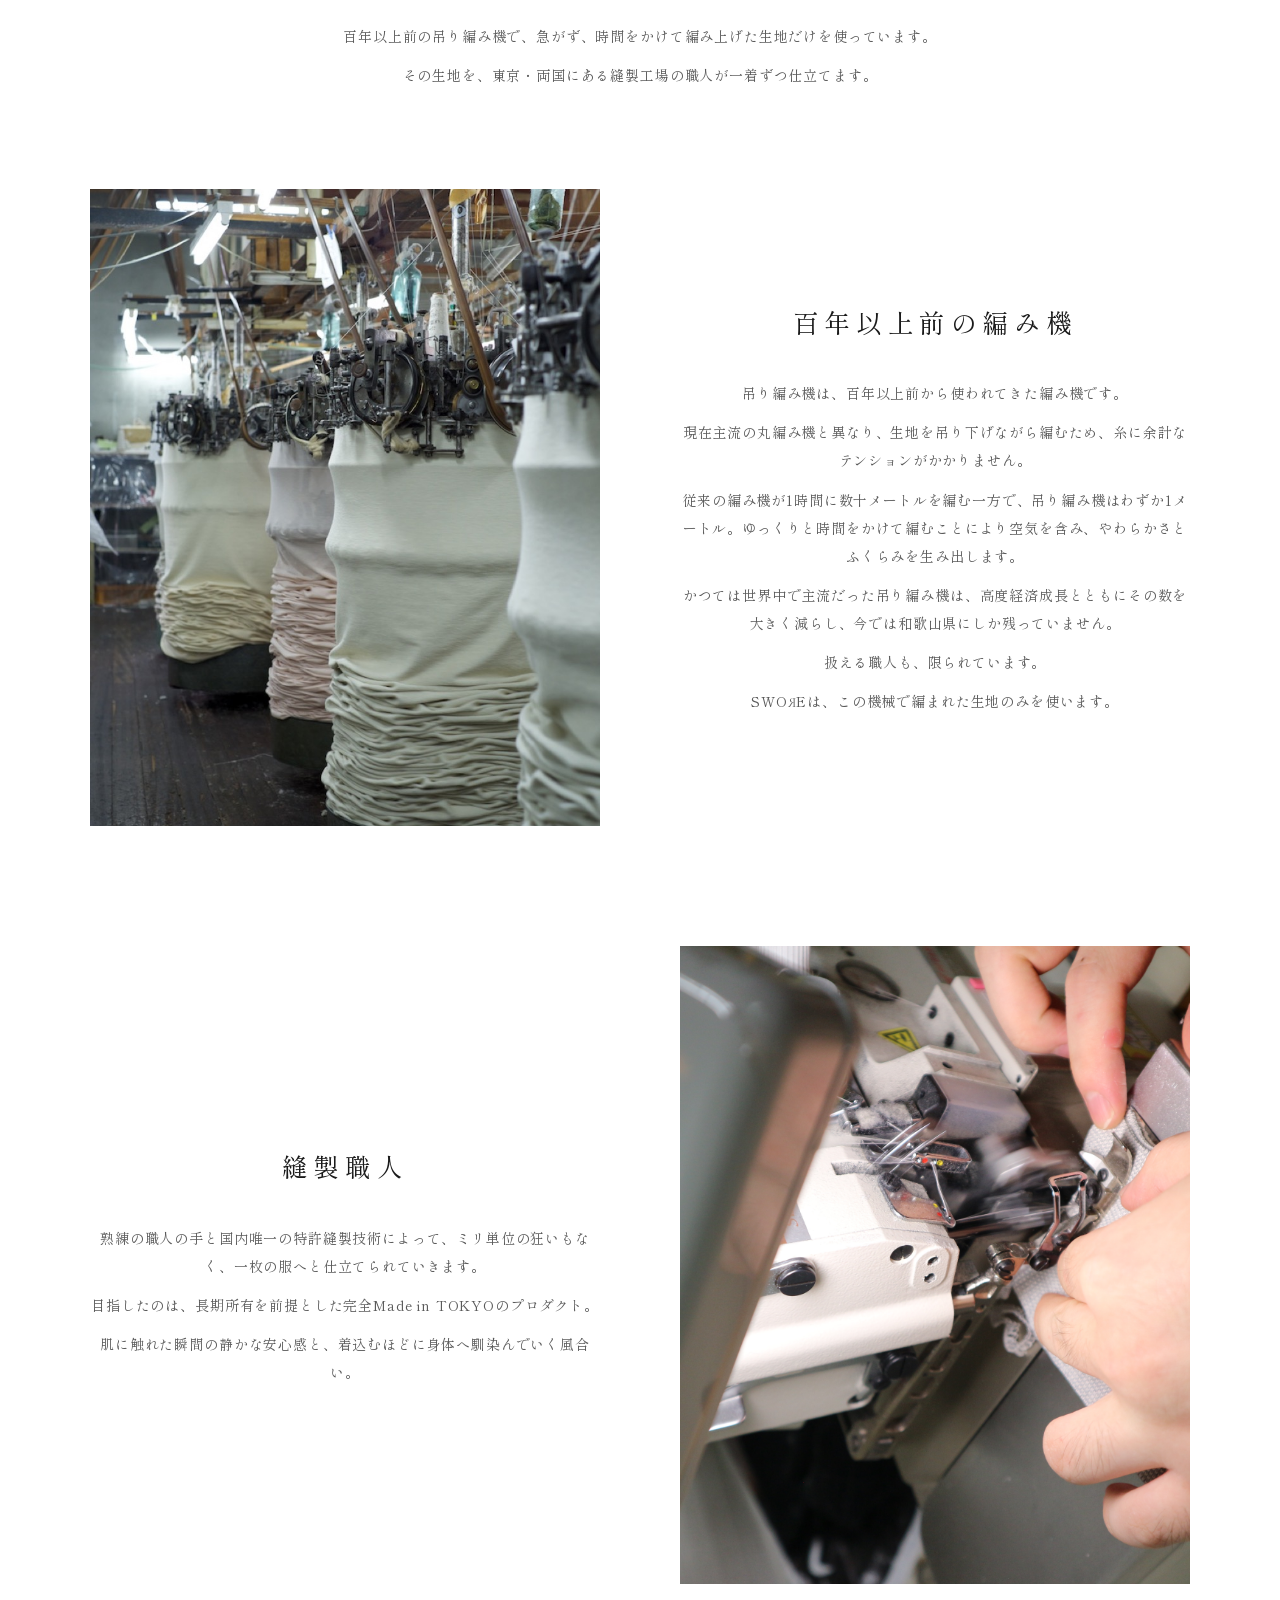
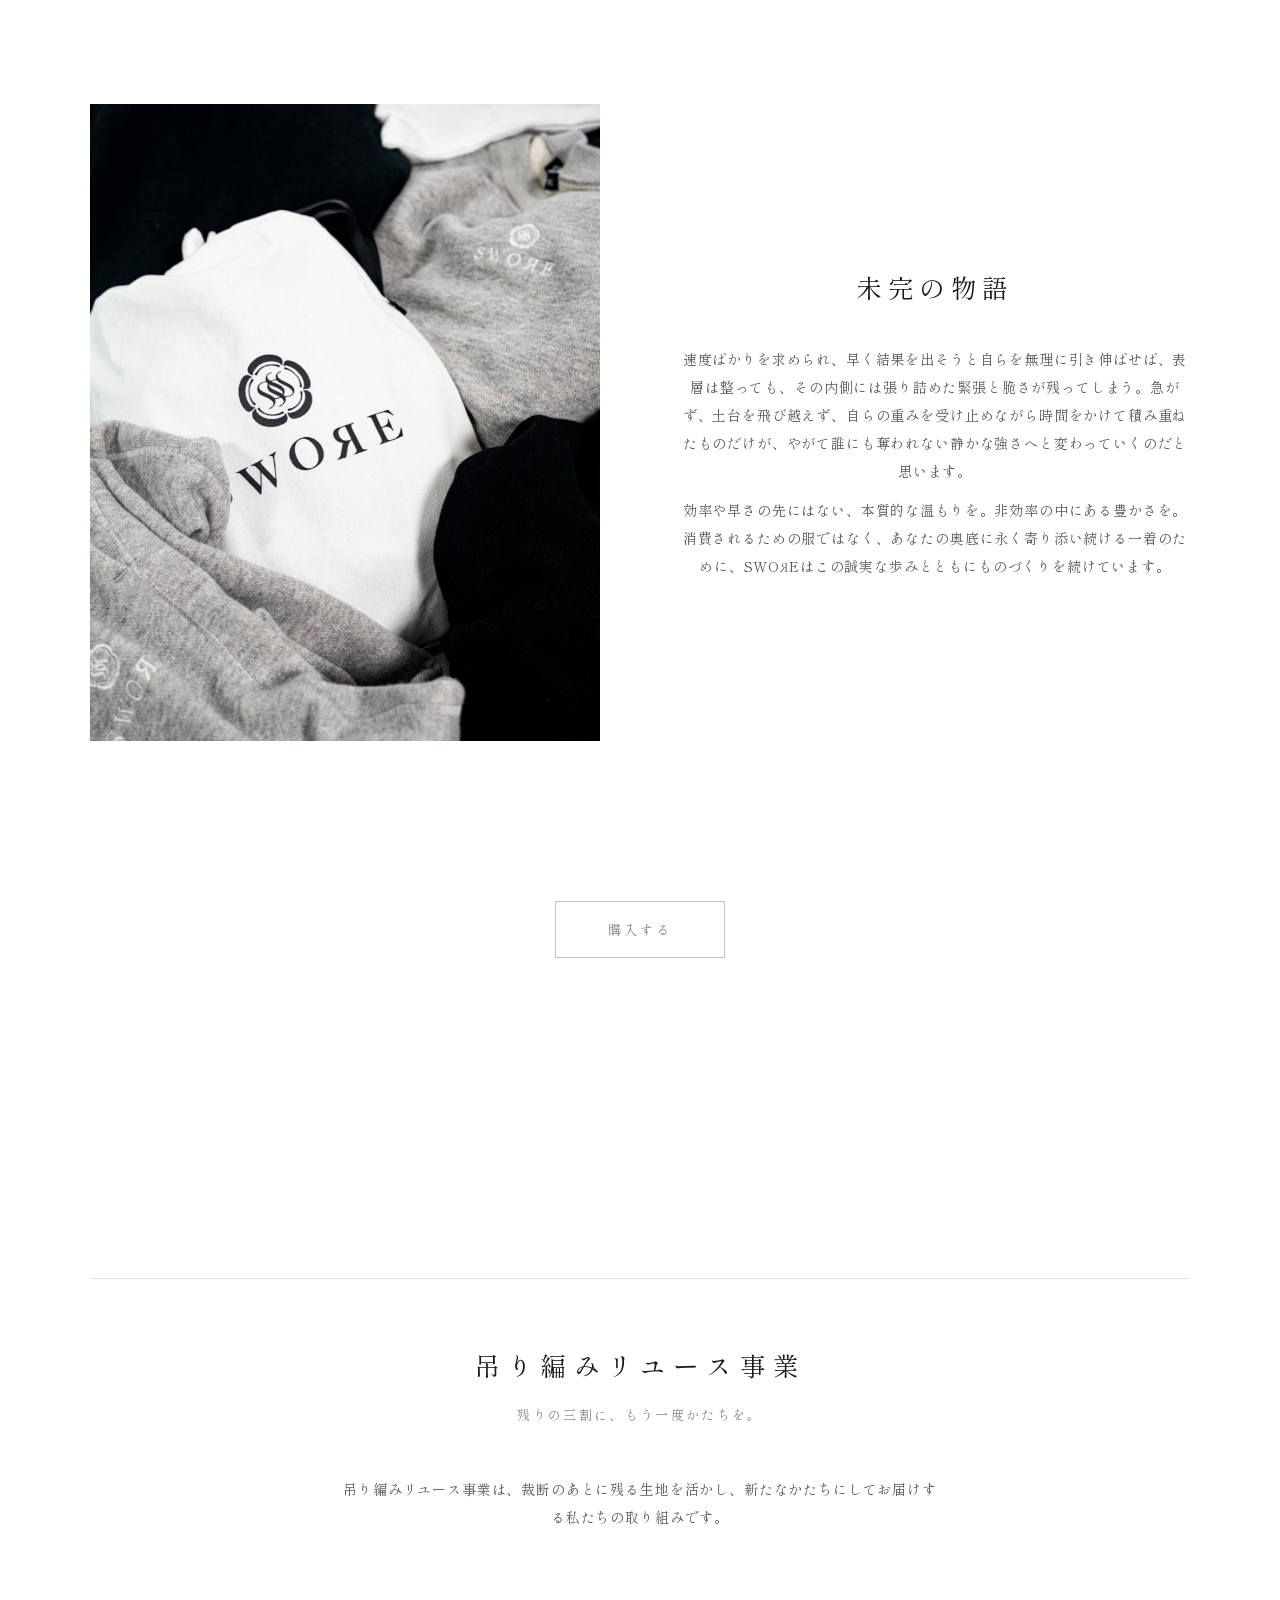
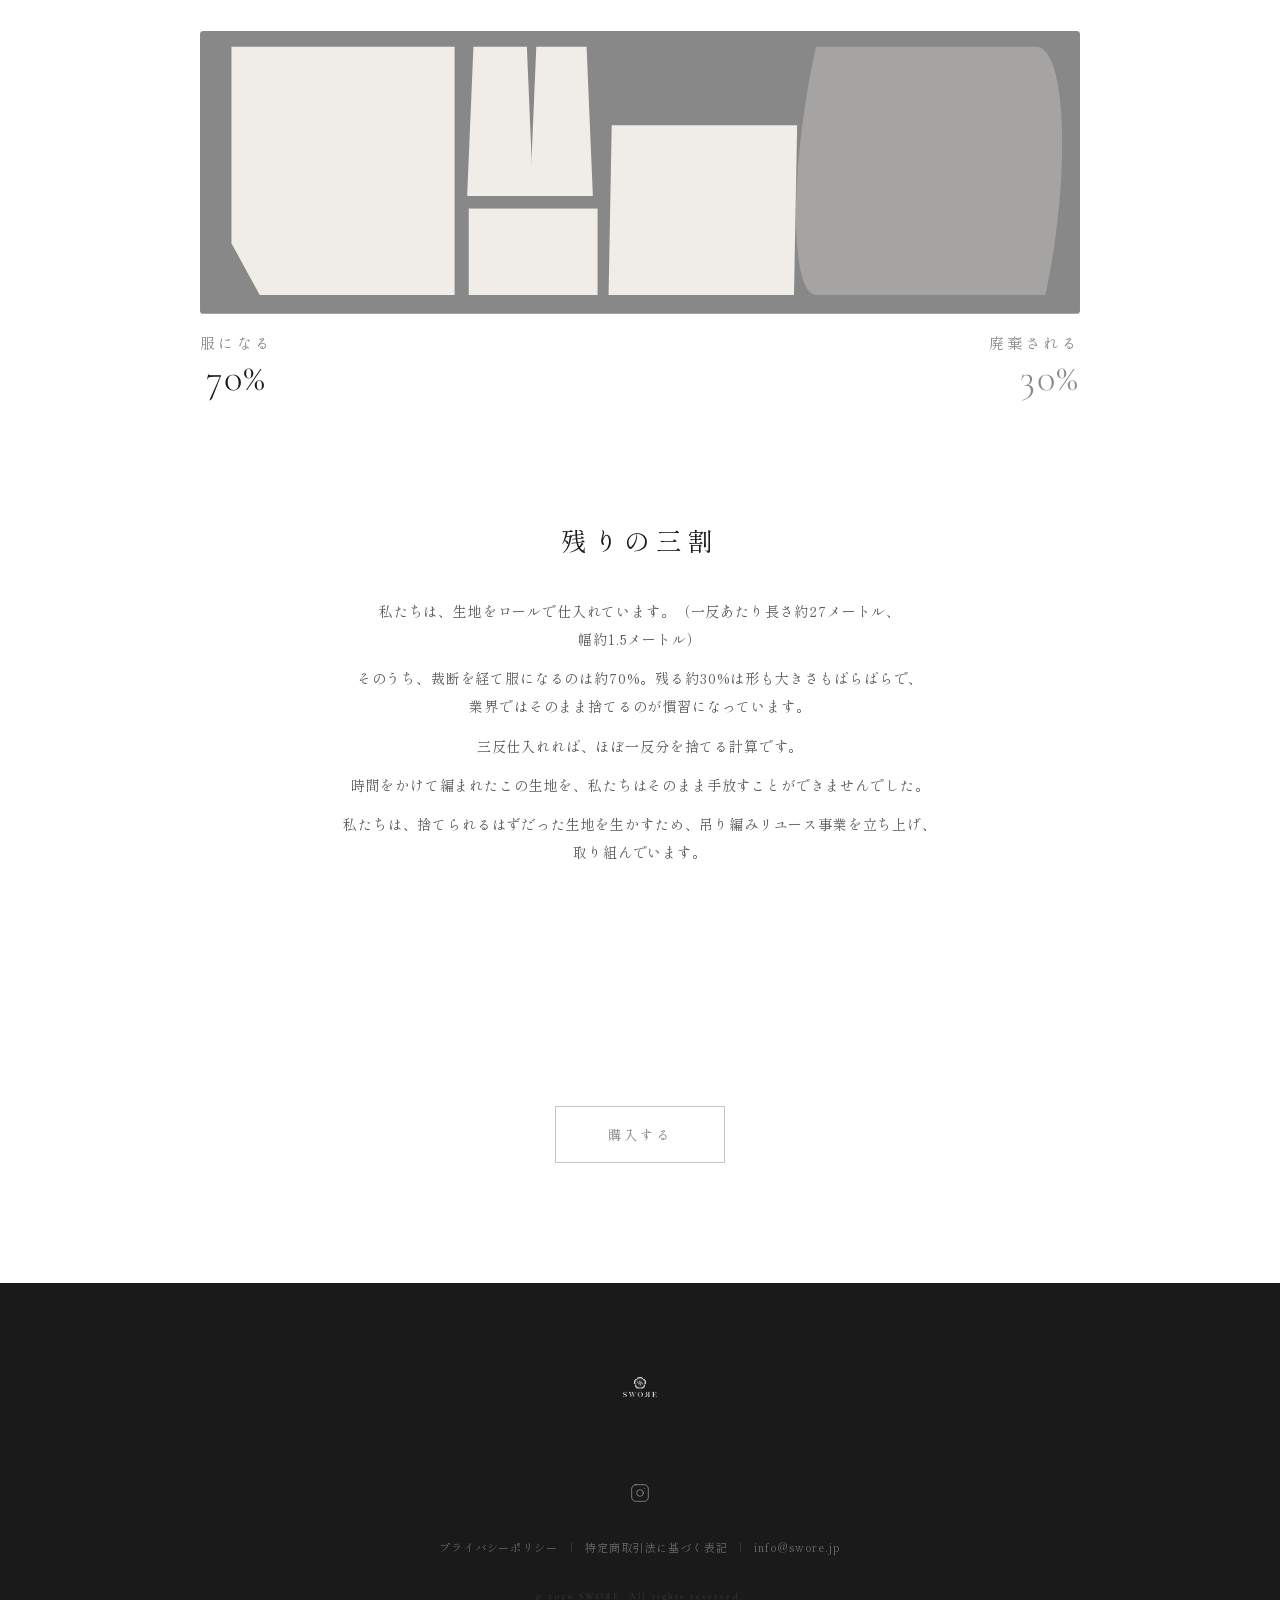
==== commit 3c44ce25: "Split overview into two full-viewport sections; scale intro text 1.5x - overview-intro-section: min-" ====
--- a/index.html
+++ b/index.html
@@ -26,7 +26,7 @@
   <link rel="icon" type="image/png" sizes="32x32" href="favicon.png">
   <link rel="icon" type="image/png" href="assets/images/favicon.png">
   <link rel="apple-touch-icon" href="assets/images/apple-touch-icon.png">
-  <link rel="stylesheet" href="assets/css/style.css?v=24">
+  <link rel="stylesheet" href="assets/css/style.css?v=25">
 </head>
 <body>
 
@@ -76,14 +76,16 @@
 </section>
 
 
-<!-- ==================== OVERVIEW ==================== -->
-<div class="overview-wrap" id="overview">
-
+<!-- ==================== OVERVIEW: INTRO ==================== -->
+<div class="overview-intro-section" id="overview">
   <div class="overview-intro fade-in">
     <h2 class="overview-intro-heading" data-en="Tradition has its reasons.">伝統には、理由がある。</h2>
     <p class="overview-intro-body" data-en="Fabric woven on a loopwheel machine produces just 50 cm per hour.&lt;br&gt;That inefficiency is what allows the yarn to knit in a relaxed state, always holding air.&lt;br&gt;Because the finished fabric is never forced onto a roll, washing it only deepens the softness unique to loopwheel knit.&lt;br&gt;Please savour the supreme texture born in exchange for inefficiency.">「吊り編み機」によって編まれたこの生地は1時間に50cm程しか生産できません。<br>生産効率が低い分、糸が常に空気を含みながらリラックスした状態で編み上がり、編み上がった生地も強制的に巻き取らないため、洗いこむほどに吊りニット独特の柔らかさを実感できます。<br>「非効率」と引き換えに創り出された至高の風合いをご堪能ください。</p>
   </div>
-
+</div>
+
+<!-- ==================== OVERVIEW: BAR ==================== -->
+<div class="overview-wrap">
   <div class="biz-tan-wrap fade-in">
     <svg class="biz-tan-svg" viewBox="0 0 560 140" xmlns="http://www.w3.org/2000/svg" aria-hidden="true" focusable="false">
       <rect x="0" y="0" width="560" height="140" fill="#D4CFC9" rx="2"/>
--- a/assets/css/style.css
+++ b/assets/css/style.css
@@ -506,40 +506,46 @@
    OVERVIEW / APPAREL / REUSE SECTIONS
 =================================================== */
 
-/* 全体図ラッパー（section外） */
-.overview-wrap {
+/* テキストセクション */
+.overview-intro-section {
   min-height: 100svh;
   display: flex;
-  flex-direction: column;
+  align-items: center;
   justify-content: center;
-  gap: 80px;
-  padding: 120px 0;
+  padding: 120px 48px;
 }
 
 .overview-intro {
-  max-width: 600px;
-  margin: 0 auto;
-  padding: 0 48px;
+  max-width: 680px;
   text-align: center;
 }
 
 .overview-intro-heading {
   font-family: var(--serif-ja);
-  font-size: clamp(20px, 2.4vw, 30px);
+  font-size: clamp(24px, 3vw, 42px);
   font-weight: 400;
   letter-spacing: 0.28em;
   color: var(--ink);
-  margin-bottom: 36px;
+  margin-bottom: 56px;
   line-height: 1.7;
 }
 
 .overview-intro-body {
   font-family: var(--serif-ja);
-  font-size: 14px;
+  font-size: 21px;
   font-weight: 400;
   letter-spacing: 0.08em;
   line-height: 2.4;
   color: #595959;
+}
+
+/* バーセクション */
+.overview-wrap {
+  min-height: 100svh;
+  display: flex;
+  flex-direction: column;
+  justify-content: center;
+  padding: 120px 0;
 }
 
 /* セクション共通 */
@@ -1366,6 +1372,8 @@
   .phil-cta { margin-top: 100px; }
 
   /* Overview / Apparel / Reuse */
+  .overview-intro-section { padding: 80px 28px; }
+  .overview-intro-body { font-size: 15px; }
   .overview-wrap { min-height: 100svh; padding: 80px 0; }
   #apparel { padding-top: 60px; }
   .biz-section-divider { margin-bottom: 48px; }
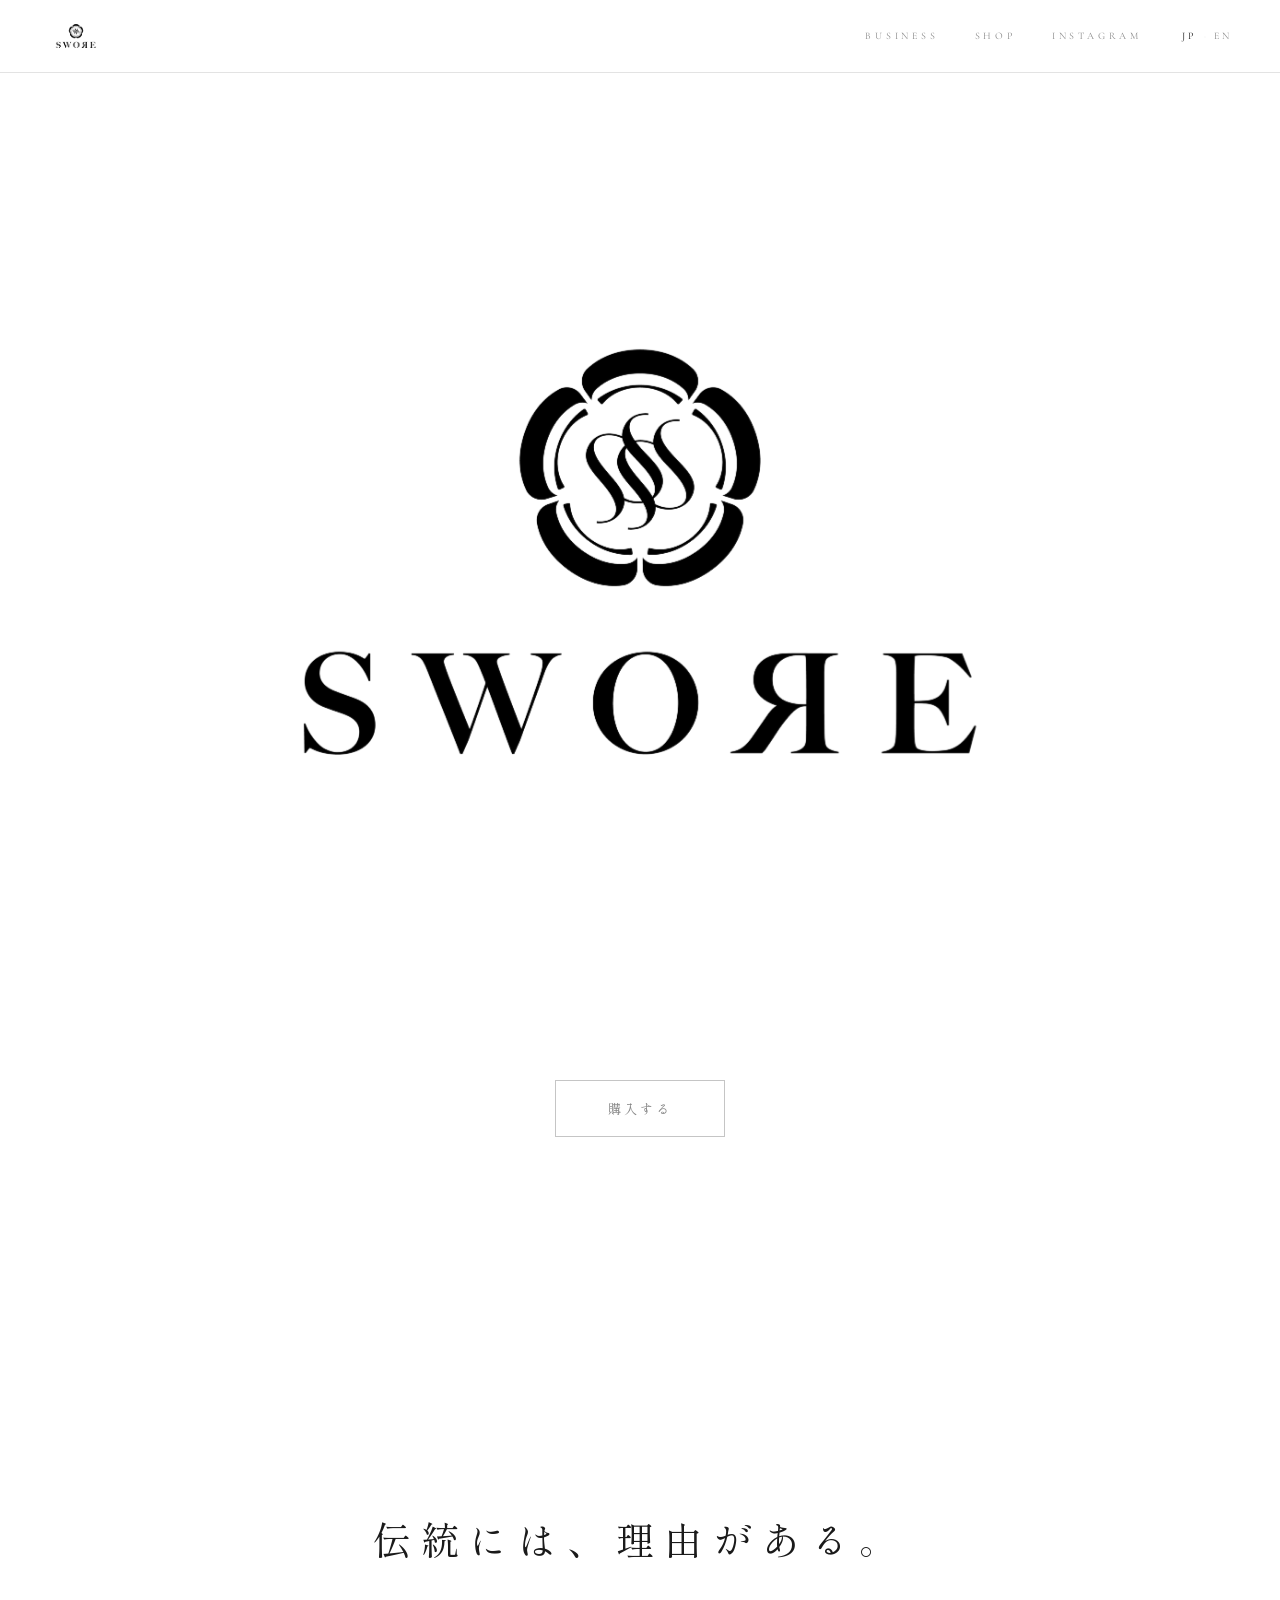
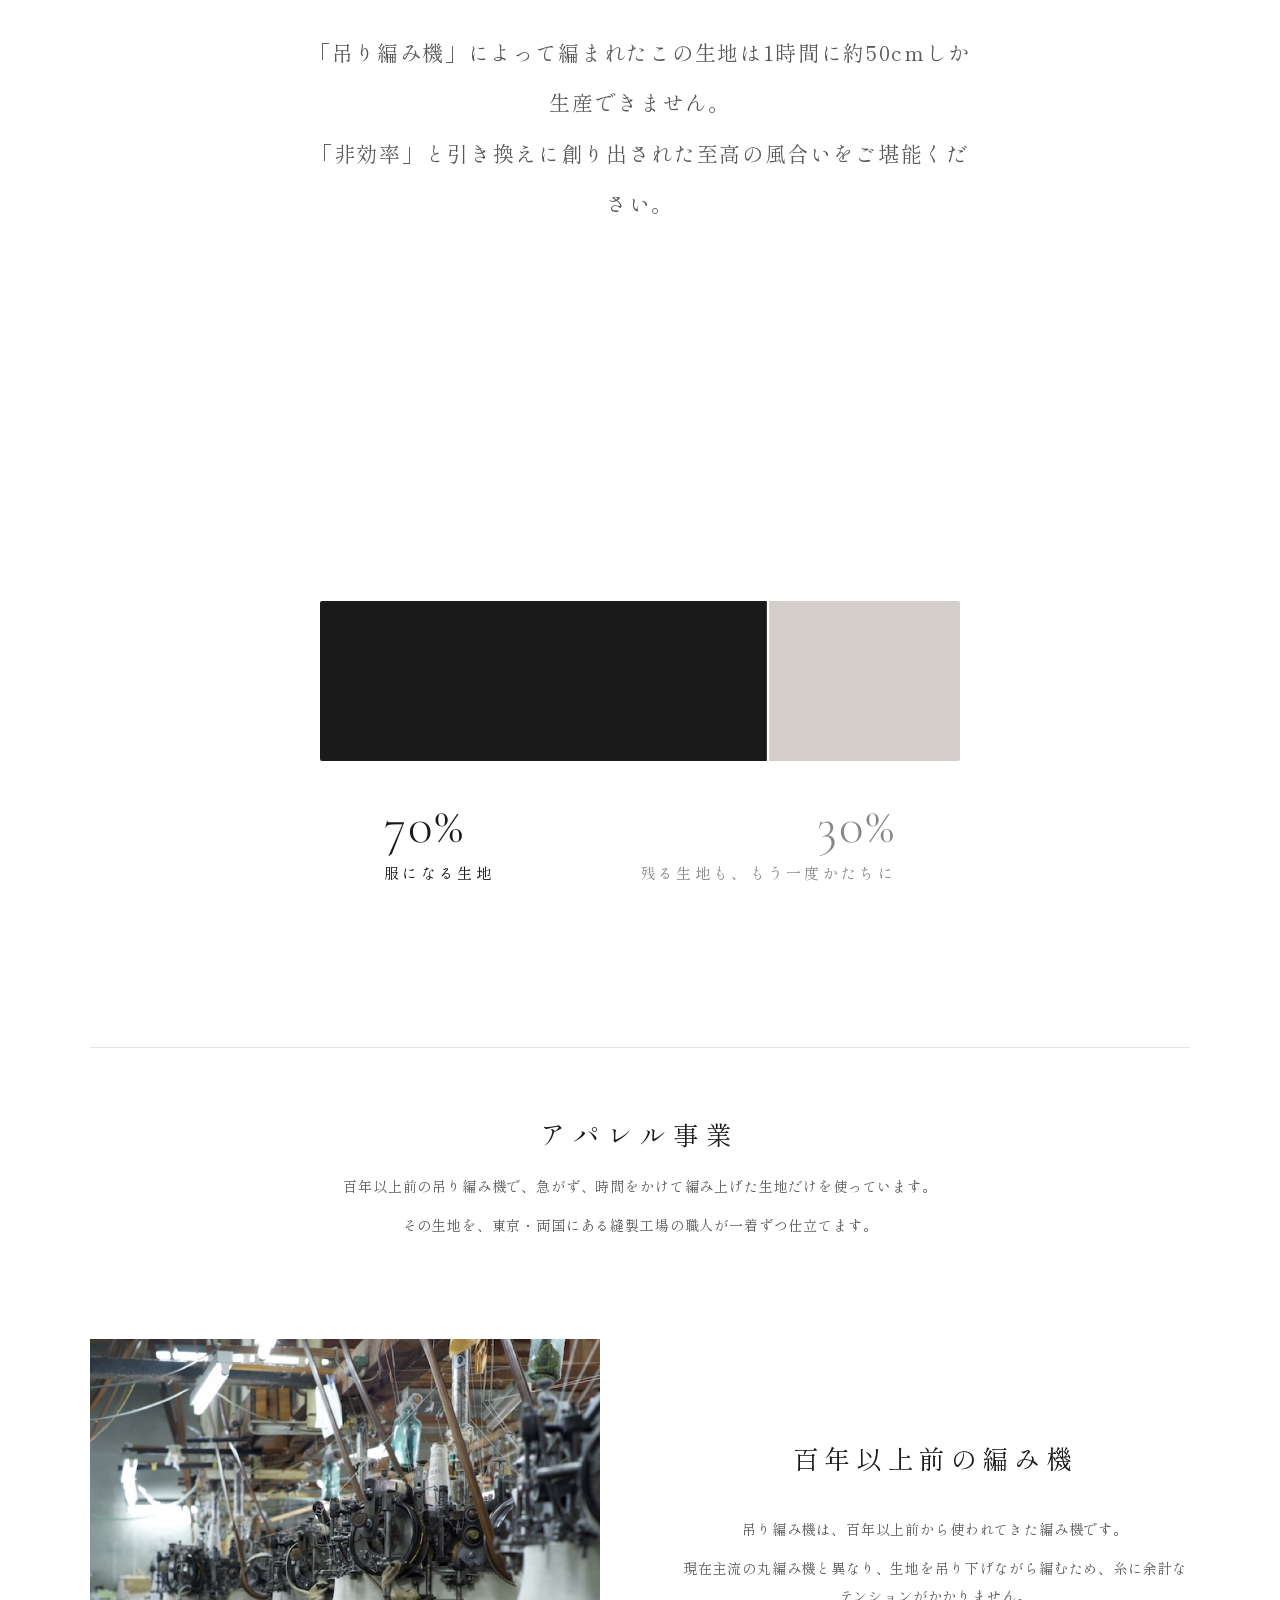
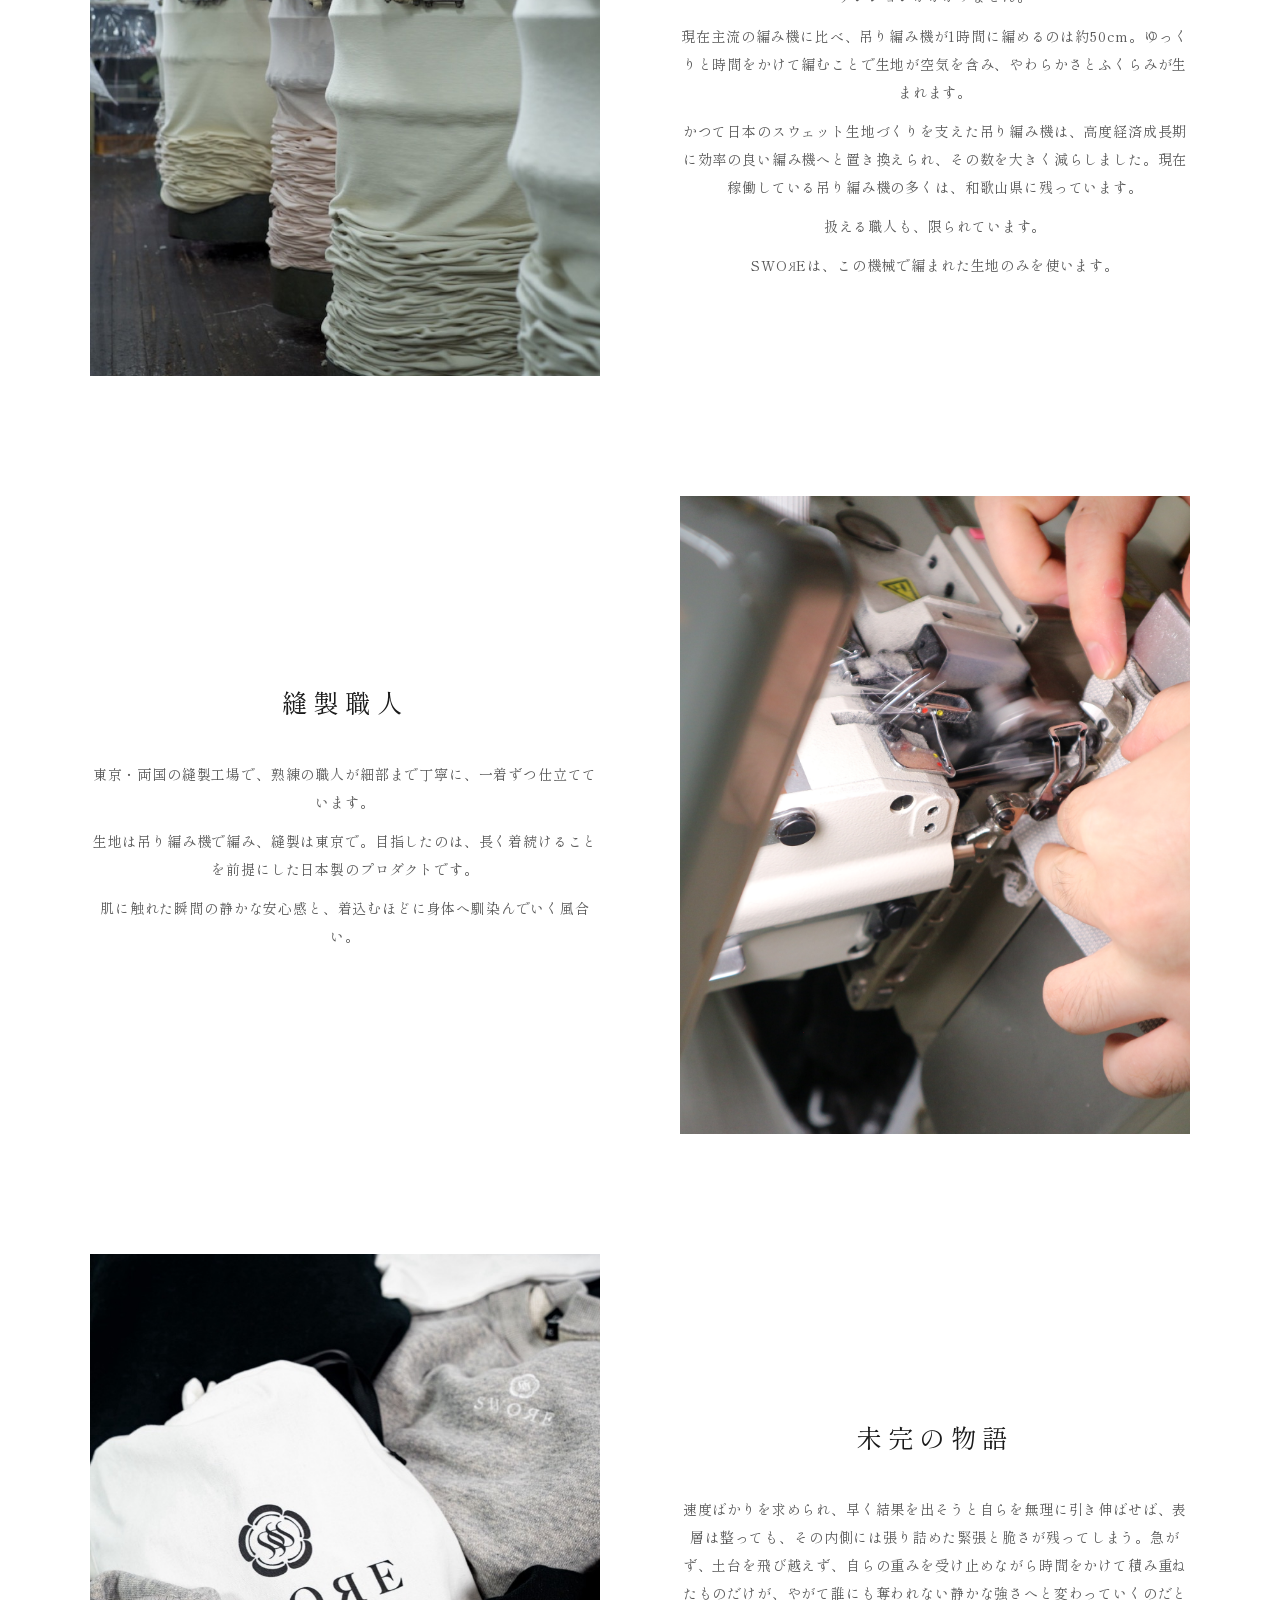
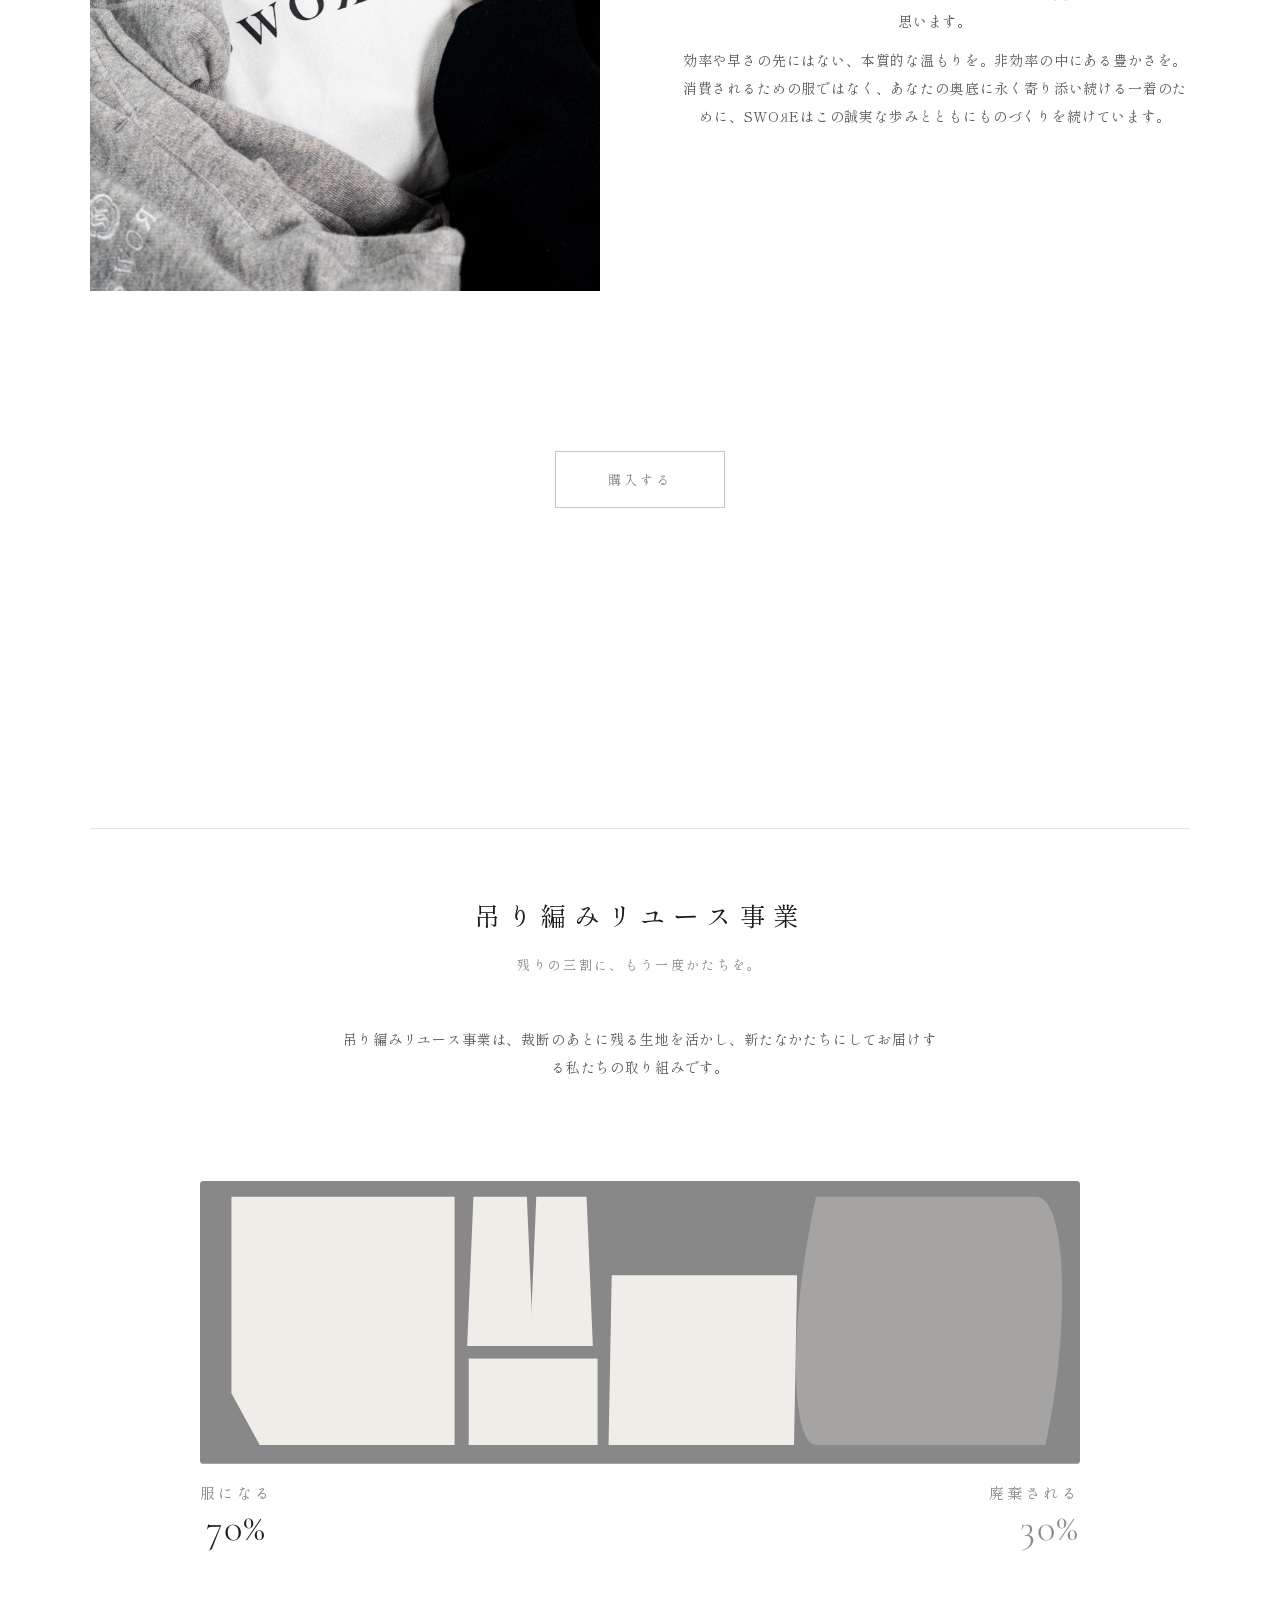
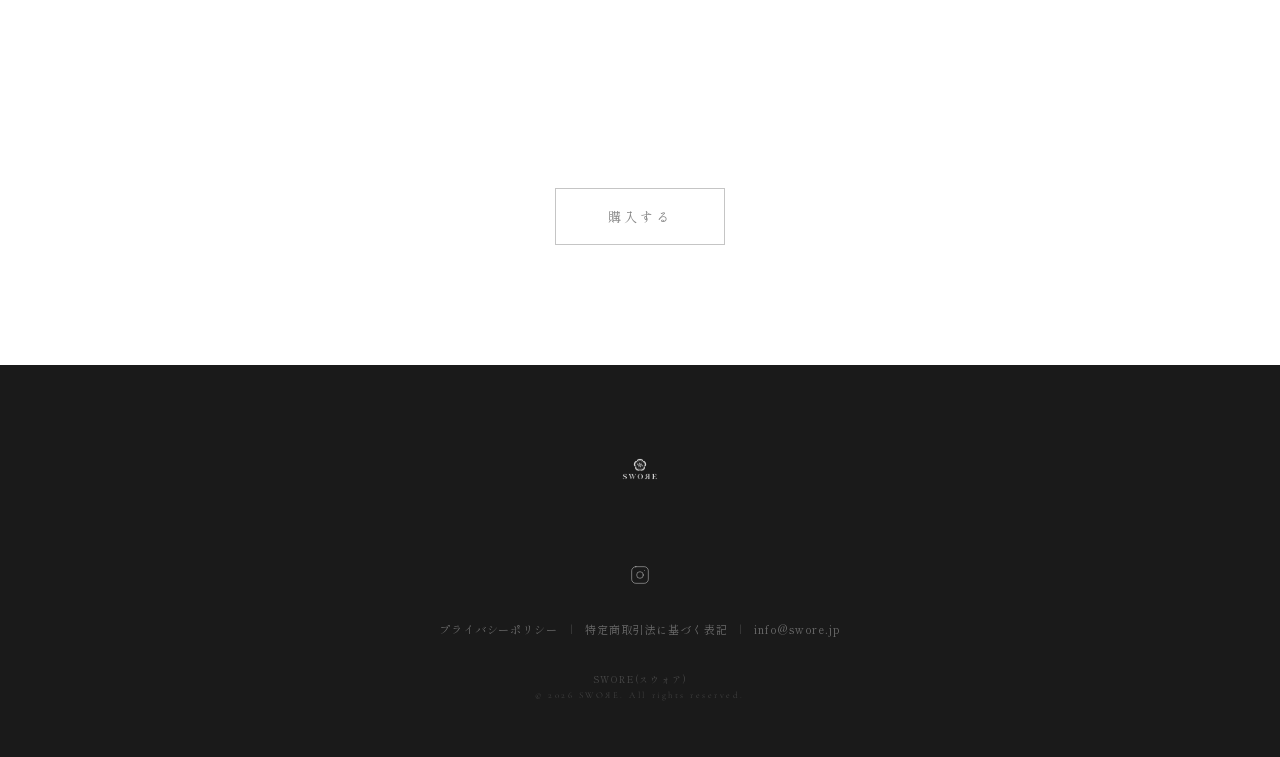
==== commit f54711ca: "Update copy, meta, bar chart, and remove waiting list references - Fix all meta titles/descriptions " ====
--- a/index.html
+++ b/index.html
@@ -3,20 +3,20 @@
 <head>
   <meta charset="UTF-8">
   <meta name="viewport" content="width=device-width, initial-scale=1.0">
-  <title>SWOЯE — 百年前の編み機で編む日本製スウェット</title>
-  <meta name="description" content="百年以上前の編み機で編んだ生地のみを使う日本製スウェット。生産数に限りがあるため、ウェイティングリスト登録者のみにご案内しています。">
+  <title>SWOЯE(SWORE)— 百年以上前の吊り編み機で編む日本製スウェット</title>
+  <meta name="description" content="百年以上前の吊り編み機で、1時間に約50cmだけ編まれる生地を使った日本製スウェット。東京・両国の職人が一着ずつ仕立てています。">
 
   <!-- Open Graph / OGP -->
   <meta property="og:type" content="website">
   <meta property="og:url" content="https://swore.jp/">
-  <meta property="og:title" content="SWOЯE — 百年前の編み機で編む日本製スウェット">
-  <meta property="og:description" content="百年以上前の編み機で編んだ生地のみを使う日本製スウェット。生産数に限りがあるため、ウェイティングリスト登録者のみにご案内しています。">
+  <meta property="og:title" content="SWOЯE(SWORE)— 百年以上前の吊り編み機で編む日本製スウェット">
+  <meta property="og:description" content="百年以上前の吊り編み機で、1時間に約50cmだけ編まれる生地を使った日本製スウェット。東京・両国の職人が一着ずつ仕立てています。">
   <meta property="og:image" content="https://swore.jp/assets/images/og-image.jpg">
   <meta property="og:locale" content="ja_JP">
   <meta property="og:locale:alternate" content="en_US">
   <meta name="twitter:card" content="summary_large_image">
-  <meta name="twitter:title" content="SWOЯE — 百年前の編み機で編む日本製スウェット">
-  <meta name="twitter:description" content="百年以上前の編み機で編んだ生地のみを使う日本製スウェット。">
+  <meta name="twitter:title" content="SWOЯE(SWORE)— 百年以上前の吊り編み機で編む日本製スウェット">
+  <meta name="twitter:description" content="百年以上前の吊り編み機で、1時間に約50cmだけ編まれる生地を使った日本製スウェット。">
 
   <!-- Fonts -->
   <link rel="preconnect" href="https://fonts.googleapis.com">
@@ -26,7 +26,7 @@
   <link rel="icon" type="image/png" sizes="32x32" href="favicon.png">
   <link rel="icon" type="image/png" href="assets/images/favicon.png">
   <link rel="apple-touch-icon" href="assets/images/apple-touch-icon.png">
-  <link rel="stylesheet" href="assets/css/style.css?v=25">
+  <link rel="stylesheet" href="assets/css/style.css?v=27">
 </head>
 <body>
 
@@ -34,7 +34,7 @@
 <header id="site-header">
   <div class="header-inner">
     <a class="header-logo" href="#top" aria-label="SWOЯE — ページトップへ">
-      <img src="assets/images/logo-hero.png" alt="SWOЯE" width="52" height="52">
+      <img src="assets/images/logo-hero.png" alt="SWOЯE(SWORE)" width="52" height="52">
     </a>
     <nav class="header-nav" id="header-nav" aria-label="メインナビゲーション">
       <a href="#apparel" data-en="BUSINESS">BUSINESS</a>
@@ -66,7 +66,7 @@
     <video class="bg-video" src="assets/videos/v6.mp4" muted playsinline preload="auto"></video>
   </div>
   <div class="hero-inner">
-    <img class="hero-logo" src="assets/images/logo-hero.png" alt="SWOЯE" width="240" height="240">
+    <img class="hero-logo" src="assets/images/logo-hero.png" alt="SWOЯE(SWORE)" width="240" height="240">
     <a class="purchase-btn fade-in"
        href="https://sworeofficial.com"
        target="_blank"
@@ -80,7 +80,7 @@
 <div class="overview-intro-section" id="overview">
   <div class="overview-intro fade-in">
     <h2 class="overview-intro-heading" data-en="Tradition has its reasons.">伝統には、理由がある。</h2>
-    <p class="overview-intro-body" data-en="Fabric woven on a loopwheel machine produces just 50 cm per hour.&lt;br&gt;That inefficiency is what allows the yarn to knit in a relaxed state, always holding air.&lt;br&gt;Because the finished fabric is never forced onto a roll, washing it only deepens the softness unique to loopwheel knit.&lt;br&gt;Please savour the supreme texture born in exchange for inefficiency.">「吊り編み機」によって編まれたこの生地は1時間に50cm程しか生産できません。<br>生産効率が低い分、糸が常に空気を含みながらリラックスした状態で編み上がり、編み上がった生地も強制的に巻き取らないため、洗いこむほどに吊りニット独特の柔らかさを実感できます。<br>「非効率」と引き換えに創り出された至高の風合いをご堪能ください。</p>
+    <p class="overview-intro-body" data-en="Fabric woven on a loopwheel machine produces approximately 50 cm per hour.&lt;br&gt;Please savour the supreme texture born in exchange for inefficiency.">「吊り編み機」によって編まれたこの生地は1時間に約50cmしか生産できません。<br>「非効率」と引き換えに創り出された至高の風合いをご堪能ください。</p>
   </div>
 </div>
 
@@ -95,11 +95,11 @@
     <div class="biz-tan-labels">
       <div class="biz-tan-lbl-70">
         <span class="biz-tan-pct">70%</span>
-        <span class="biz-tan-name" data-en="Apparel">アパレル事業</span>
+        <span class="biz-tan-name" data-en="Fabric that becomes clothing">服になる生地</span>
       </div>
       <div class="biz-tan-lbl-30">
         <span class="biz-tan-pct biz-tan-pct--faint">30%</span>
-        <span class="biz-tan-name biz-tan-name--faint" data-en="Loopwheel Reuse">吊り編みリユース事業</span>
+        <span class="biz-tan-name biz-tan-name--faint" data-en="The rest, shaped once more.">残る生地も、もう一度かたちに</span>
       </div>
     </div>
   </div>
@@ -127,8 +127,8 @@
       <div class="phil-body fade-in">
         <p data-en="The tsuriami (loopwheel) knitting machine has been in use for over a hundred years.">吊り編み機は、百年以上前から使われてきた編み機です。</p>
         <p data-en="Unlike modern circular knitting machines, the fabric hangs freely as it is knitted, placing almost no tension on the yarn.">現在主流の丸編み機と異なり、生地を吊り下げながら編むため、糸に余計なテンションがかかりません。</p>
-        <p data-en="Where a conventional knitting machine produces dozens of meters per hour, the loopwheel loom produces barely one. Knitting slowly, with time, the fabric traps air — creating its softness and fullness.">従来の編み機が1時間に数十メートルを編む一方で、吊り編み機はわずか1メートル。ゆっくりと時間をかけて編むことにより空気を含み、やわらかさとふくらみを生み出します。</p>
-        <p data-en="Once the dominant knitting technology around the world, the loopwheel loom steadily disappeared as high economic growth drove the shift to faster machines. Today, they survive in only one place — Wakayama Prefecture.">かつては世界中で主流だった吊り編み機は、高度経済成長とともにその数を大きく減らし、今では和歌山県にしか残っていません。</p>
+        <p data-en="Compared to modern knitting machines, the loopwheel loom produces only approximately 50 cm per hour. Knitting slowly, with time, the fabric holds air — bringing its softness and fullness to life.">現在主流の編み機に比べ、吊り編み機が1時間に編めるのは約50cm。ゆっくりと時間をかけて編むことで生地が空気を含み、やわらかさとふくらみが生まれます。</p>
+        <p data-en="The loopwheel loom once underpinned Japanese sweatshirt fabric production, before being replaced by more efficient machines during Japan&#39;s high-growth era. Most of the loopwheel looms still in operation today remain in Wakayama Prefecture.">かつて日本のスウェット生地づくりを支えた吊り編み機は、高度経済成長期に効率の良い編み機へと置き換えられ、その数を大きく減らしました。現在稼働している吊り編み機の多くは、和歌山県に残っています。</p>
         <p data-en="Fewer still are the craftspeople who know how to run them.">扱える職人も、限られています。</p>
         <p data-en="Every piece of SWOЯE is made from fabric knitted on one of these looms.">SWOЯEは、この機械で編まれた生地のみを使います。</p>
       </div>
@@ -143,8 +143,8 @@
     <div class="phil-text">
       <h3 class="phil-heading fade-in" data-en="Sewing Artisans">縫製職人</h3>
       <div class="phil-body fade-in">
-        <p data-en="Through the hands of skilled craftspeople and a patented sewing technique unique in Japan, each piece is tailored with precision down to the millimeter.">熟練の職人の手と国内唯一の特許縫製技術によって、ミリ単位の狂いもなく、一枚の服へと仕立てられていきます。</p>
-        <p data-en="The goal: a completely Made in TOKYO product built for long-term ownership.">目指したのは、長期所有を前提とした完全Made in TOKYOのプロダクト。</p>
+        <p data-en="At a sewing factory in Ryogoku, Tokyo, skilled craftspeople finish each garment by hand, with care for every detail.">東京・両国の縫製工場で、熟練の職人が細部まで丁寧に、一着ずつ仕立てています。</p>
+        <p data-en="Fabric knitted on the loopwheel, sewn in Tokyo. The goal: a Japanese-made product built to be worn for years to come.">生地は吊り編み機で編み、縫製は東京で。目指したのは、長く着続けることを前提にした日本製のプロダクトです。</p>
         <p data-en="A quiet sense of reassurance the moment it touches your skin. A texture that gradually conforms to your body the more you wear it.">肌に触れた瞬間の静かな安心感と、着込むほどに身体へ馴染んでいく風合い。</p>
       </div>
     </div>
@@ -153,7 +153,7 @@
   <!-- SWOЯEについて -->
   <div class="phil-block" id="about">
     <div class="phil-img-wrap fade-in">
-      <img src="assets/images/about.jpg" alt="SWOЯE" width="720" height="900" loading="lazy">
+      <img src="assets/images/about.jpg" alt="SWOЯE(SWORE)" width="720" height="900" loading="lazy">
     </div>
     <div class="phil-text">
       <h3 class="phil-heading fade-in" data-en="An Unfinished Story">未完の物語</h3>
@@ -205,20 +205,11 @@
     </div>
   </div>
 
-  <!-- 残りの三割 -->
-  <div class="leftover-block" id="leftover">
-    <h3 class="phil-heading fade-in" data-en="The Other Thirty Percent">残りの三割</h3>
-    <div class="phil-body fade-in">
-      <p data-en="We source our fabric in rolls. (Each roll is approximately 27 meters long and 1.5 meters wide.)">私たちは、生地をロールで仕入れています。（一反あたり長さ約27メートル、幅約1.5メートル）</p>
-      <p data-en="Of that, around 70% becomes clothing after cutting. The remaining 30% comes in irregular shapes and sizes. In the industry, it is simply discarded.">そのうち、裁断を経て服になるのは約70%。残る約30%は形も大きさもばらばらで、業界ではそのまま捨てるのが慣習になっています。</p>
-      <p data-en="Three rolls in, and nearly one full roll ends up as waste.">三反仕入れれば、ほぼ一反分を捨てる計算です。</p>
-      <p data-en="We could not simply let go of this fabric — fabric that had taken so much time to knit.">時間をかけて編まれたこの生地を、私たちはそのまま手放すことができませんでした。</p>
-      <p data-en="We launched Loopwheel Reuse — to give new life to fabric that would otherwise be discarded.">私たちは、捨てられるはずだった生地を生かすため、吊り編みリユース事業を立ち上げ、取り組んでいます。</p>
-    </div>
-  </div>
 </section>
 
 <!-- ==================== PAGE CTA ==================== -->
+<!-- TODO: リユース製品情報が確定したら、ここに「残りの三割から生まれたもの」小見出しと製品紹介ブロックを追加し、
+     ボタンをリユース製品購入先URLに変更してラベルを「リユース製品を見る」に更新してください。 -->
 <div class="page-cta fade-in">
   <a class="purchase-btn" href="https://sworeofficial.com" target="_blank" rel="noopener noreferrer" data-en="Purchase">購入する</a>
 </div>
@@ -227,7 +218,7 @@
 <footer id="site-footer">
   <div class="footer-inner">
     <a href="#top" class="footer-logo-link" aria-label="SWOЯE — トップへ">
-      <img src="assets/images/logo-hero.png" alt="SWOЯE" width="56" height="56" loading="lazy">
+      <img src="assets/images/logo-hero.png" alt="SWOЯE(SWORE)" width="56" height="56" loading="lazy">
     </a>
     <nav class="footer-nav" aria-label="フッターナビゲーション">
     </nav>
@@ -247,7 +238,7 @@
       <span class="footer-sep">|</span>
       <a href="mailto:info@swore.jp">info@swore.jp</a>
     </div>
-    <p class="footer-copy">© 2026 SWO&#1071;E. All rights reserved.</p>
+    <p class="footer-copy"><small class="footer-reading">SWORE(スウォア)</small>© 2026 SWO&#1071;E. All rights reserved.</p>
   </div>
 </footer>
 
--- a/assets/css/style.css
+++ b/assets/css/style.css
@@ -541,11 +541,11 @@
 
 /* バーセクション */
 .overview-wrap {
-  min-height: 100svh;
+  min-height: 50svh;
   display: flex;
   flex-direction: column;
   justify-content: center;
-  padding: 120px 0;
+  padding: 60px 0;
 }
 
 /* セクション共通 */
@@ -601,7 +601,7 @@
 }
 
 .biz-tan-wrap {
-  width: 100%;
+  width: 50%;
   margin: 0 auto;
 }
 
@@ -1262,6 +1262,15 @@
   font-weight: 300;
   letter-spacing: 0.28em;
   color: rgba(255,255,255,0.2);
+}
+
+.footer-reading {
+  display: block;
+  font-family: var(--serif-ja);
+  font-size: 9px;
+  letter-spacing: 0.2em;
+  color: rgba(255,255,255,0.2);
+  margin-bottom: 4px;
 }
 
 /* ===================================================
@@ -1374,7 +1383,8 @@
   /* Overview / Apparel / Reuse */
   .overview-intro-section { padding: 80px 28px; }
   .overview-intro-body { font-size: 15px; }
-  .overview-wrap { min-height: 100svh; padding: 80px 0; }
+  .overview-wrap { min-height: 50svh; padding: 40px 0; }
+  .biz-tan-wrap { width: 80%; }
   #apparel { padding-top: 60px; }
   .biz-section-divider { margin-bottom: 48px; }
   .biz-section-lead { margin-bottom: 72px; }
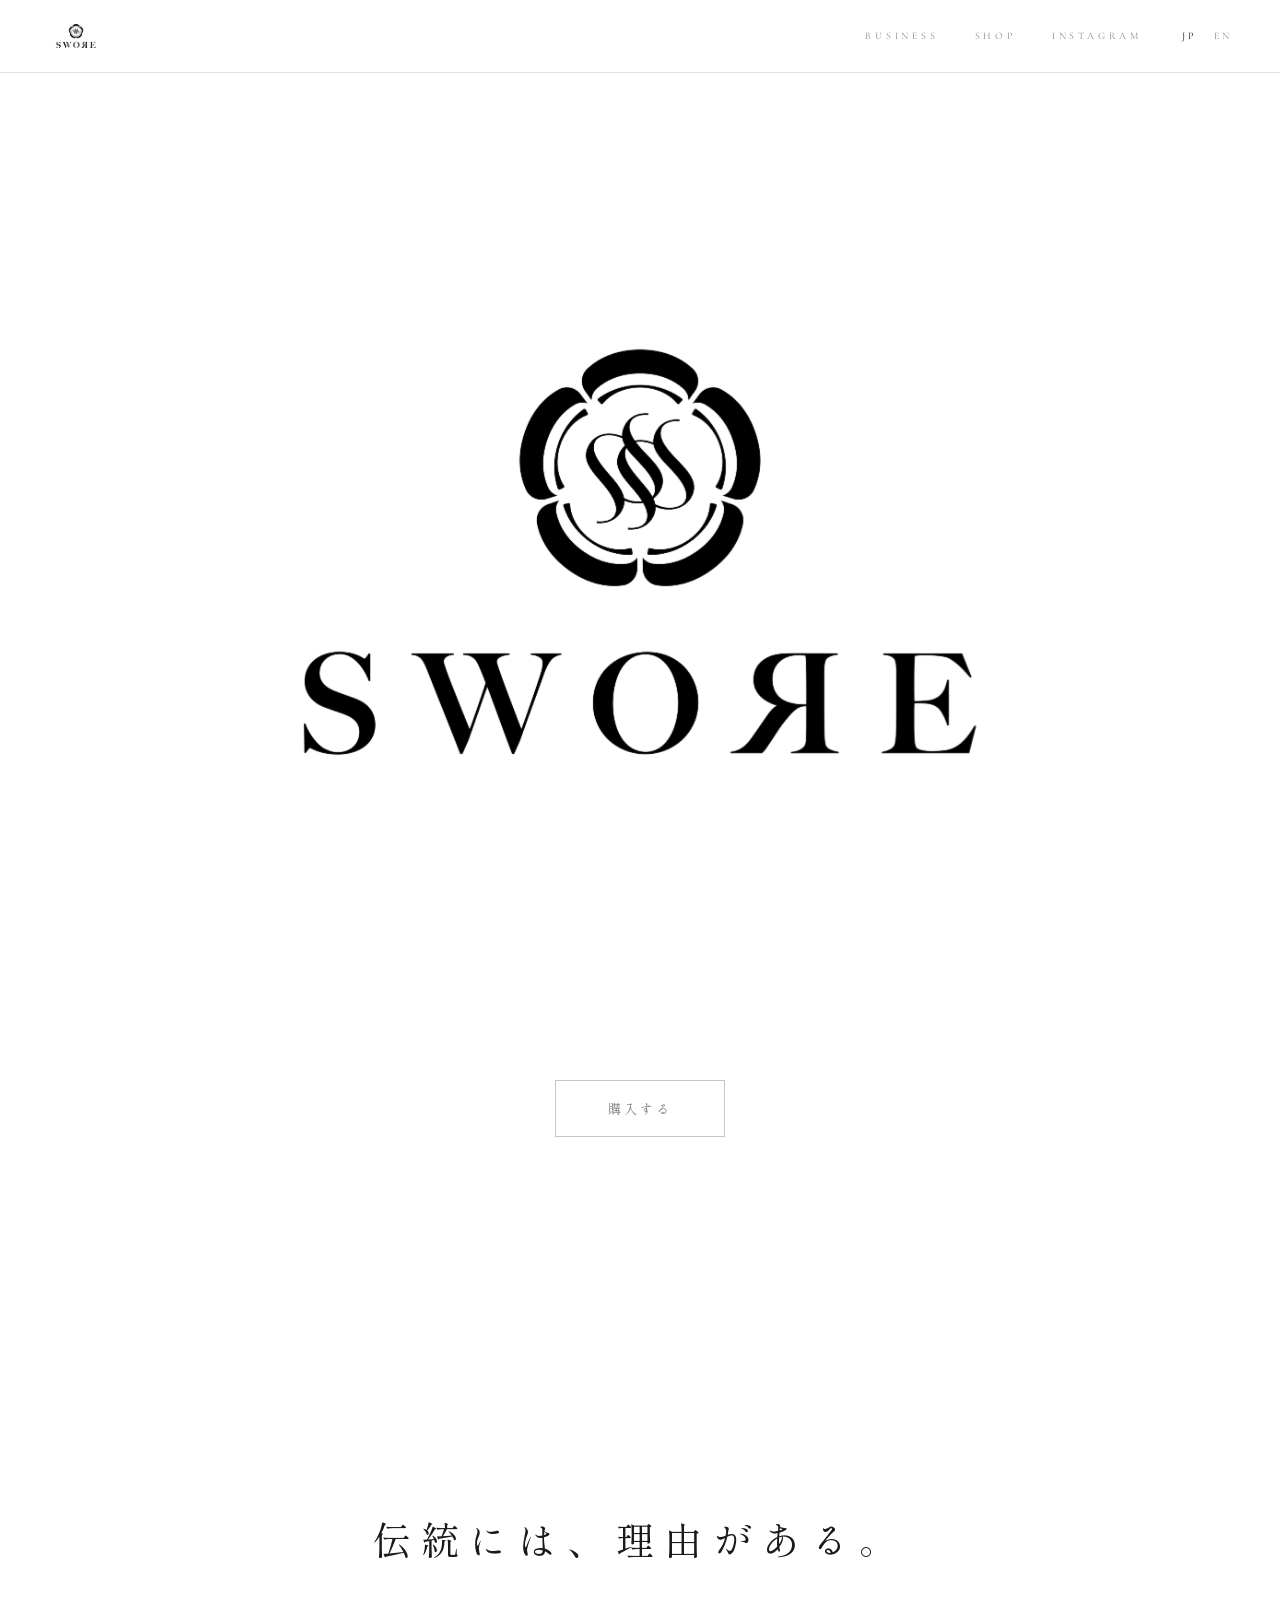
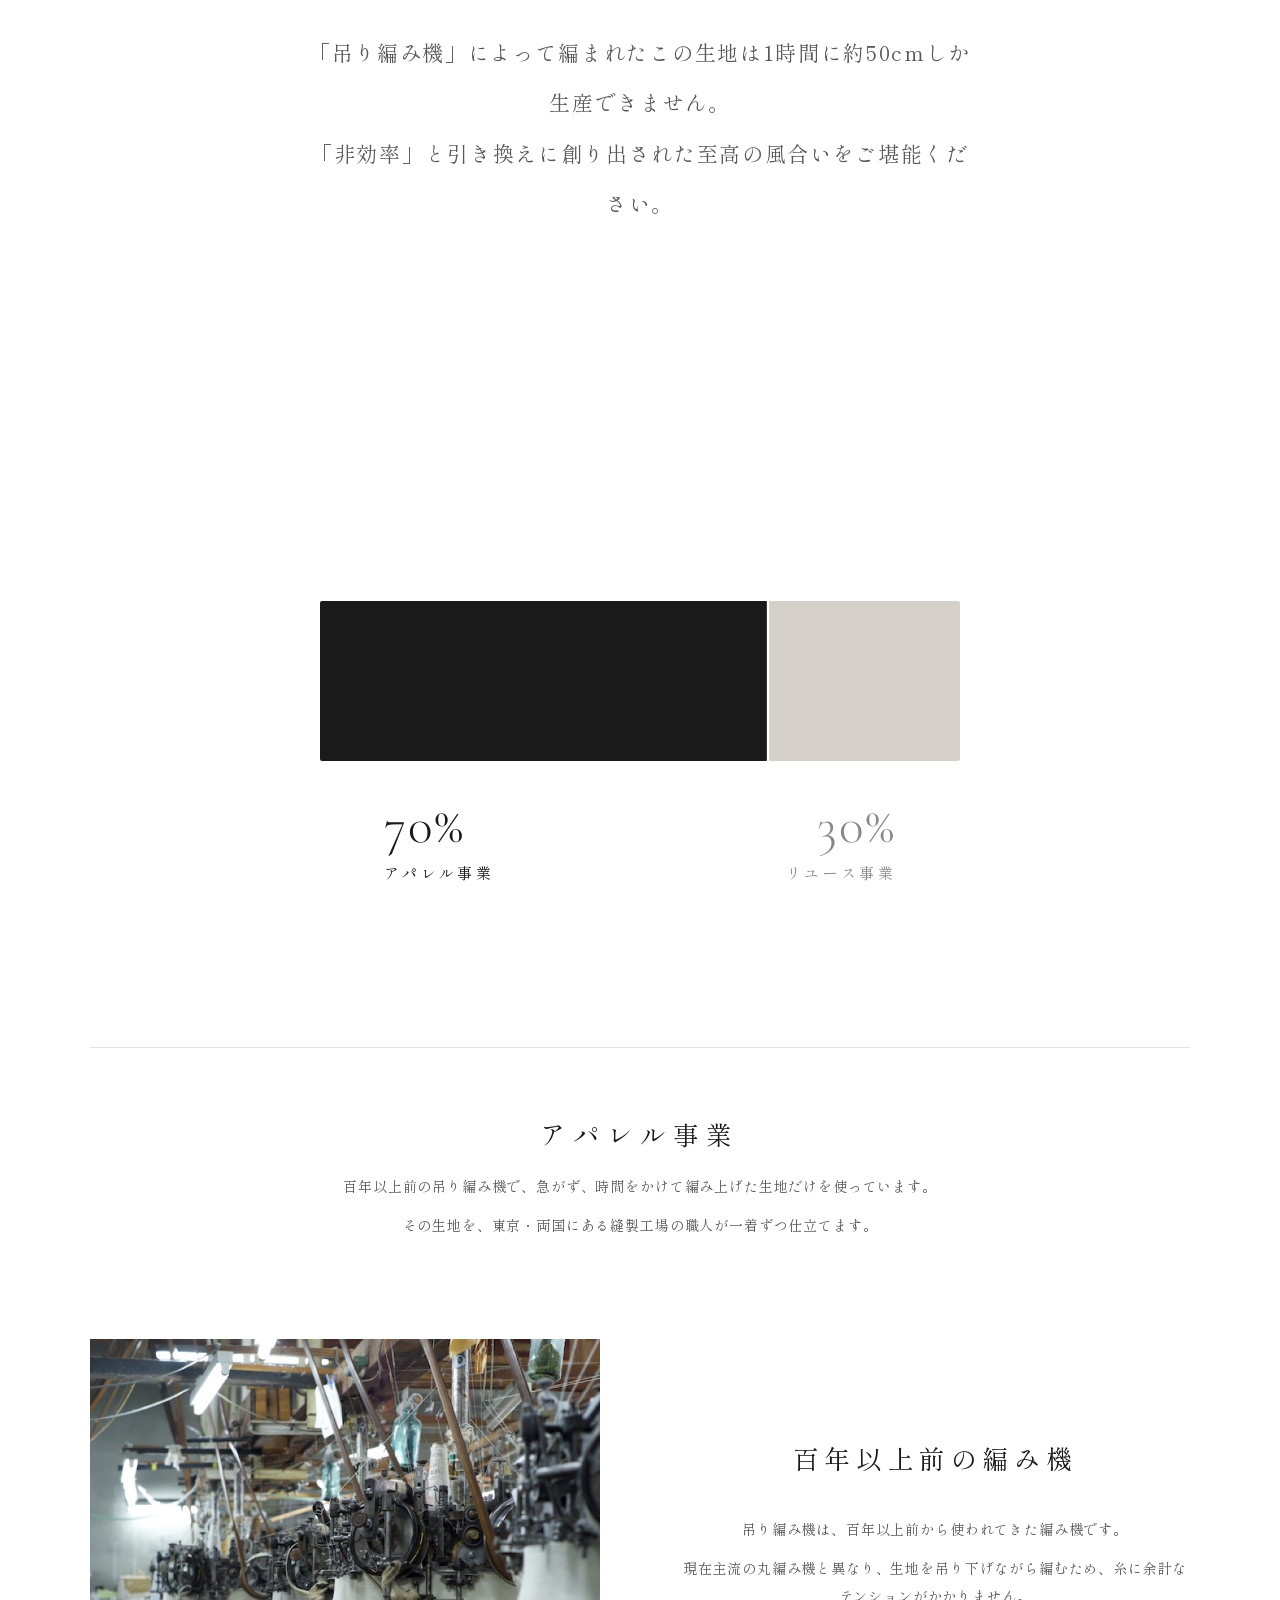
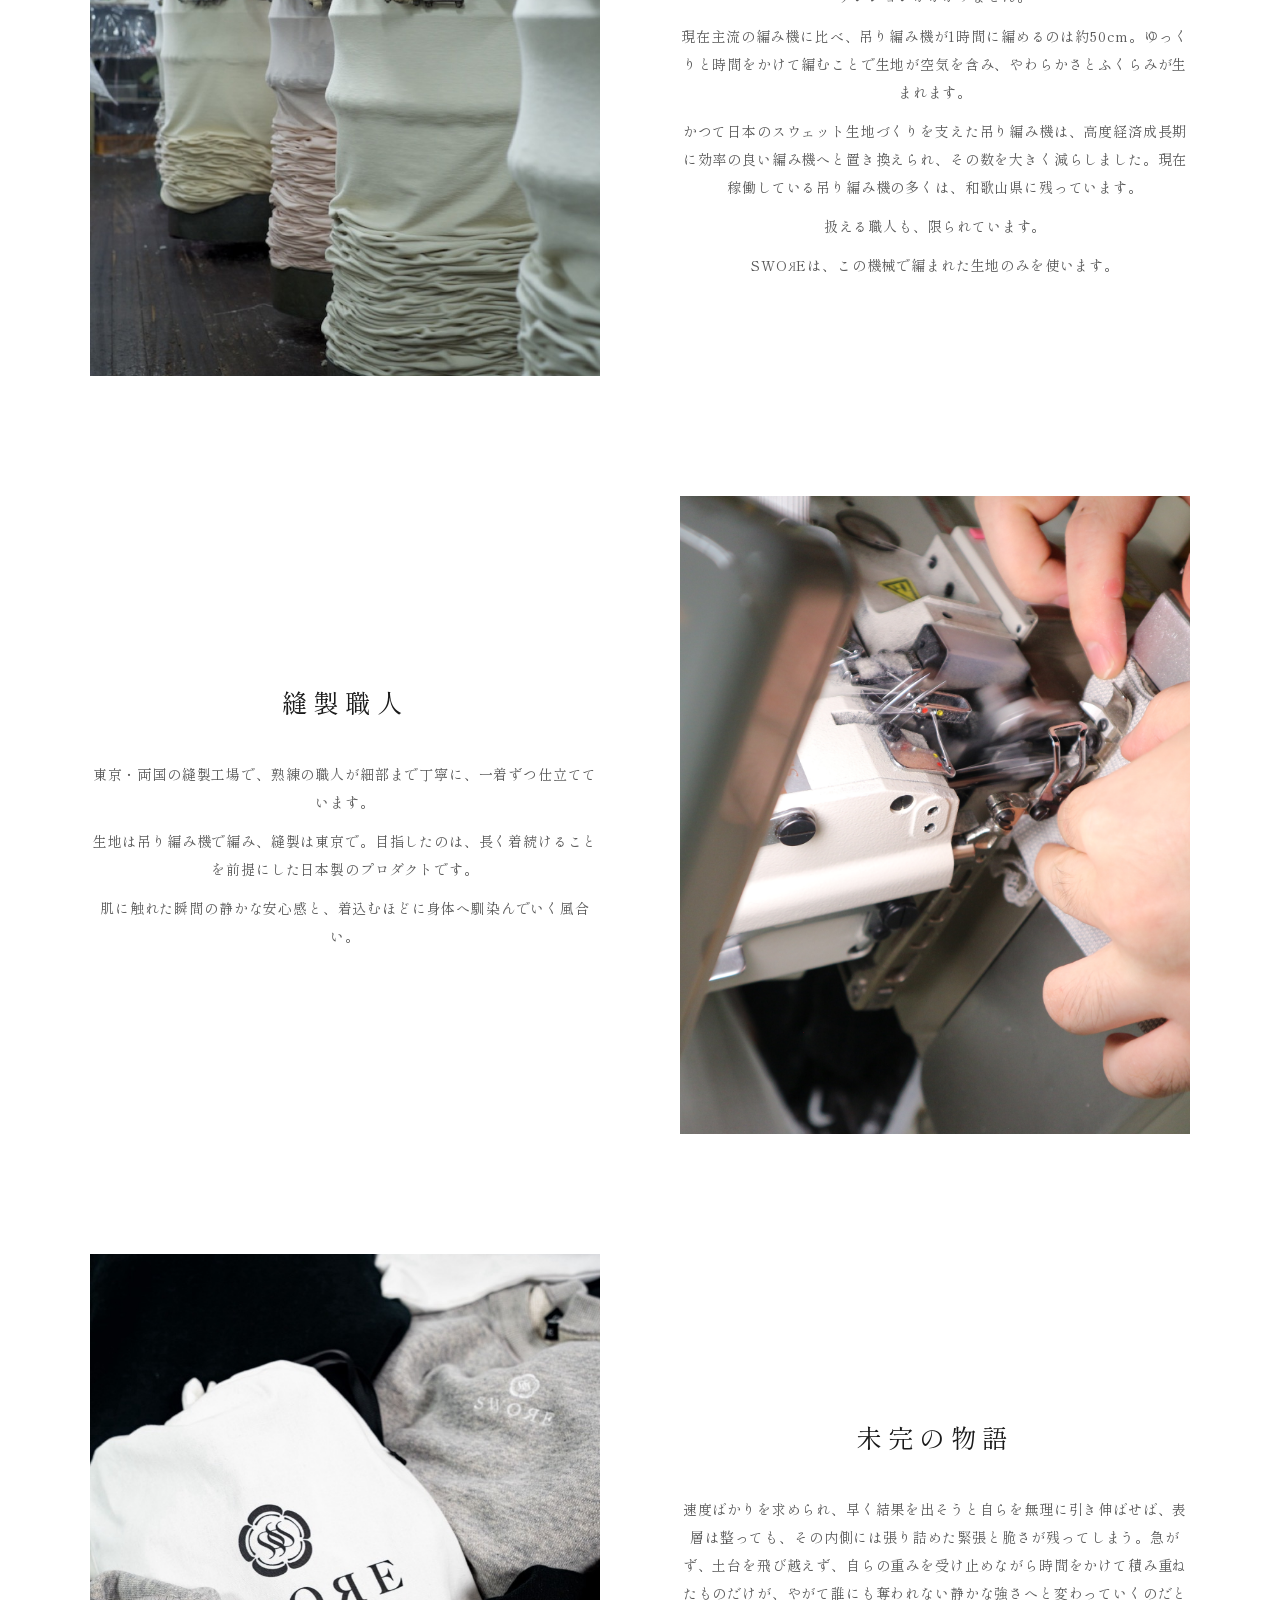
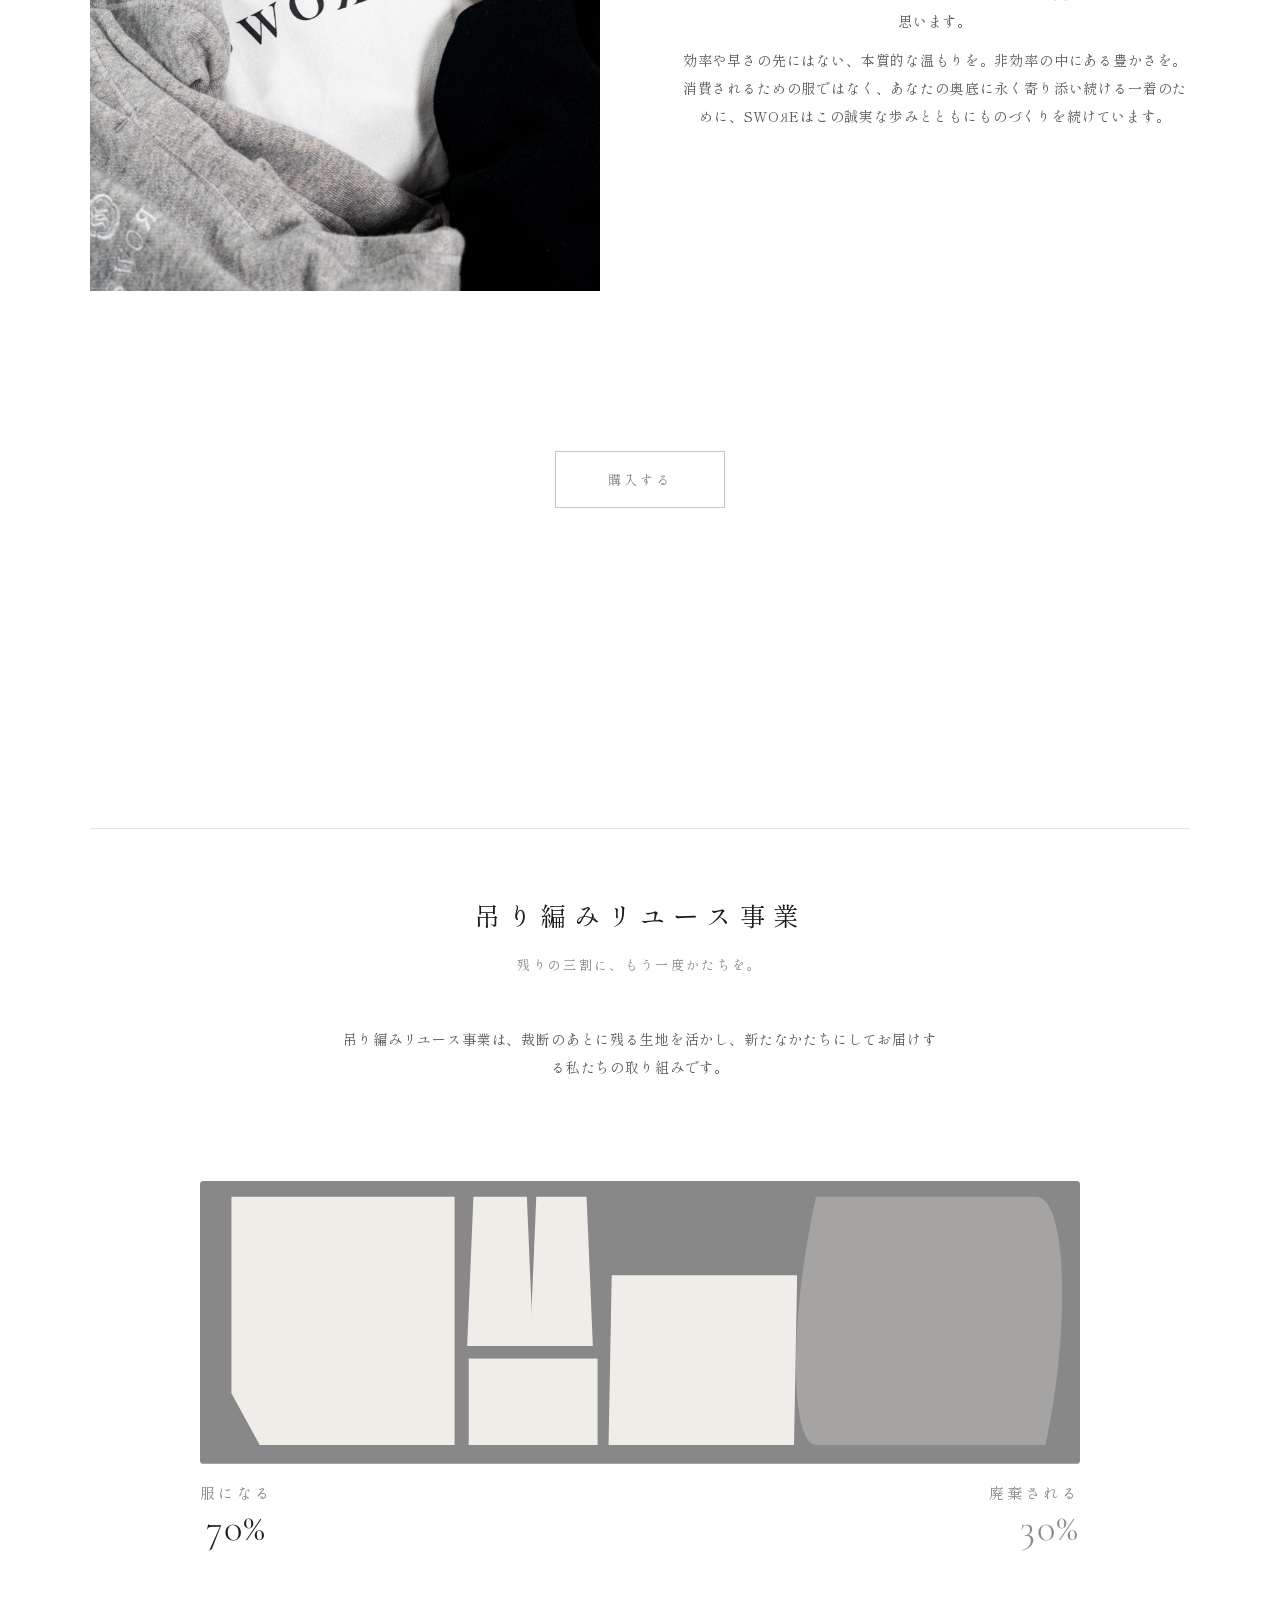
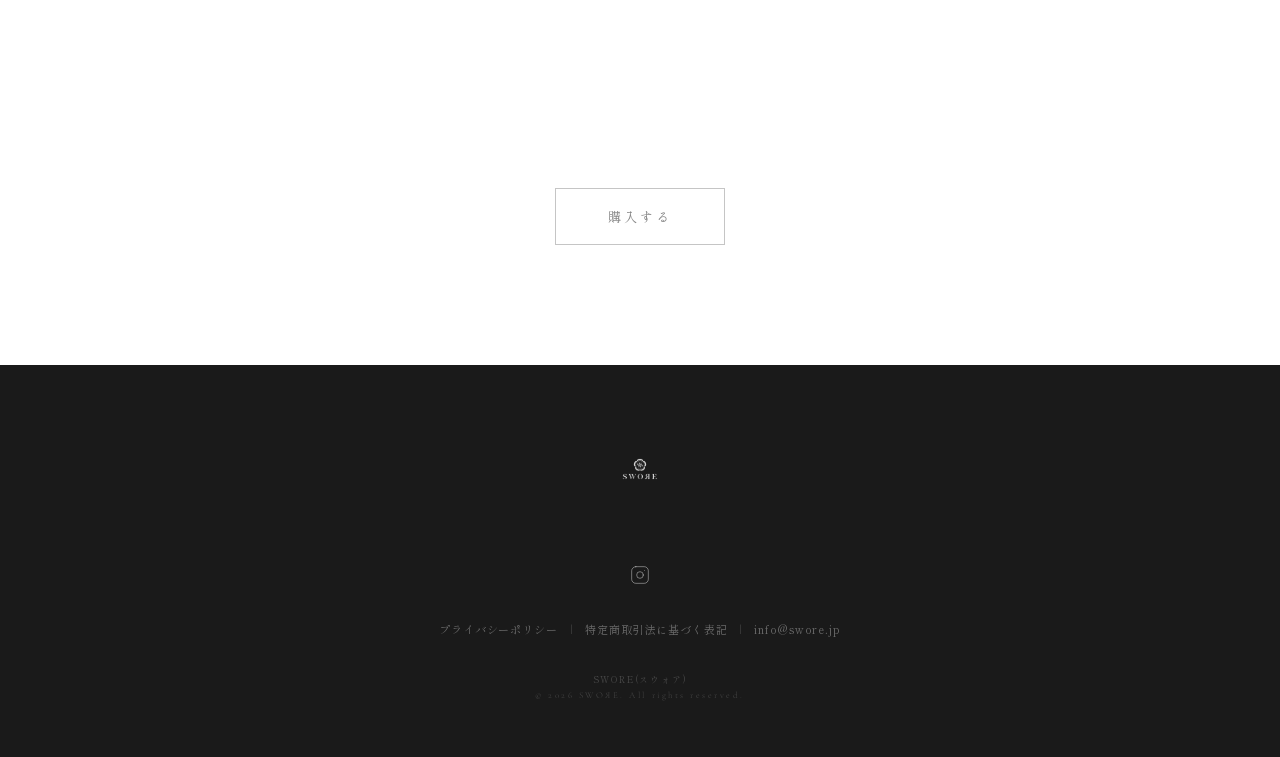
==== commit 383e56f2: "Revert bar labels to アパレル事業 / リユース事業 Co-Authored-By: Claude Sonnet 4.6 <noreply@anthropic.com>" ====
--- a/index.html
+++ b/index.html
@@ -95,11 +95,11 @@
     <div class="biz-tan-labels">
       <div class="biz-tan-lbl-70">
         <span class="biz-tan-pct">70%</span>
-        <span class="biz-tan-name" data-en="Fabric that becomes clothing">服になる生地</span>
+        <span class="biz-tan-name" data-en="Apparel">アパレル事業</span>
       </div>
       <div class="biz-tan-lbl-30">
         <span class="biz-tan-pct biz-tan-pct--faint">30%</span>
-        <span class="biz-tan-name biz-tan-name--faint" data-en="The rest, shaped once more.">残る生地も、もう一度かたちに</span>
+        <span class="biz-tan-name biz-tan-name--faint" data-en="Loopwheel Reuse">リユース事業</span>
       </div>
     </div>
   </div>
